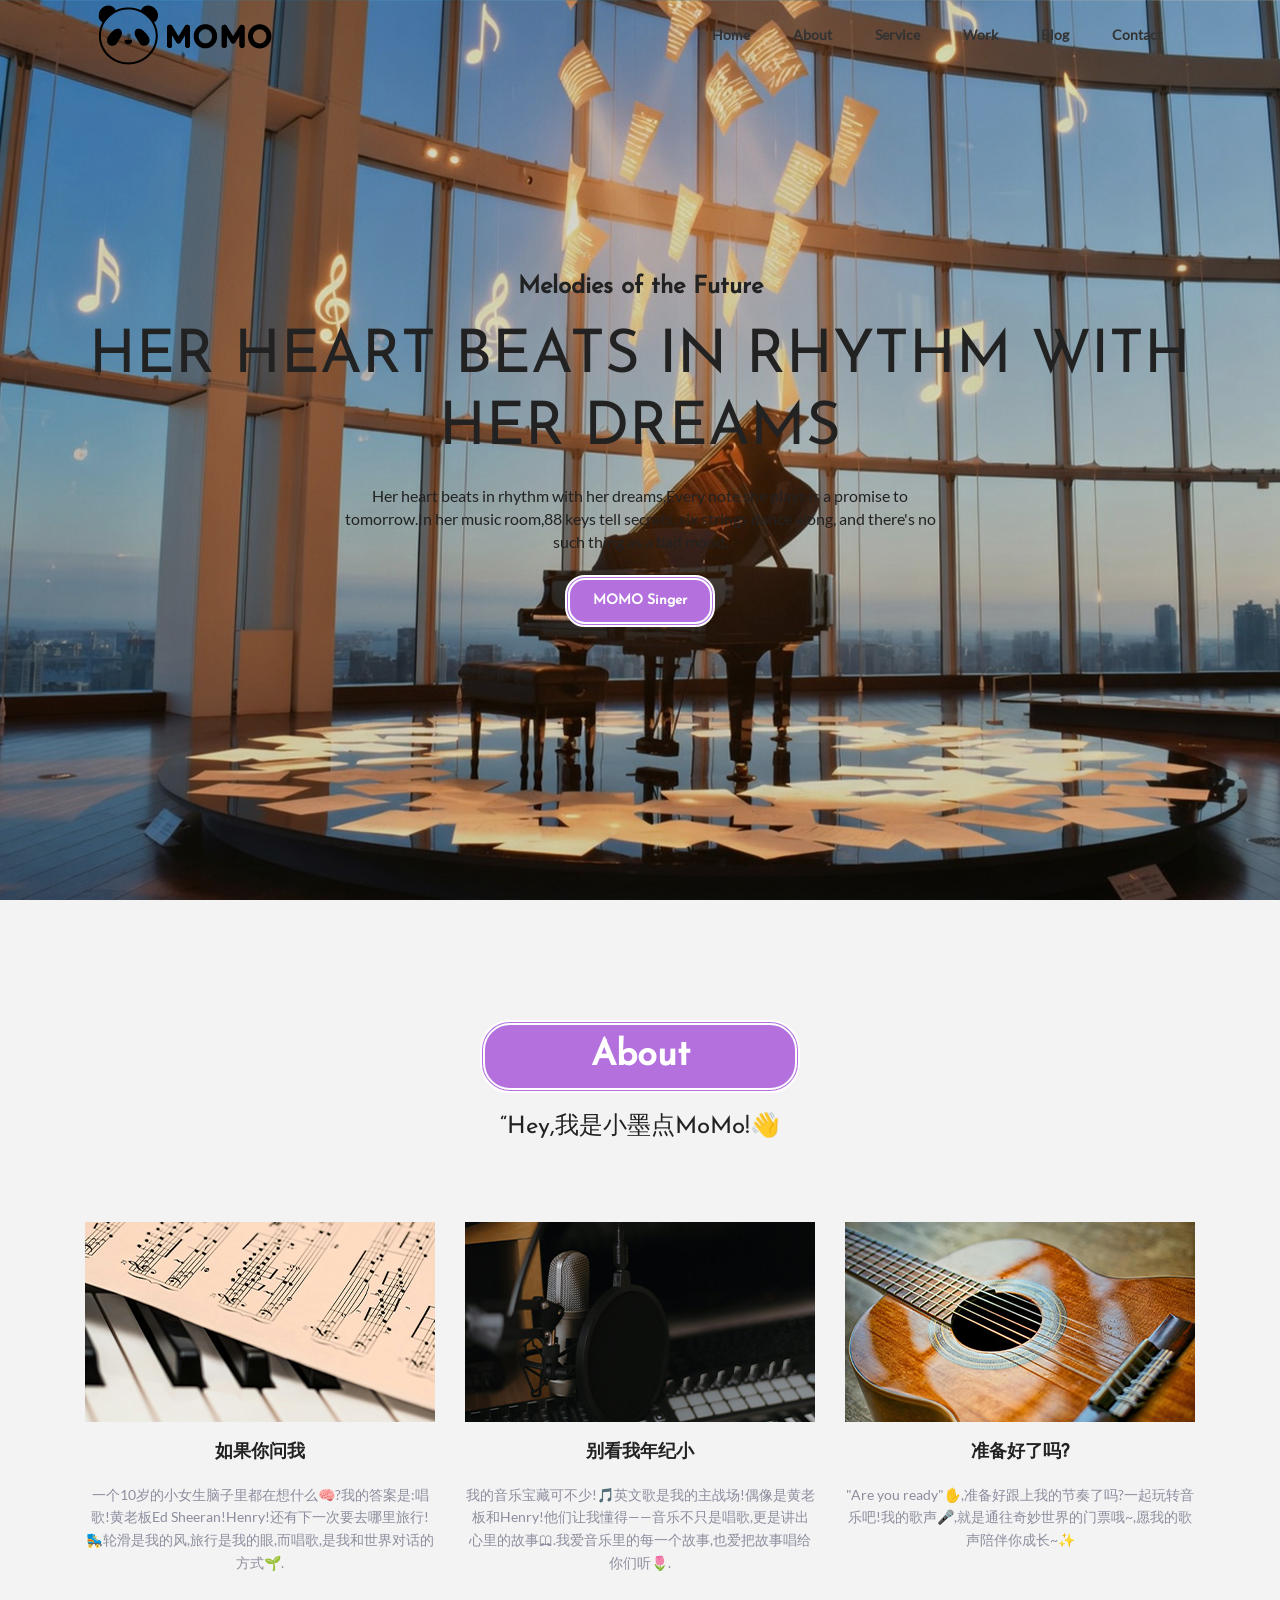
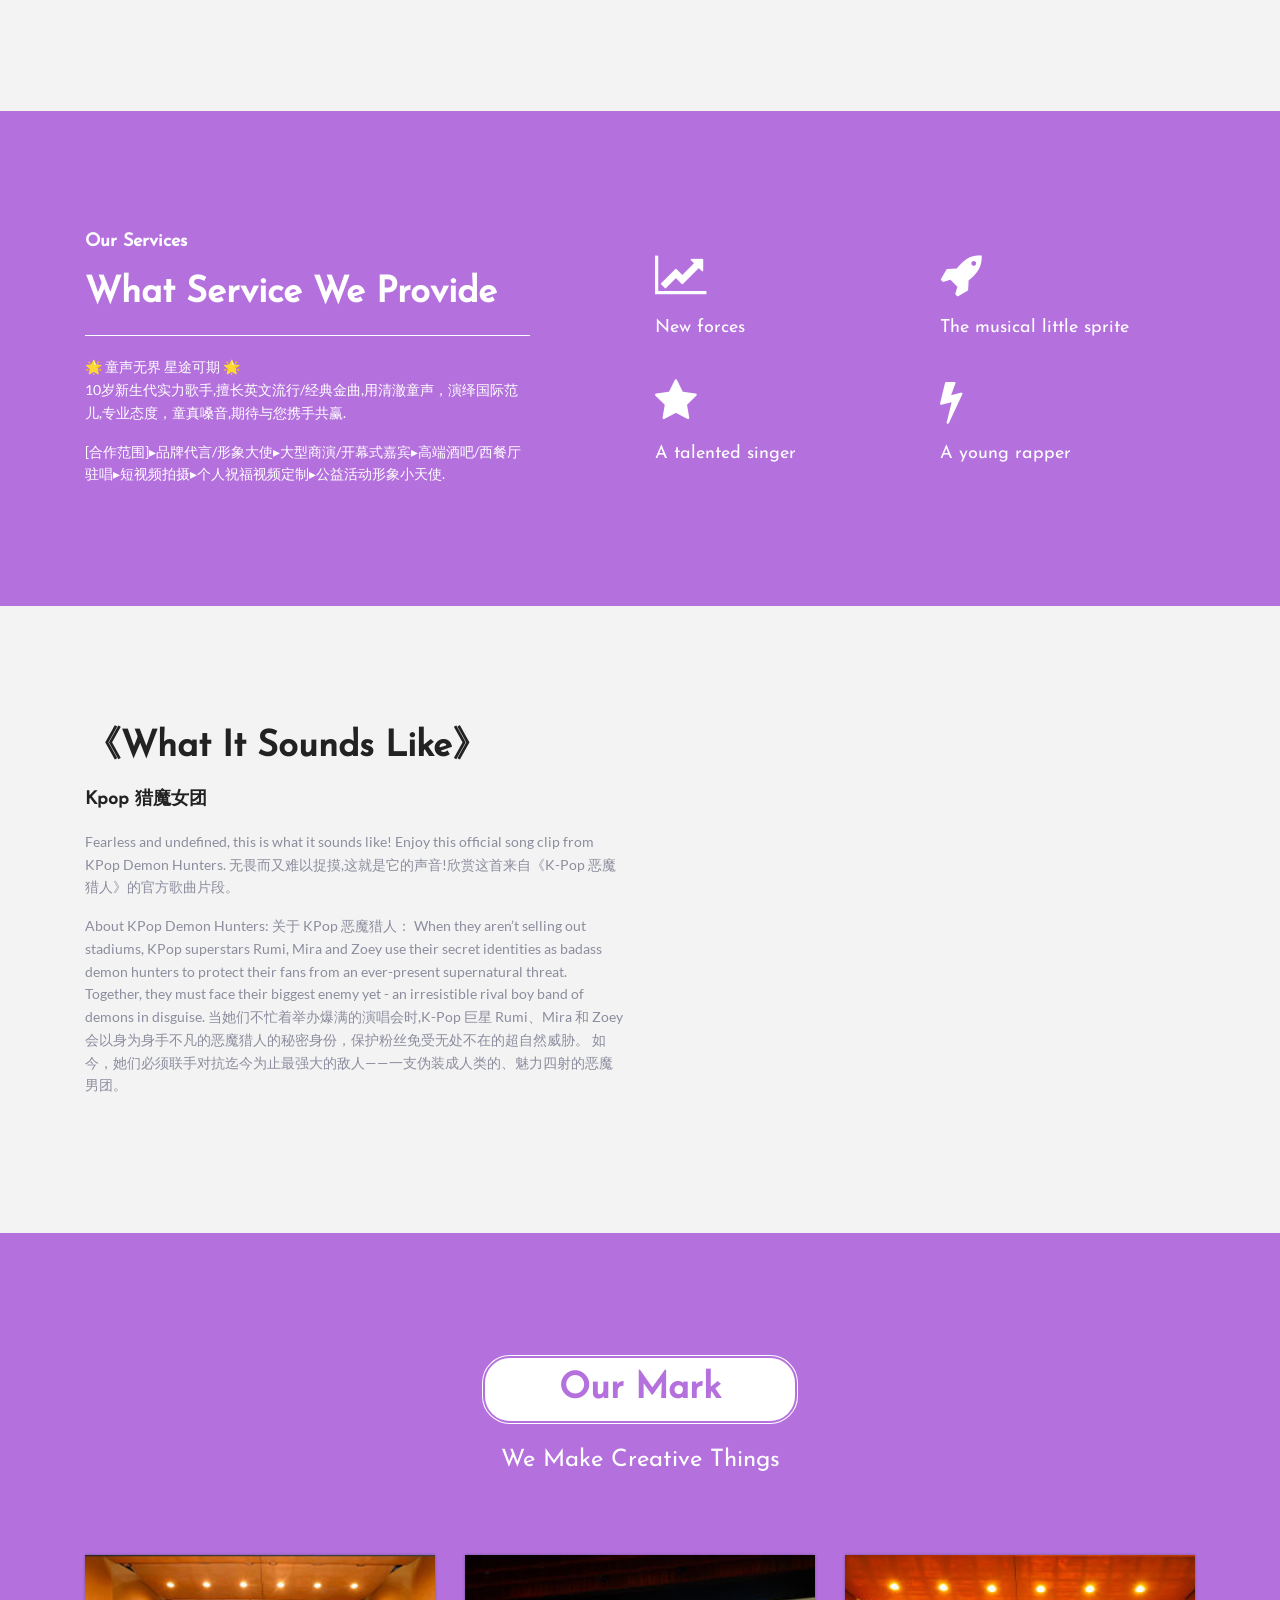
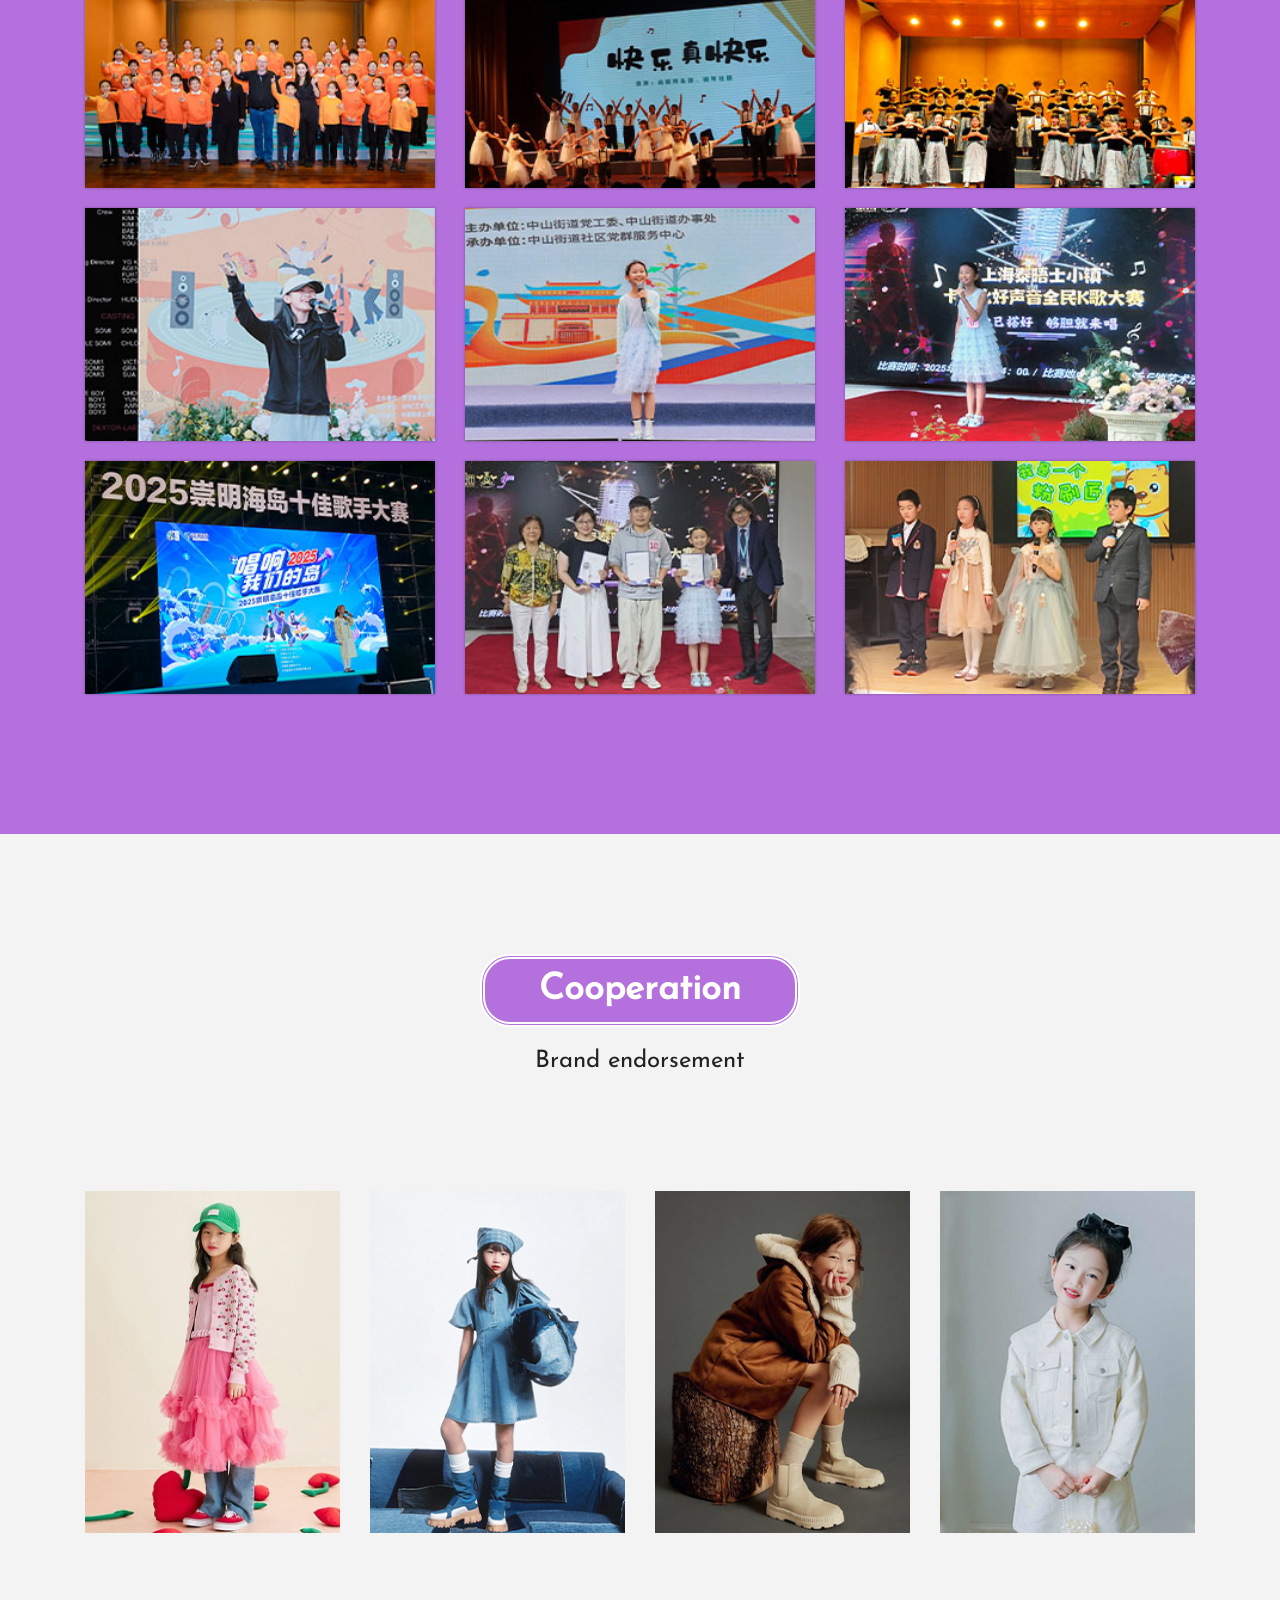
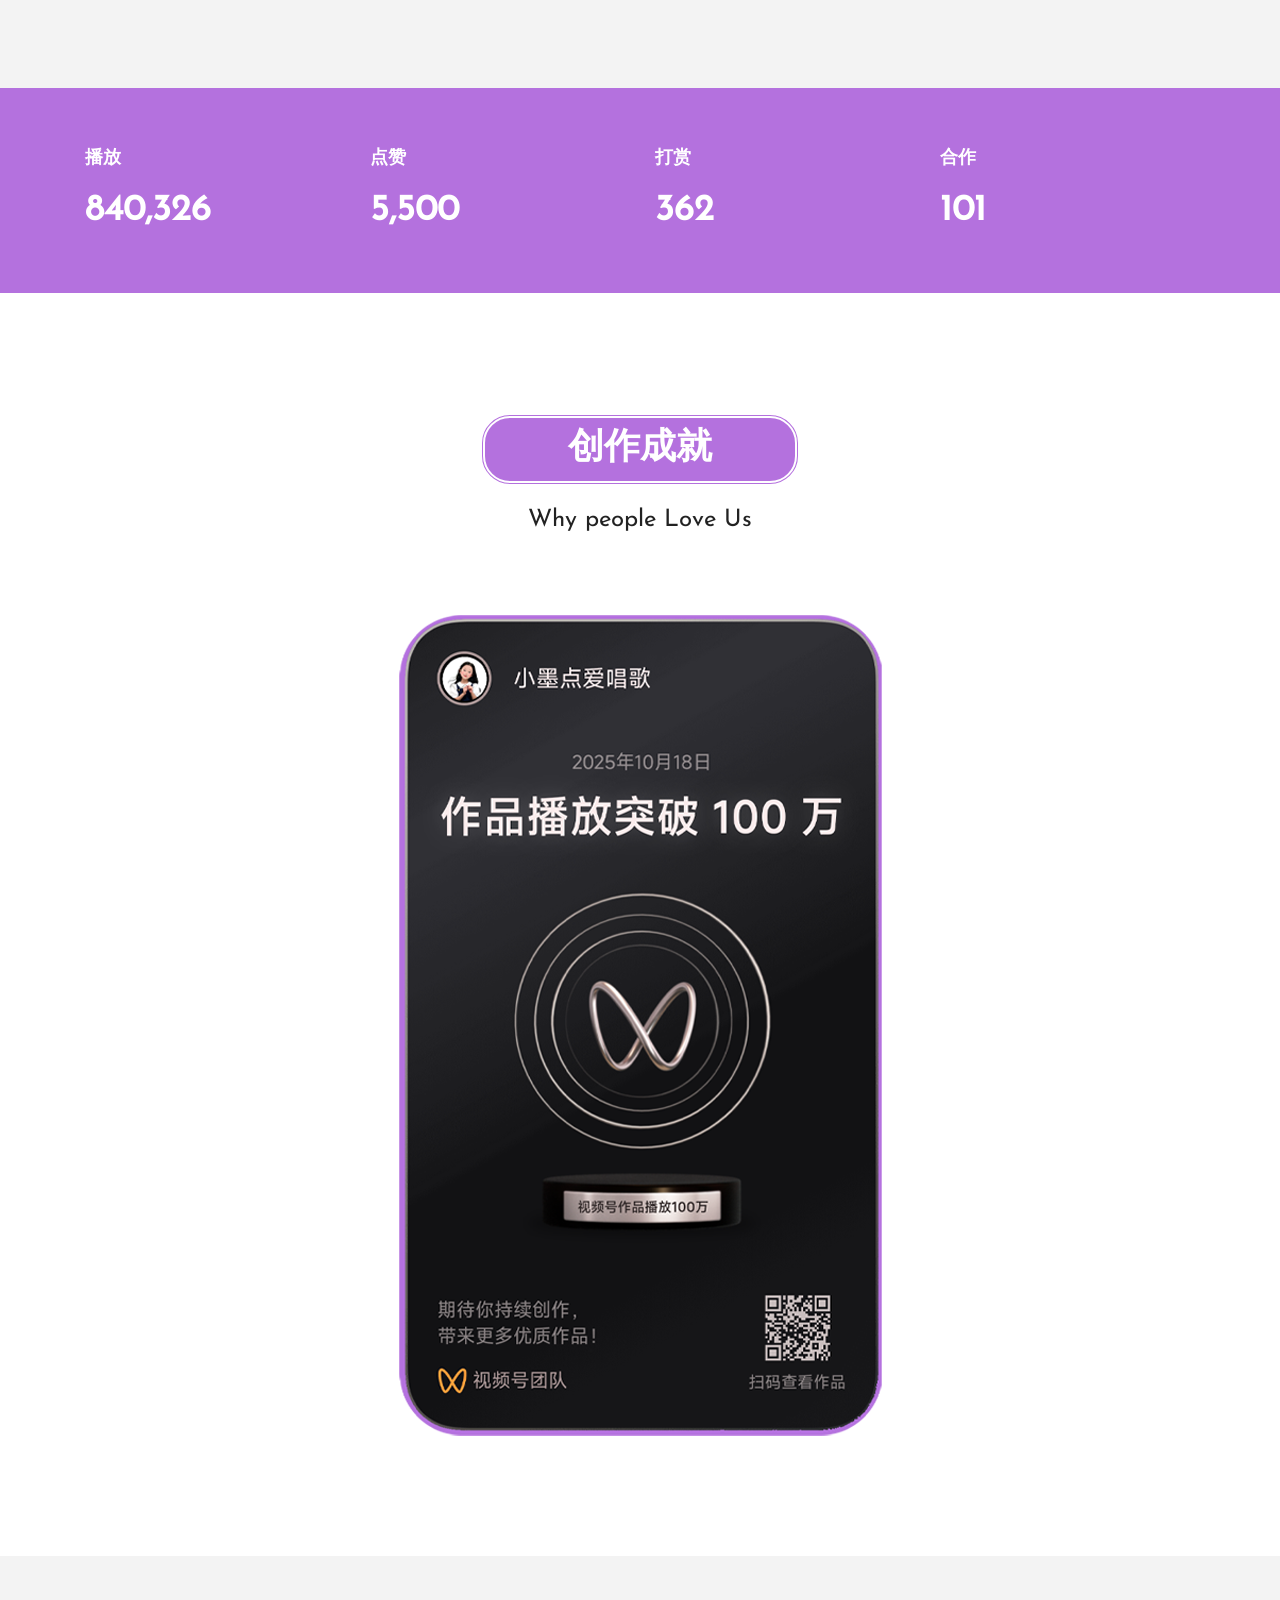
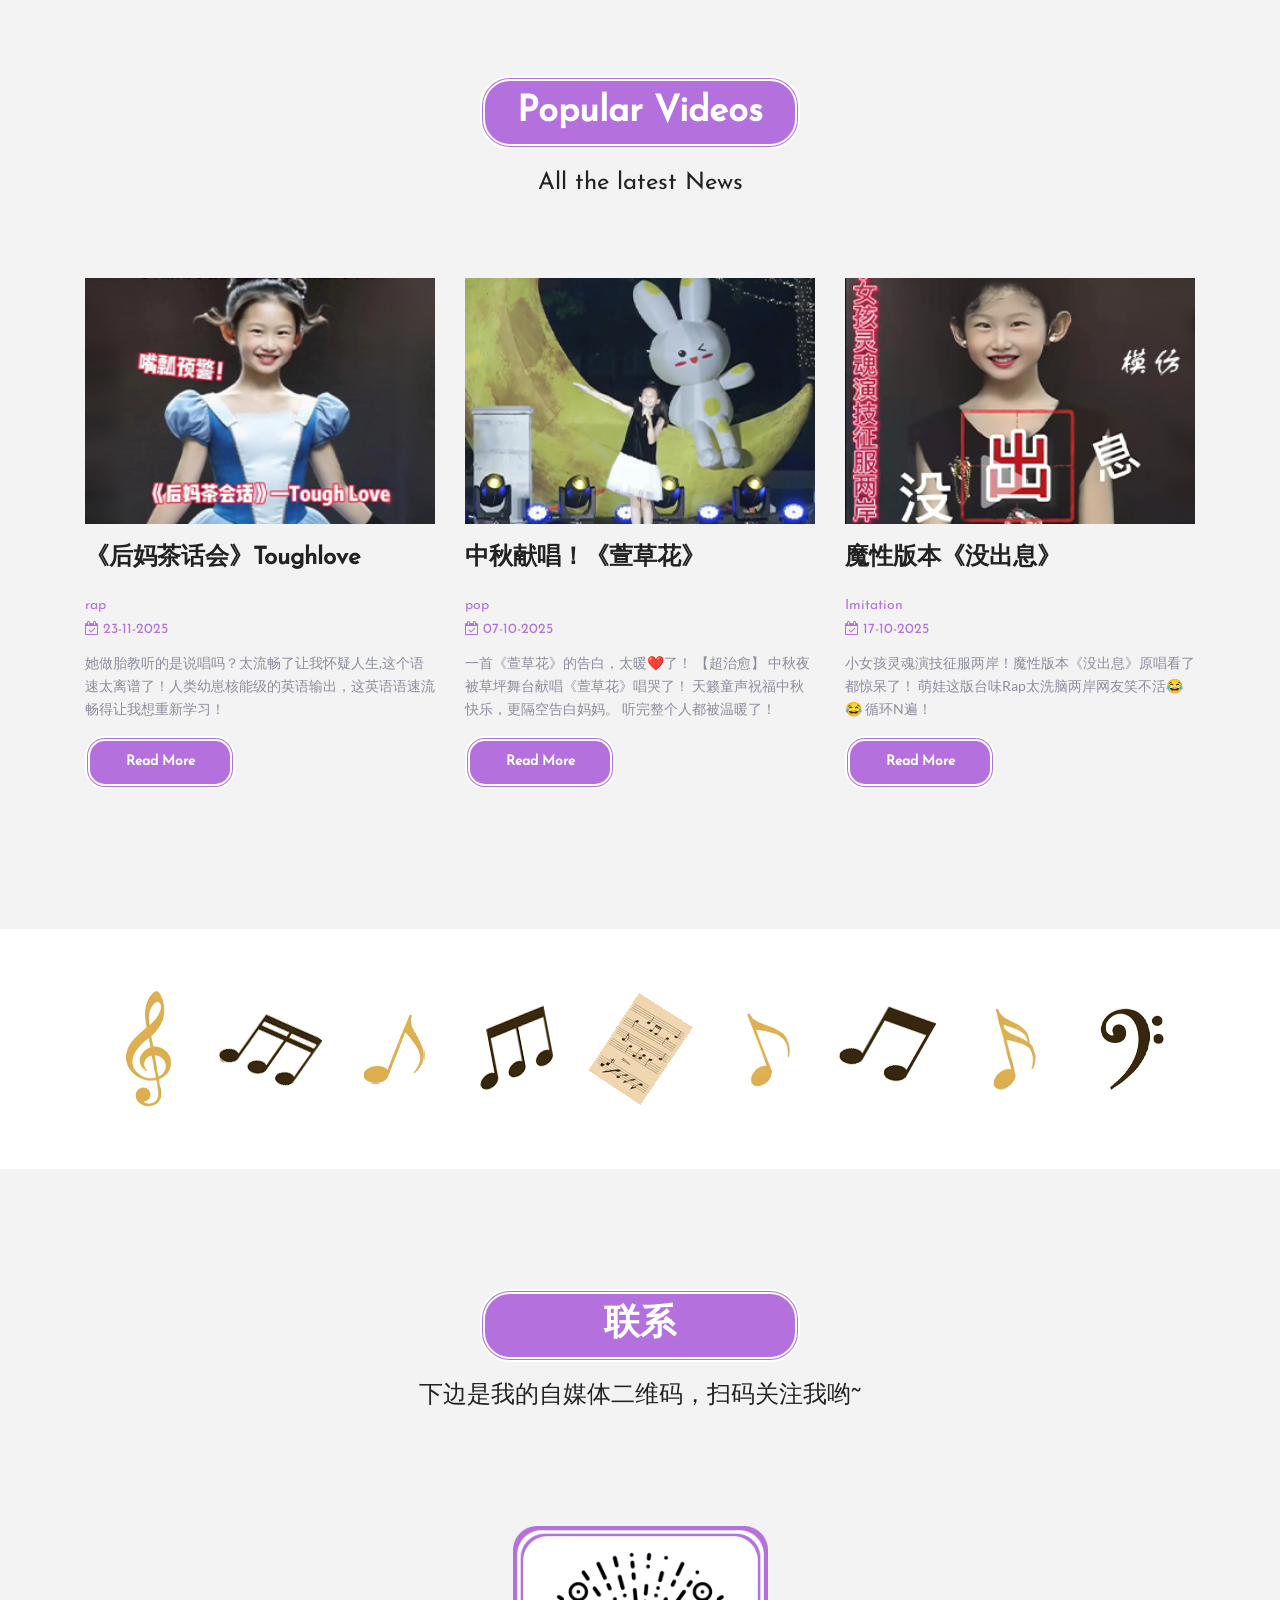
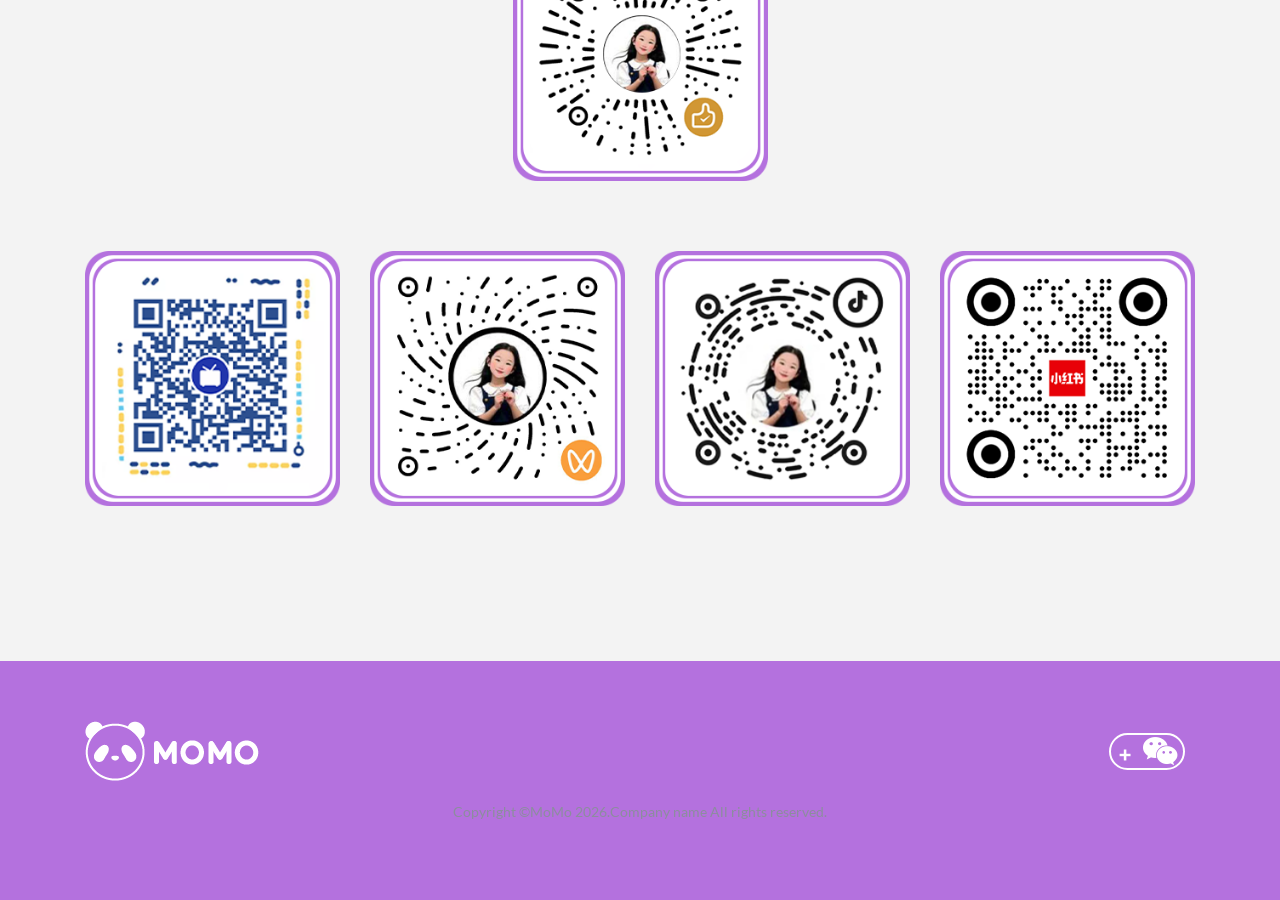
==== index.html @ e01a1446 "Update index.html" ====
<!DOCTYPE html>
<html lang="en" class="no-js">

<head>
    <!-- Mobile Specific Meta -->
    <meta name="viewport" content="width=device-width, initial-scale=1, shrink-to-fit=no">
    <!-- Favicon-->
    <link rel="shortcut icon" href="fav.png">
    <!-- Author Meta -->
    <meta name="author" content="">
    <!-- Meta Description -->
    <meta name="description" content="">
    <!-- Meta Keyword -->
    <meta name="keywords" content="">
    <!-- meta character set -->
    <meta charset="UTF-8">
    <!-- Site Title -->
    <title>MOMO - Melodies of the Future</title>

    <link rel='stylesheet' href='css/JosefinSans.css'>
    <link rel="stylesheet" href="css/Lato.css">
    <link rel="stylesheet" href="css/font-awesome.min.css">
    <link rel="stylesheet" href="css/themify-icons.css">
    <link rel="stylesheet" href="css/bootstrap.min.css">
    <link rel="stylesheet" href="css/animate.css">
    <link rel="stylesheet" href="css/owl.carousel.css">
    <link rel="stylesheet" href="css/owl.transitions.css">
    <link rel="stylesheet" href="css/style.css">
    <link rel="stylesheet" href="css/responsive.css">

</head>

<body>

    <!-- Start preloader -->
    <div id="preloader">
        <div class="pre-container">
            <div class="spinner">
                <div class="double-bounce1"></div>
                <div class="double-bounce2"></div>
            </div>
        </div>
    </div>
    <!-- End Preloader -->

    <!-- Start header section -->
    <header class="header-area" id="header-area">
        <div class="dope-nav-container breakpoint-off">
            <div class="container">
                <div class="row">
                    <!-- dope Menu -->
                    <nav class="dope-navbar justify-content-between" id="dopeNav">
                        <!-- Logo -->
                        <a class="nav-brand" href="index.html">
                            <img src="img/logo.png" alt="momo">
                        </a>
                        <!-- Navbar Toggler -->
                        <div class="dope-navbar-toggler">
                            <span class="navbarToggler">
                                <span></span>
                                <span></span>
                                <span></span>
                            </span>
                        </div>
                        <!-- Menu -->
                        <div class="dope-menu">
                            <!-- close btn -->
                            <div class="dopecloseIcon">
                                <div class="cross-wrap">
                                    <span class="top"></span>
                                    <span class="bottom"></span>
                                </div>
                            </div>
                            <!-- Nav Start -->
                            <div class="dopenav">
                                <ul id="nav">
                                    <li>
                                        <a href="index.html">Home</a>
                                    </li>
                                    <li>
                                        <a href="#about-section">About</a>
                                    </li>
                                    <li>
                                        <a href="#service-section">Service</a>
                                    </li>
                                    <li>
                                        <a href="#work-section">Work</a>
                                    </li>
                                    <li>
                                        <a href="#blog-section">Blog</a>
                                    </li>
                                    <li>
                                        <a href="#contact-section">Contact</a>
                                    </li>
                                </ul>

                            </div>
                            <!-- Nav End -->
                        </div>
                    </nav>
                </div>
            </div>
        </div>
    </header>
    <!-- Start header section -->

    <!-- Start banner section -->
    <section class="banner-section relative" id="header_section">
        <div class="container ">
            <div class="overlay overlay-bg"></div>
            <div class="row justify-content-center align-items-center fullscreen text-center">
                <div class="col-lg-12">
                    <h3>Melodies of the Future</h3>
                    <h1 class="text-uppercase">Her heart beats in rhythm with her dreams</h1>
                    <p>
                        Her heart beats in rhythm with her dreams,Every note she plays is a promise to tomorrow.In her
                        music room,88 keys tell secrets, six strings dance along, and there's no such thing as a bad
                        mood.
                    </p>
                    <!-- <p>
                        她的心跳与梦想同频，她奏响的每一个音符，都是写给未来的承诺.
                        在她的音乐小天地里,88个琴键会讲悄悄话,六根琴弦会跟着跳舞,而且这里根本没有"坏心情"这回事.
                    </p> -->
                    <div class="action-buttons">
                        <a class="primary-btn black-btn" href="#">MOMO Singer</a>
                    </div>
                </div>
            </div>
        </div>
    </section>
    <!-- End banner section -->

    <!-- Start about section -->
    <section class="about-section section-gap offwhite-bg" id="about-section">
        <div class="container">
            <div class="row">
                <div class="section-title col-lg-12">
                    <h1>About</h1>
                    <h3>“Hey,我是小墨点MoMo!👋</h3>
                </div>
            </div>
            <div class="row justify-content-center">
                <div class="col-lg-4 col-md-6 single-about">
                    <img class="img-fluid" src="img/about1.jpg" alt="">
                    <div class="about-details">
                        <h4>如果你问我</h4>
                        <p>
                            一个10岁的小女生脑子里都在想什么🧠?我的答案是:唱歌!黄老板Ed
                            Sheeran!Henry!还有下一次要去哪里旅行!🛼轮滑是我的风,旅行是我的眼,而唱歌,是我和世界对话的方式🌱.
                        </p>
                    </div>
                </div>
                <div class="col-lg-4 col-md-6 single-about">
                    <img class="img-fluid" src="img/about2.jpg" alt="">
                    <div class="about-details">
                        <h4>别看我年纪小</h4>
                        <p>
                            我的音乐宝藏可不少!🎵英文歌是我的主战场!偶像是黄老板和Henry!他们让我懂得——音乐不只是唱歌,更是讲出心里的故事🕮.我爱音乐里的每一个故事,也爱把故事唱给你们听🌷.
                        </p>
                    </div>
                </div>
                <div class="col-lg-4 col-md-6 single-about">
                    <img class="img-fluid" src="img/about3.jpg" alt="">
                    <div class="about-details">
                        <h4>准备好了吗?</h4>
                        <p>
                            "Are you ready"✋️,准备好跟上我的节奏了吗?一起玩转音乐吧!我的歌声🎤,就是通往奇妙世界的门票哦~,愿我的歌声陪伴你成长~✨
                        </p>
                    </div>
                </div>
            </div>
        </div>
    </section>
    <!-- End about section -->

    <!-- Start service section -->
    <section class="service-section section-gap black-bg" id="service-section">
        <div class="container">
            <div class="row align-items-center justify-content-between">
                <div class="col-lg-5 col-md-6 service-left">
                    <h4>Our Services</h4>
                    <h1>What Service we Provide</h1>
                    <p>
                        🌟 童声无界 星途可期 🌟</br>10岁新生代实力歌手,擅长英文流行/经典金曲,用清澈童声，演绎国际范儿,专业态度，童真嗓音,期待与您携手共赢.

                    </p>
                    <p>
                        [合作范围]▸品牌代言/形象大使▸大型商演/开幕式嘉宾▸高端酒吧/西餐厅驻唱▸短视频拍摄▸个人祝福视频定制▸公益活动形象小天使.
                    </p>
                </div>
                <div class="col-lg-6 col-md-6 service-right">
                    <div class="row">
                        <div class="col-lg-6 col-md-6 col-sm-6">
                            <div class="single-service pb-40">
                                <i class="fa fa-line-chart" aria-hidden="true"></i>
                                <h4>New forces</h4>
                            </div>
                        </div>
                        <div class="col-lg-6 col-md-6 col-sm-6">
                            <div class="single-service pb-40">
                                <i class="fa fa fa-rocket" aria-hidden="true"></i>
                                <h4>The musical little sprite</h4>
                            </div>
                        </div>
                        <div class="col-lg-6 col-md-6 col-sm-6 ">
                            <div class="single-service">
                                <i class="fa fa-star" aria-hidden="true"></i>
                                <h4>A talented singer</h4>
                            </div>
                        </div>
                        <div class="col-lg-6 col-md-6 col-sm-6 ">
                            <div class="single-service">
                                <i class="fa fa-bolt" aria-hidden="true"></i>
                                <h4>A young rapper</h4>
                            </div>
                        </div>
                    </div>
                </div>
            </div>
        </div>
    </section>
    <!-- End service section -->

    <!-- Start work section -->
    <!-- <section class="work-section section-gap offwhite-bg">
        <div class="container">
            <div class="row align-items-center">
                <div class="col-lg-6 work-right">
                    <img class="img-fluid" src="img/aboutus.jpg" alt="">
                </div>
                <div class="col-lg-6 work-left">
                    <h4>Work Experience</h4>
                    <h1>What Can We Do</h1>
                    <p>
                        Greatly cottage thought fortune no mention he. Of mr certainty arranging am smallness by conveying. Him plate you allow built
                        grave
                    </p>
                    <div class='bar_group'>
                        <div class='bar_group__bar thin' label='1' show_values='true' tooltip='true' value='86'></div>
                        <div class='bar_group__bar thin' label='2' show_values='true' tooltip='true' value='65'></div>
                        <div class='bar_group__bar thin' label='3' show_values='true' tooltip='true' value='94'></div>
                        <div class='bar_group__bar thin' label='4' show_values='true' tooltip='true' value='90'></div>
                    </div>
                </div>
            </div>
        </div>
    </section> -->
    <!-- End work section -->

    <!-- Start description section -->
    <section class="work-section section-gap offwhite-bg">
        <div class="container">
            <div class="row align-items-center">
                <div class="col-lg-6 description-left">
                    <h1 class="pb-20">《What It Sounds Like》</h1>
                    <h4 class="pb-20">Kpop 猎魔女团</h4>
                    <p>
                        Fearless and undefined, this is what it sounds like! Enjoy this official song clip from KPop
                        Demon Hunters.
                        无畏而又难以捉摸,这就是它的声音!欣赏这首来自《K-Pop 恶魔猎人》的官方歌曲片段。
                    </p>
                    <p>
                        About KPop Demon Hunters:
                        关于 KPop 恶魔猎人：
                        When they aren’t selling out stadiums, KPop superstars Rumi, Mira and Zoey use their secret
                        identities as badass demon hunters to protect their fans from an ever-present supernatural
                        threat.
                        Together, they must face their biggest enemy yet - an irresistible rival boy band of demons in
                        disguise.
                        当她们不忙着举办爆满的演唱会时,K-Pop 巨星 Rumi、Mira 和 Zoey 会以身为身手不凡的恶魔猎人的秘密身份，保护粉丝免受无处不在的超自然威胁。
                        如今，她们必须联手对抗迄今为止最强大的敌人——一支伪装成人类的、魅力四射的恶魔男团。
                    </p>
                </div>
                <div class="col-lg-6 description-right">
                    <iframe width="100%" height="315px"
                        src="https://player.bilibili.com/player.html?bvid=BV1SY4tzmESw&poster=1&danmaku=0&autoplay=0"
                        scrolling="no" frameborder="no" frameborder="0" allowfullscreen="true"></iframe>
                </div>
            </div>
        </div>
    </section>
    <!-- End description section -->

    <!-- Start portfolio section -->
    <section class="portfolio-section section-gap black-bg" id="work-section">
        <div class="container">
            <div class="row">
                <div class="section-title col-lg-12 black-section-title">
                    <h1>Our mark</h1>
                    <h3>We Make Creative Things
                    </h3>
                </div>
            </div>
            <div class="row">
                <div class="col-lg-4 col-md-6 col-sm-6">
                    <div class="single-portfolio">
                        <img class="img-fluid" src="img/item1.jpg" alt="">
                        <div class="portfolio-content">
                            <h4 class="title">合唱团</h4>
                            <div class="icon post">
                                <h7 class="title">Choir</h7>
                            </div>
                        </div>
                    </div>
                </div>
                <div class="col-lg-4 col-md-6 col-sm-6">
                    <div class="single-portfolio">
                        <img src="img/item2.jpg" alt="">
                        <div class="portfolio-content">
                            <h4 class="title">合唱团</h4>
                            <div class="icon post">
                                <h7 class="title">Choir</h7>
                            </div>
                        </div>
                    </div>
                </div>
                <div class="col-lg-4 col-md-6 col-sm-6">
                    <div class="single-portfolio">
                        <img src="img/item3.jpg" alt="">
                        <div class="portfolio-content">
                            <h4 class="title">合唱团</h4>
                            <div class="icon post">
                                <h7 class="title">Choir</h7>
                            </div>
                        </div>
                    </div>
                </div>
                <div class="col-lg-4 col-md-6 col-sm-6">
                    <div class="single-portfolio">
                        <img src="img/item4.jpg" alt="">
                        <div class="portfolio-content">
                            <h4 class="title">K歌大赛</h4>
                            <div class="icon post">
                                <h7 class="title">Singing competition</h7>
                            </div>
                        </div>
                    </div>
                </div>
                <div class="col-lg-4 col-md-6 col-sm-6">
                    <div class="single-portfolio">
                        <img src="img/item5.jpg" alt="">
                        <div class="portfolio-content">
                            <h4 class="title">K歌大赛</h4>
                            <div class="icon post">
                                <h7 class="title">Singing competition</h7>
                            </div>
                        </div>
                    </div>
                </div>
                <div class="col-lg-4 col-md-6 col-sm-6">
                    <div class="single-portfolio">
                        <img src="img/item6.jpg" alt="">
                        <div class="portfolio-content">
                            <h4 class="title">K歌大赛</h4>
                            <div class="icon post">
                                <h7 class="title">Singing competition</h7>
                            </div>
                        </div>
                    </div>
                </div>
                <div class="col-lg-4 col-md-6 col-sm-6">
                    <div class="single-portfolio">
                        <img src="img/item7.jpg" alt="">
                        <div class="portfolio-content">
                            <h4 class="title">K歌大赛</h4>
                            <div class="icon post">
                                <h7 class="title">Singing competition</h7>
                            </div>
                        </div>
                    </div>
                </div>
                <div class="col-lg-4 col-md-6 col-sm-6">
                    <div class="single-portfolio">
                        <img src="img/item8.jpg" alt="">
                        <div class="portfolio-content">
                            <h4 class="title">K歌大赛</h4>
                            <div class="icon post">
                                <h7 class="title">Singing competition</h7>
                            </div>
                        </div>
                    </div>
                </div>
                <div class="col-lg-4 col-md-6 col-sm-6">
                    <div class="single-portfolio">
                        <img src="img/item9.jpg" alt="">
                        <div class="portfolio-content">
                            <h4 class="title">K歌大赛</h4>
                            <div class="icon post">
                                <h7 class="title">Singing competition</h7>
                            </div>
                        </div>
                    </div>
                </div>
            </div>
        </div>
    </section>
    <!-- End portfolio section -->

    <!-- Start team section -->
    <section class="team-section section-gap offwhite-bg" id="team-section">
        <div class="container">
            <div class="row">
                <div class="section-title col-lg-12">
                    <h1>Cooperation</h1>
                    <h3>Brand endorsement</h3>
                </div>
            </div>
            <div class="row justify-content-center">
                <div class="col-lg-3 col-md-6">
                    <div class="our-team">
                        <img src="img/team1.jpg" alt="">
                        <div class="team-content">
                            <h3 class="team-title"><span>LXERIDIUM</span>
                                <small>时尚服装品牌</small>
                            </h3>
                        </div>
                    </div>
                </div>
                <div class="col-lg-3 col-md-6">
                    <div class="our-team">
                        <img src="img/team2.jpg" alt="">
                        <div class="team-content">
                            <h3 class="team-title"><span>LXERIDIUM</span>
                                <small>时尚服装品牌</small>
                            </h3>
                        </div>
                    </div>
                </div>
                <div class="col-lg-3 col-md-6">
                    <div class="our-team">
                        <img src="img/team3.jpg" alt="">
                        <div class="team-content">
                            <h3 class="team-title"><span>LXERIDIUM</span>
                                <small>时尚服装品牌</small>
                            </h3>
                        </div>
                    </div>
                </div>
                <div class="col-lg-3 col-md-6">
                    <div class="our-team">
                        <img src="img/team4.jpg" alt="">
                        <div class="team-content">
                            <h3 class="team-title"><span>LXERIDIUM</span>
                                <small>时尚服装品牌</small>
                            </h3>
                        </div>
                    </div>
                </div>
            </div>
        </div>
    </section>
    <!-- End team section -->
    <!-- Start stat section -->
    <section class="stat-section section-half black-bg">
        <div class="container">
            <div class="row">
                <div class="col-lg-3 col-md-6 col-sm-6 single-stat">
                    <h4 class="text-white">播放</h4>
                    <h1 class="counter text-white pt-20">1909,834</h1>
                </div>
                <div class="col-lg-3 col-md-6 col-sm-6 single-stat">
                    <h4 class="text-white">点赞</h4>
                    <h1 class="counter text-white pt-20">12,501</h1>
                </div>
                <div class="col-lg-3 col-md-6 col-sm-6 single-stat">
                    <h4 class="text-white">打赏</h4>
                    <h1 class="counter text-white pt-20">834</h1>
                </div>
                <div class="col-lg-3 col-md-6 col-sm-6 single-stat">
                    <h4 class="text-white">合作</h4>
                    <h1 class="counter text-white pt-20">234</h1>
                </div>
            </div>
        </div>
    </section>
    <!-- End stat section -->

    <!-- Start testimonial section -->
    <section class="testimonial-section section-gap">
        <div class="container">
            <div class="row">
                <div class="section-title col-lg-12">
                    <h1>创作成就</h1>
                    <h3>Why people Love Us</h3>
                </div>
            </div>
            <div class="row justify-content-center">
                <div class="col-lg-9">
                    <div class="owl-carousel testimonial-carousel text-center">
                        <img class="img-fluid" src="img/chengjiu.png" alt=""></img>
                    </div>
                </div>
            </div>
        </div>
    </section>
    <!-- End testimonial section -->

    <!-- Start latest-blog section -->
    <section class="latest-blog-section section-gap offwhite-bg" id="blog-section">
        <div class="container">
            <div class="row">
                <div class="section-title col-lg-12">
                    <h1>Popular Videos</h1>
                    <h3>All the latest News</h3>
                </div>
            </div>
            <div class="row">
                <div class="col-lg-4">
                    <div class="single-latest-blog">
                        <img class="img-fluid" src="img/blog/blog1.jpg" alt="">
                        <a href="#">
                            <h4>《后妈茶话会》Toughlove</h4>
                        </a>
                        <ul class="category-list">
                            <li>
                                <a href="#">rap</a>
                            </li>
                        </ul>
                        <ul class="list-inline">
                            <li>
                                <a href="#">
                                    <i class="fa fa-calendar-check-o" aria-hidden="true"></i> 23-11-2025</a>
                            </li>
                        </ul>
                        <p>
                            她做胎教听的是说唱吗？太流畅了让我怀疑人生,这个语速太离谱了！人类幼崽核能级的英语输出，这英语语速流畅得让我想重新学习！
                        </p>
                        <a href="http://xhslink.com/o/8w0tCgegBVN" target="_blank" rel="noopener"
                            class="primary-btn black-btn">Read More</a>
                    </div>
                </div>

                <div class="col-lg-4">
                    <div class="single-latest-blog">
                        <img class="img-fluid" src="img/blog/blog2.jpg" alt="">
                        <a href="#">
                            <h4>中秋献唱！《萱草花》</h4>
                        </a>
                        <ul class="category-list">
                            <li>
                                <a href="#">pop</a>
                            </li>
                        </ul>
                        <ul class="list-inline">
                            <li>
                                <a href="#">
                                    <i class="fa fa-calendar-check-o" aria-hidden="true"></i> 07-10-2025</a>
                            </li>
                        </ul>
                        <p>
                            一首《萱草花》的告白，太暖❤️了！ 【超治愈】
                            中秋夜被草坪舞台献唱《萱草花》唱哭了！
                            天籁童声祝福中秋快乐，更隔空告白妈妈。
                            听完整个人都被温暖了！
                        </p>
                        <a href="https://v.douyin.com/QhkFd7sTa4A/" target="_blank" rel="noopener"
                            class="primary-btn black-btn">Read More</a>
                    </div>
                </div>

                <div class="col-lg-4">
                    <div class="single-latest-blog">
                        <img class="img-fluid" src="img/blog/blog3.jpg" alt="">
                        <a href="#">
                            <h4>魔性版本《没出息》 </h4>
                        </a>
                        <ul class="category-list">
                            <li>
                                <a href="#">Imitation</a>
                            </li>
                        </ul>
                        <ul class="list-inline">
                            <li>
                                <a href="#">
                                    <i class="fa fa-calendar-check-o" aria-hidden="true"></i> 17-10-2025</a>
                            </li>
                        </ul>
                        <p>
                            小女孩灵魂演技征服两岸！魔性版本《没出息》原唱看了都惊呆了！ 萌娃这版台味Rap太洗脑两岸网友笑不活😂😂 循环N遍！
                        </p>
                        <a href="https://v.douyin.com/f3E78wU09rE/" target="_blank" rel="noopener"
                            class="primary-btn black-btn">Read More</a>
                    </div>
                </div>
            </div>
        </div>
    </section>
    <!-- End latest-blog section -->


    <!-- Start brands section -->
    <section class="brands-section section-half">
        <div class="container">
            <div class="row justify-content-center">
                <div class="single-brand">
                    <img class="img-fluid" src="img/yflogo1.png" alt="">
                    <img class="img-fluid" src="img/yflogo2.png" alt="">
                    <img class="img-fluid" src="img/yflogo3.png" alt="">
                    <img class="img-fluid" src="img/yflogo4.png" alt="">
                    <img class="img-fluid" src="img/yflogo5.png" alt="">
                    <img class="img-fluid" src="img/yflogo6.png" alt="">
                    <img class="img-fluid" src="img/yflogo7.png" alt="">
                    <img class="img-fluid" src="img/yflogo8.png" alt="">
                    <img class="img-fluid" src="img/yflogo9.png" alt="">
                </div>
            </div>
        </div>
    </section>
    <!-- End brands section -->

    <!-- Start contact section -->
    <section class="contact-section offwhite-bg section-gap" id="contact-section">
        <div class="container">
            <div class="row">
                <div class="section-title col-lg-12">
                    <h1>联系</h1>
                    <h3>下边是我的自媒体二维码，扫码关注我哟~</h3>
                </div>
            </div>

            <div class="row justify-content-center">
                <div class="col-md-3 col-sm-6">
                    <div class="contact-form text-center">
                        <div class="our-team">
                            <img src="img/m-dashang.png" alt="">
                            <div class="team-content">
                                <h3 class="team-title">赞赏
                                    <small>微信赞赏码</small>
                                </h3>
                            </div>
                        </div>
                    </div>
                </div>
            </div>

            <div class="row justify-content-center">
                <div class="col-md-3 col-sm-6">
                    <div class="contact-form text-center">
                        <div class="our-team">
                            <img src="img/m-bli.png" alt="">
                            <div class="team-content">
                                <h3 class="team-title">BiliBili
                                    <small>小墨点</small>
                                </h3>
                            </div>
                        </div>
                    </div>
                </div>
                <div class="col-md-3 col-sm-6">
                    <div class="contact-form text-center">
                        <div class="our-team">
                            <img src="img/m-sph.png" alt="">
                            <div class="team-content">
                                <h3 class="team-title">视频号
                                    <small>小墨点</small>
                                </h3>
                            </div>
                        </div>
                    </div>
                </div>
                <div class="col-md-3 col-sm-6">
                    <div class="contact-form text-center">
                        <div class="our-team">
                            <img src="img/m-dy.png" alt="">
                            <div class="team-content">
                                <h3 class="team-title">抖音
                                    <small>小墨点</small>
                                </h3>
                            </div>
                        </div>
                    </div>
                </div>
                <div class="col-md-3 col-sm-6">
                    <div class="contact-form text-center">
                        <div class="our-team">
                            <img src="img/m-xhs.png" alt="">
                            <div class="team-content">
                                <h3 class="team-title">小红书
                                    <small>小墨点</small>
                                </h3>
                            </div>
                        </div>
                    </div>
                </div>
            </div>
        </div>
    </section>
    <!-- End contact section -->

    <!-- Start footer section -->
    <footer class="footer-section black-bg section-half">
        <div class="container">
            <div class="row align-items-center">
                <div class="col-lg-6 col-sm-6 footer-left">
                    <img src="img/logo-w.png" alt="logo">
                </div>
                <div class="col-lg-6 col-sm-6 footer-right">
                    <ul class="social_links">
                        <li>
                            <a href="#">
                                <button class="copy_btn" data-clipboard-text="Lxeridium">+
                                    <i class="fa fa-weixin" aria-hidden="true"></i>
                                </button>
                            </a>
                        </li>
                    </ul>
                </div>
            </div>
        </div>
        <div class="col-lg-12 text-center copyright-wrap">
            <p>
                Copyright &copy;MoMo 2026.Company
                name All rights reserved.
            </p>
        </div>
    </footer>
    <!-- End footer section -->

    <script src="js/vendor/jquery-2.2.4.min.js"></script>
    <script src="js/vendor/popper.min.js"></script>
    <script src="js/vendor/bootstrap.min.js"></script>
    <script src="js/easing.min.js"></script>
    <script src="js/bar.js"></script>
    <script src="js/parallax.min.js"></script>
    <script src="js/jquery.counterup.min.js"></script>
    <script src="js/waypoints.min.js"></script>
    <script src="js/owl.carousel.min.js"></script>
    <script src="js/dopeNav.js"></script>
    <script src="js/main.js"></script>
    <script src="js/add_Weixin.js"></script>
    <script src="js/clipboard-1.5.12.min.js"></script>
</body>

</html>
---- css/JosefinSans.css ----
/* vietnamese */
@font-face {
  font-family: 'Josefin Sans';
  font-style: normal;
  font-weight: 400;
  src: url(../fonts/JosefinSans/Qw3PZQNVED7rKGKxtqIqX5E-AVSJrOCfjY46_DjQbMlhLzTs.woff2) format('woff2');
  unicode-range: U+0102-0103, U+0110-0111, U+0128-0129, U+0168-0169, U+01A0-01A1, U+01AF-01B0, U+0300-0301, U+0303-0304, U+0308-0309, U+0323, U+0329, U+1EA0-1EF9, U+20AB;
}
/* latin-ext */
@font-face {
  font-family: 'Josefin Sans';
  font-style: normal;
  font-weight: 400;
  src: url(../fonts/JosefinSans/Qw3PZQNVED7rKGKxtqIqX5E-AVSJrOCfjY46_DjQbMhhLzTs.woff2) format('woff2');
  unicode-range: U+0100-02BA, U+02BD-02C5, U+02C7-02CC, U+02CE-02D7, U+02DD-02FF, U+0304, U+0308, U+0329, U+1D00-1DBF, U+1E00-1E9F, U+1EF2-1EFF, U+2020, U+20A0-20AB, U+20AD-20C0, U+2113, U+2C60-2C7F, U+A720-A7FF;
}
/* latin */
@font-face {
  font-family: 'Josefin Sans';
  font-style: normal;
  font-weight: 400;
  src: url(../fonts/JosefinSans/Qw3PZQNVED7rKGKxtqIqX5E-AVSJrOCfjY46_DjQbMZhLw.woff2) format('woff2');
  unicode-range: U+0000-00FF, U+0131, U+0152-0153, U+02BB-02BC, U+02C6, U+02DA, U+02DC, U+0304, U+0308, U+0329, U+2000-206F, U+20AC, U+2122, U+2191, U+2193, U+2212, U+2215, U+FEFF, U+FFFD;
}
---- css/Lato.css ----
/* latin-ext */
@font-face {
  font-family: 'Lato';
  font-style: normal;
  font-weight: 400;
  src: url(../fonts/Lato/S6uyw4BMUTPHjxAwXjeu.woff2) format('woff2');
  unicode-range: U+0100-02BA, U+02BD-02C5, U+02C7-02CC, U+02CE-02D7, U+02DD-02FF, U+0304, U+0308, U+0329, U+1D00-1DBF, U+1E00-1E9F, U+1EF2-1EFF, U+2020, U+20A0-20AB, U+20AD-20C0, U+2113, U+2C60-2C7F, U+A720-A7FF;
}
/* latin */
@font-face {
  font-family: 'Lato';
  font-style: normal;
  font-weight: 400;
  src: url(../fonts/Lato/S6uyw4BMUTPHjx4wXg.woff2) format('woff2');
  unicode-range: U+0000-00FF, U+0131, U+0152-0153, U+02BB-02BC, U+02C6, U+02DA, U+02DC, U+0304, U+0308, U+0329, U+2000-206F, U+20AC, U+2122, U+2191, U+2193, U+2212, U+2215, U+FEFF, U+FFFD;
}
---- css/style.css ----
/*------------------------------------------------------------------
Common Stylesheet

Project :  F4theme | Minimal Multipurpose Bootstrap4 Template
Build:     Bootstrap 4+
Author:    F4H3M

-------------------------------------------------------------------*/
/*------------------------------------------------------------------
[Table of contents]

1.  Common Styles
	1.1	Variables
	1.2	Mixins
	1.3	Reset
2.  Menu
3.  Preloader 
4.  Buttons
5.  Section Title
6.  Cta
7.  Banner
8.  About
9.  Service
10. Feature
11. Facts
12. Work
13. Plan
14. Portfolio
15. Team
16. Testimonial
17. Brand
18. Countdown
19. Blog
20. Contact
20. Footer

-------------------------------------------------------------------*/
/* =================================== */
/*  Font Family and Colors Styles
/* =================================== */
/* =================================== */
/*  Basic Style 
/* =================================== */
::-moz-selection {
  /* Code for Firefox */
  background-color: #2cc6e6;
  color: #fff; }

::selection {
  background-color: #2cc6e6;
  color: #fff; }

::-webkit-input-placeholder {
  /* WebKit, Blink, Edge */
  color: #8e07b0;
  font-weight: 300; }

:-moz-placeholder {
  /* Mozilla Firefox 4 to 18 */
  color: #777777;
  opacity: 1;
  font-weight: 300; }

::-moz-placeholder {
  /* Mozilla Firefox 19+ */
  color: #777777;
  opacity: 1;
  font-weight: 300; }

:-ms-input-placeholder {
  /* Internet Explorer 10-11 */
  color: #777777;
  font-weight: 300; }

::-ms-input-placeholder {
  /* Microsoft Edge */
  color: #777777;
  font-weight: 300; }

body {
  color: #8c8d9e;
  font-family: "Lato", sans-serif;
  font-size: 14px;
  font-weight: 300;
  line-height: 1.625em;
  position: relative; }

ol, ul {
  margin: 0;
  padding: 0;
  list-style: none; }

select {
  display: block; }

figure {
  margin: 0; }

a {
  -webkit-transition: all 0.3s ease 0s;
  -moz-transition: all 0.3s ease 0s;
  -o-transition: all 0.3s ease 0s;
  transition: all 0.3s ease 0s; }

iframe {
  border: 0; }

a, a:focus, a:hover {
  text-decoration: none;
  outline: 0; }

.btn.active.focus,
.btn.active:focus,
.btn.focus,
.btn.focus:active,
.btn:active:focus,
.btn:focus {
  text-decoration: none;
  outline: 0; }

.card-panel {
  margin: 0;
  padding: 60px; }

/**
 *  Typography
 *
 **/
.btn i, .btn-large i, .btn-floating i, .btn-large i, .btn-flat i {
  font-size: 1em;
  line-height: inherit; }

.gray-bg {
  background: #f9f9ff; }

h1, h2, h3,
h4, h5, h6 {
  font-family: "Josefin Sans", sans-serif;
  color: #222222;
  line-height: 1.2em !important;
  margin-bottom: 0;
  margin-top: 0;
  font-weight: 600; }

.h1, .h2, .h3,
.h4, .h5, .h6 {
  margin-bottom: 0;
  margin-top: 0;
  font-family: "Josefin Sans", sans-serif;
  font-weight: 600;
  color: #222222; }

h1, .h1 {
  font-size: 36px; }

h2, .h2 {
  font-size: 30px; }

h3, .h3 {
  font-size: 24px; }

h4, .h4 {
  font-size: 18px; }

h5, .h5 {
  font-size: 16px; }

h6, .h6 {
  font-size: 14px; }

td, th {
  border-radius: 0px; }

/**
 * For modern browsers
 * 1. The space content is one way to avoid an Opera bug when the
 *    contenteditable attribute is included anywhere else in the document.
 *    Otherwise it causes space to appear at the top and bottom of elements
 *    that are clearfixed.
 * 2. The use of `table` rather than `block` is only necessary if using
 *    `:before` to contain the top-margins of child elements.
 */
.clear::before, .clear::after {
  content: " ";
  display: table; }

.clear::after {
  clear: both; }

.float-left {
  float: left; }

.float-right {
  float: right; }

.text-italic {
  font-style: italic; }

.text-white {
  color: #fff; }

.text-black {
  color: #000; }

.transition {
  -webkit-transition: all 0.3s ease 0s;
  -moz-transition: all 0.3s ease 0s;
  -o-transition: all 0.3s ease 0s;
  transition: all 0.3s ease 0s; }

.section-gap {
  padding: 120px 0px; }

.section-full {
  padding: 100px 0; }

.section-half {
  padding: 60px 0; }

.text-center {
  text-align: center; }

.text-left {
  text-align: left; }

.text-right {
  text-align: right; }

.display-table {
  display: table; }

.light {
  color: #fff; }

.dark {
  color: #222; }

.relative {
  position: relative; }

.overflow-hidden {
  overflow: hidden; }

.pb-40 {
  padding-bottom: 40px; }

.pb-20 {
  padding-bottom: 20px; }

.pt-20 {
  padding-top: 20px; }

.overlay {
  position: absolute;
  left: 0;
  right: 0;
  top: 0;
  bottom: 0; }

.container.fullwidth {
  width: 100%; }

.container.no-padding {
  padding-left: 0;
  padding-right: 0; }

.no-padding {
  padding: 0; }

.row.no-margin {
  margin-left: 0;
  margin-right: 0; }

/* =================================== */
/*  Common Styles 
/* =================================== */
.offwhite-bg {
  background: #f3f3f3; }

.black-bg {
  background: #b471de; }

.go-top {
  display: block;
  z-index: 9999;
  width: 40px;
  height: 40px;
  line-height: 35px;
  text-align: center;
  font-size: 30px;
  position: fixed;
  bottom: -40px;
  right: 20px;
  -webkit-transition: all 1s ease;
  -moz-transition: all 1s ease;
  -o-transition: all 1s ease;
  transition: all 1s ease;
  background-color: #404040;
  color: #FFFFFF;
  text-decoration: none; }

.go-top.show {
  bottom: 20px; }

.go-top:hover {
  background-color: #b471de;
  color: #FFFFFF; }

.testimonial-section .owl-dots,
.work-carusel-section .owl-dots {
  text-align: center;
  bottom: 5px;
  margin-top: 20px;
  width: 100%;
  -webkit-backface-visibility: hidden;
  -moz-backface-visibility: hidden;
  -ms-backface-visibility: hidden;
  backface-visibility: hidden; }

.testimonial-section .owl-dot,
.work-carusel-section .owl-dot {
  height: 10px;
  width: 10px;
  display: inline-block;
  background: #b471de;
  margin-left: 5px;
  margin-right: 5px;
  -webkit-transition: all 0.3s ease 0s;
  -moz-transition: all 0.3s ease 0s;
  -o-transition: all 0.3s ease 0s;
  transition: all 0.3s ease 0s; }

.testimonial-section .owl-dot.active,
.work-carusel-section .owl-dot.active {
  -webkit-transition: all 0.3s ease 0s;
  -moz-transition: all 0.3s ease 0s;
  -o-transition: all 0.3s ease 0s;
  transition: all 0.3s ease 0s;
  background: #b9b9b9; }

.notfound-content-section h1 {
  color: #f1f1f1;
  font-size: 21vw;
  position: absolute;
  top: 50px;
  z-index: -1; }

.notfound-content-section h2 {
  padding-top: 120px;
  font-size: 45px; }

.notfound-content-section p {
  padding-bottom: 120px; }

.pagination {
  margin-top: 50px; }
  .pagination .page-item:first-child .page-link,
  .pagination .page-item:last-child .page-link {
    border-radius: 0px; }
  .pagination .page-link {
    color: #b471de;
    font-family: "Josefin Sans", sans-serif;
    border-color: #eee !important; }
  .pagination .active .page-link {
    background: #b471de; }

/* =================================== */
/*  Banner Styles 
/* =================================== */
.header-area {
  position: fixed;
  z-index: 1000;
  top: 0;
  left: 0;
  width: 100%; }

.dope-nav-container {
  background-color: transparent; }

.dope-nav-container.dope-sticky {
  background-color: #192a56; }

.dope-navbar {
  padding: 0.5em 5em; }

.nav-brand {
  max-width: 120px; }

.dope-btn {
  background-color: #4a7aec; }

.dopenav ul li.megamenu-item > a::after,
.dopenav ul li.has-down > a::after {
  color: #fff; }

.header-area {
  position: fixed;
  z-index: 2;
  top: 0;
  left: 0;
  width: 100%; }

.dark.dope-nav-container {
  background-color: rgba(25, 42, 86, 0.3);
  -webkit-transition-duration: 500ms;
  -o-transition-duration: 500ms;
  transition-duration: 500ms; }

.dope-nav-container.dope-sticky {
  background-color: #f8f9fa;
  -webkit-transition: all 0.5s;
  -o-transition: all 0.5s;
  transition: all 0.5s;
  -webkit-box-shadow: 0px 9px 40px -13px rgba(0, 0, 0, 0.75);
  -moz-box-shadow: 0px 9px 40px -13px rgba(0, 0, 0, 0.75);
  box-shadow: 0px 9px 40px -13px rgba(0, 0, 0, 0.75); }

.dope-navbar {
  padding: 0.5em 5em; }

.nav-brand {
  max-width: 120px; }

.dope-btn {
  background-color: #4a7aec; }

.dopenav ul li.megamenu-item > a::after,
.dopenav ul li.has-down > a::after {
  color: #fff; }

.bg-img {
  background-position: center center;
  background-size: cover;
  background-repeat: no-repeat; }

.bg-transparent {
  background-color: transparent !important; }

.dope-nav-container {
  position: relative;
  z-index: 100;
  /* sticky */ }

.dope-nav-container * {
  -webkit-box-sizing: border-box;
  box-sizing: border-box; }

.dope-nav-container a {
  -webkit-transition-duration: 500ms;
  -o-transition-duration: 500ms;
  transition-duration: 500ms;
  text-decoration: none;
  outline: none;
  font-size: 14px;
  font-weight: 600;
  color: #232323;
  display: inline-block; }

.dope-nav-container a:hover,
.dope-nav-container a:focus {
  -webkit-transition-duration: 500ms;
  -o-transition-duration: 500ms;
  transition-duration: 500ms;
  text-decoration: none;
  outline: none;
  font-size: 14px;
  color: #b471de; }

.dope-nav-container.dope-sticky {
  position: fixed;
  z-index: 1010;
  width: 100%;
  top: 0;
  right: 0;
  left: 0; }

.dope-nav-container.box-skins .dopenav > ul > li {
  background-color: #1abc9c; }

.dope-nav-container.box-skins .dopenav > ul > li > a {
  color: #fff; }

.justify-content-between {
  -webkit-box-pack: justify;
  -ms-flex-pack: justify;
  justify-content: space-between; }

.justify-content-center {
  -webkit-box-pack: center;
  -ms-flex-pack: center;
  justify-content: center; }

.dope-navbar {
  width: 100%;
  height: 70px;
  padding: 0.5em 2em;
  display: -webkit-box;
  display: -ms-flexbox;
  display: flex;
  -webkit-box-align: center;
  -ms-flex-align: center;
  -ms-grid-row-align: center;
  align-items: center; }

.dope-navbar .nav-brand {
  font-size: 26px;
  font-weight: 500;
  color: #565656;
  display: inline-block;
  margin-right: 30px; }

.dope-navbar .nav-brand:focus,
.dope-navbar .nav-brand:hover {
  font-size: 26px;
  font-weight: 500; }

.dopenav ul li {
  display: inline-block;
  clear: both;
  position: inherit;
  z-index: 10; }

.dopenav ul li.cn-dropdown-item {
  position: relative;
  z-index: 10; }

.dopenav ul li.cn-dropdown-item ul li {
  position: relative;
  z-index: 10; }

.dopenav ul li ul li {
  display: block; }

.dopenav ul li ul li a {
  padding: 0 20px; }

/*
.dopenav ul li a {
  padding: 0 12px;
  display: block;
  height: 35px;
  font-size: 14px;
  line-height: 34px; }
  */

.dopenav ul li a {
  /* 原始样式 */
  padding: 0 12px;
  /* display: block; */ /* <--- 移除或改为 inline-flex */
  height: 35px;
  font-size: 14px;
  line-height: 34px; /* 仍然可以保留，但垂直居中现在由flexbox处理 */
  color: #333; /* 假设的文字颜色 */
  text-decoration: none; /* 移除下划线，如果需要 */
  
  /* 新增或修改：为了更好地定位圆环 */
  display: inline-flex; /* 将其变为行内flex容器，宽度将收缩到内容宽度 */
  align-items: center;   /* 垂直居中文字 */
  justify-content: center; /* 水平居中文字（如果a的宽度大于文字） */
  position: relative;    /* 必须设置为相对定位，以便伪元素可以绝对定位在其内部 */
  overflow: hidden;      /* 确保圆环的任何溢出部分被裁剪 */
  z-index: 1;            /* 确保文字在圆环之上 */
  
  /* 增加一些左右内边距，给圆环留出空间，否则文字可能会和圆环重叠 */
  padding: 0 20px; /* 例如，增加到20px，以便文字左右有足够空间 */

  /* 可选：鼠标悬停效果 */
  transition: all 0.3s ease;
}

.dopenav ul li a::before {
  content: ''; /* 伪元素必须有 content 属性 */
  position: absolute; /* 绝对定位在父元素 .dopenav ul li a 内部 */
  
  width: 28px; /* 圆环的宽度和高度 */
  height: 28px;
  
  border: 1px solid #b471de; /* 圆环的边框样式和颜色 */
  border-radius: 50%; /* 使其成为圆形 */
  
  top: 50%; /* 垂直居中 */
  left: 50%; /* 水平居中 */
  transform: translate(-50%, -50%); /* 调整自身位置，使其中心与父元素中心对齐 */
  
  z-index: -1; /* 将圆环放在文字的下方 */
  
  /* 初始状态：可以设置为不可见或缩小 */
  opacity: 0;
  transform: translate(-50%, -50%) scale(0.5); /* 初始缩小 */
  transition: opacity 0.3s ease, transform 0.3s ease; /* 过渡效果 */
}

/* 鼠标悬停时显示圆环 */
.dopenav ul li a:hover::before {
  opacity: 1; /* 显示圆环 */
  transform: translate(-50%, -50%) scale(1); /* 恢复正常大小 */
}

/* 可选：鼠标悬停时文字颜色变化 */
.dopenav ul li a:hover {
  color: #b471de; /* 悬停时文字变为圆环颜色 */
}

/* 如果你还想让 li 元素居中导航项，可以在 ul 或 li 的父级设置 text-align */
/* 例如，如果 .dopenav 是一个容器 */
/*
.dopenav ul {
  text-align: center; 
  list-style: none;
  padding: 0;
  margin: 0;
}
.dopenav ul li {
  display: inline-block; // 让 li 元素并排显示
  margin: 0 5px; // li 之间的间距
}
*/










.dopenav ul li .megamenu li a {
  padding: 0 12px; }

.dopenav ul li div.single-mega a {
  height: auto;
  line-height: 1; }

/* Down Arrow Icon for Megamenu */
.icon-dope-nav-down-arrow {
  font-family: 'FontAwesome';
  font-style: normal;
  font-weight: normal;
  font-variant: normal;
  text-transform: none;
  line-height: 1;
  -webkit-font-smoothing: antialiased;
  -moz-osx-font-smoothing: grayscale; }

.icon-dope-nav-down-arrow:before {
  content: "\f107"; }

.dopenav ul li.megamenu-item > a:after,
.dopenav ul li.has-down > a:after {
  font-family: 'FontAwesome';
  content: "\f107";
  font-size: 12px;
  color: #000000;
  padding-left: 5px;
  -webkit-transition-duration: 500ms;
  -o-transition-duration: 500ms;
  transition-duration: 500ms; }

.breakpoint-on .dopenav ul li.megamenu-item > a:after,
.breakpoint-on .dopenav ul li.has-down > a:after {
  color: #fff; }

.dopenav ul li ul li.has-down > a::after {
  -webkit-transform: rotate(-90deg);
  -ms-transform: rotate(-90deg);
  transform: rotate(-90deg);
  position: absolute;
  top: 0;
  right: 10px;
  z-index: 3; }

/* button css */
.dope-btn {
  position: relative;
  z-index: 1;
  min-width: 120px;
  padding: 0 25px;
  line-height: 42px;
  height: 42px;
  background-color: #1abc9c;
  border-radius: 50px;
  color: #fff !important;
  margin-left: 30px;
  text-align: center; }

.dope-btn:hover,
.dope-btn:focus {
  -webkit-box-shadow: 0 0 10px rgba(0, 0, 0, 0.2);
  box-shadow: 0 0 10px rgba(0, 0, 0, 0.2); }

/* Dropdown Toggle */
.dd-trigger {
  position: absolute;
  width: 100%;
  height: 100%;
  top: 0;
  left: 0;
  background-color: transparent;
  cursor: pointer;
  z-index: 500;
  border-radius: 0;
  display: none; }

/* Close Icon */
.dopecloseIcon {
  position: absolute;
  top: 20px;
  right: 20px;
  z-index: 12;
  display: none; }

.dopecloseIcon .cross-wrap {
  width: 26px;
  height: 26px;
  cursor: pointer;
  position: relative; }

.dopecloseIcon .cross-wrap span {
  position: absolute;
  display: block;
  width: 100%;
  height: 2px;
  border-radius: 6px;
  background: #fff; }

.dopecloseIcon .cross-wrap span.top {
  top: 12px;
  left: 0;
  -webkit-transform: rotate(45deg);
  -ms-transform: rotate(45deg);
  transform: rotate(45deg); }

.dopecloseIcon .cross-wrap span.bottom {
  bottom: 12px;
  left: 0;
  -webkit-transform: rotate(-45deg);
  -ms-transform: rotate(-45deg);
  transform: rotate(-45deg); }

/* navbarToggler */
.dope-navbar-toggler {
  border: none;
  background-color: transparent;
  cursor: pointer;
  display: none; }

.dope-navbar-toggler .navbarToggler {
  display: inline-block;
  cursor: pointer; }

.dope-navbar-toggler .navbarToggler span {
  position: relative;
  background-color: #222;
  border-radius: 3px;
  display: block;
  height: 2px;
  margin-top: 5px;
  padding: 0;
  -webkit-transition-duration: 300ms;
  -o-transition-duration: 300ms;
  transition-duration: 300ms;
  width: 30px;
  cursor: pointer; }

.dope-navbar-toggler .navbarToggler span:nth-of-type(1) {
  width: 20px !important; }

.dope-navbar-toggler .navbarToggler span:nth-of-type(3) {
  width: 15px !important; }

.dope-navbar-toggler .navbarToggler.active span:nth-of-type(1) {
  -webkit-transform: rotate3d(0, 0, 1, 45deg);
  transform: rotate3d(0, 0, 1, 45deg);
  top: 8px;
  width: 30px !important; }

.dope-navbar-toggler .navbarToggler.active span:nth-of-type(2) {
  opacity: 0; }

.dope-navbar-toggler .navbarToggler.active span:nth-of-type(3) {
  -webkit-transform: rotate3d(0, 0, 1, -45deg);
  transform: rotate3d(0, 0, 1, -45deg);
  top: -8px;
  width: 30px !important; }

.dopenav ul li .megamenu {
  position: absolute;
  width: 100%;
  left: 0;
  right: 0;
  top: 100%;
  background-color: #ffffff;
  z-index: 200;
  -webkit-box-shadow: 0 1px 4px rgba(0, 0, 0, 0.15);
  box-shadow: 0 1px 4px rgba(0, 0, 0, 0.15); }

.dopenav ul li .megamenu .single-mega.cn-col-5 {
  width: 20%;
  float: left;
  padding: 15px;
  border-right: 1px solid #f2f4f8; }

.dopenav ul li .megamenu .single-mega.cn-col-5:last-of-type {
  border-right: none; }

.dopenav ul li .megamenu .single-mega.cn-col-4 {
  width: 25%;
  float: left;
  padding: 15px;
  border-right: 1px solid #f2f4f8; }

.dopenav ul li .megamenu .single-mega.cn-col-4:last-of-type {
  border-right: none; }

.dopenav ul li .megamenu .single-mega.cn-col-3 {
  width: 33.3333334%;
  float: left;
  padding: 15px;
  border-right: 1px solid #f2f4f8; }

.dopenav ul li .megamenu .single-mega.cn-col-3:last-of-type {
  border-right: none; }

.dopenav ul li .megamenu .single-mega .title {
  font-size: 14px;
  border-bottom: 1px solid #f2f4f8;
  padding: 8px 12px; }

.dopenav ul li .dropdown li a {
  border-bottom: 1px solid rgba(242, 244, 248, 0.7); }

.dopenav ul li .dropdown li:last-child a {
  border-bottom: none; }

.dopenav ul li .dropdown li .dropdown li a {
  border-bottom: 1px solid rgba(242, 244, 248, 0.7); }

.dopenav ul li .dropdown li .dropdown li:last-child a {
  border-bottom: none; }

.dopenav ul li .dropdown li .dropdown li .dropdown li a {
  border-bottom: 1px solid rgba(242, 244, 248, 0.7); }

.dopenav ul li .dropdown li .dropdown li .dropdown li:last-child a {
  border-bottom: none; }

.dopenav ul li .dropdown li .dropdown li .dropdown li .dropdown li a {
  border-bottom: 1px solid rgba(242, 244, 248, 0.7); }

.dopenav ul li .dropdown li .dropdown li .dropdown li .dropdown li:last-child a {
  border-bottom: none; }

.dopenav ul li .dropdown li .dropdown li .dropdown li .dropdown li .dropdown li a {
  border-bottom: 1px solid rgba(242, 244, 248, 0.7); }

.dopenav ul li .dropdown li .dropdown li .dropdown li .dropdown li .dropdown li:last-child a {
  border-bottom: none; }

.dopenav ul li .dropdown li .dropdown li .dropdown li .dropdown li .dropdown li .dropdown li a {
  border-bottom: 1px solid rgba(242, 244, 248, 0.7); }

.dopenav ul li .dropdown li .dropdown li .dropdown li .dropdown li .dropdown li .dropdown li:last-child a {
  border-bottom: none; }

.dopenav ul li .dropdown li .dropdown li .dropdown li .dropdown li .dropdown li .dropdown li .dropdown li a {
  border-bottom: 1px solid rgba(242, 244, 248, 0.7); }

.dopenav ul li .dropdown li .dropdown li .dropdown li .dropdown li .dropdown li .dropdown li .dropdown li:last-child a {
  border-bottom: none; }

.dopenav ul li .dropdown li .dropdown li .dropdown li .dropdown li .dropdown li .dropdown li .dropdown li .dropdown li a {
  border-bottom: 1px solid rgba(242, 244, 248, 0.7); }

.dopenav ul li .dropdown li .dropdown li .dropdown li .dropdown li .dropdown li .dropdown li .dropdown li .dropdown li:last-child a {
  border-bottom: none; }

/* Desktop Area CSS */
.breakpoint-off .dopenav {
  display: -webkit-box;
  display: -ms-flexbox;
  display: flex;
  -webkit-box-align: center;
  -ms-flex-align: center;
  -ms-grid-row-align: center;
  align-items: center; }

.breakpoint-off .dopenav ul li .dropdown {
  width: 180px;
  position: absolute;
  background-color: #ffffff;
  top: 120%;
  left: 0;
  z-index: 100;
  height: auto;
  -webkit-box-shadow: 0 1px 5px rgba(0, 0, 0, 0.1);
  box-shadow: 0 1px 5px rgba(0, 0, 0, 0.1);
  -webkit-transition-duration: 300ms;
  -o-transition-duration: 300ms;
  transition-duration: 300ms;
  opacity: 0;
  visibility: hidden;
  padding: 10px 0; }

.breakpoint-off .dopenav ul li .dropdown li .dropdown {
  top: 10px;
  left: 180px;
  z-index: 200;
  opacity: 0;
  visibility: hidden; }

.breakpoint-off .dopenav ul li .dropdown li .dropdown li .dropdown,
.breakpoint-off .dopenav ul li .dropdown li .dropdown li .dropdown li .dropdown,
.breakpoint-off .dopenav ul li .dropdown li .dropdown li .dropdown li .dropdown li .dropdown,
.breakpoint-off .dopenav ul li .dropdown li .dropdown li .dropdown li .dropdown li .dropdown li .dropdown,
.breakpoint-off .dopenav ul li .dropdown li .dropdown li .dropdown li .dropdown li .dropdown li .dropdown li .dropdown,
.breakpoint-off .dopenav ul li .dropdown li .dropdown li .dropdown li .dropdown li .dropdown li .dropdown li .dropdown li .dropdown,
.breakpoint-off .dopenav ul li .dropdown li .dropdown li .dropdown li .dropdown li .dropdown li .dropdown li .dropdown li .dropdown li .dropdown,
.breakpoint-off .dopenav ul li .dropdown li .dropdown li .dropdown li .dropdown li .dropdown li .dropdown li .dropdown li .dropdown li .dropdown li .dropdown {
  opacity: 0;
  visibility: hidden;
  top: 120%; }

.breakpoint-off .dopenav ul li:hover .dropdown {
  opacity: 1;
  visibility: visible;
  top: 100%; }

.breakpoint-off .dopenav ul li .dropdown li:hover .dropdown,
.breakpoint-off .dopenav ul li .dropdown li .dropdown li:hover .dropdown,
.breakpoint-off .dopenav ul li .dropdown li .dropdown li .dropdown li:hover .dropdown,
.breakpoint-off .dopenav ul li .dropdown li .dropdown li .dropdown li .dropdown li:hover .dropdown,
.breakpoint-off .dopenav ul li .dropdown li .dropdown li .dropdown li .dropdown li .dropdown li:hover .dropdown,
.breakpoint-off .dopenav ul li .dropdown li .dropdown li .dropdown li .dropdown li .dropdown li .dropdown li:hover .dropdown,
.breakpoint-off .dopenav ul li .dropdown li .dropdown li .dropdown li .dropdown li .dropdown li .dropdown li .dropdown li:hover .dropdown,
.breakpoint-off .dopenav ul li .dropdown li .dropdown li .dropdown li .dropdown li .dropdown li .dropdown li .dropdown li .dropdown li:hover .dropdown,
.breakpoint-off .dopenav ul li .dropdown li .dropdown li .dropdown li .dropdown li .dropdown li .dropdown li .dropdown li .dropdown li .dropdown li:hover .dropdown {
  opacity: 1;
  visibility: visible;
  top: -10px; }

.breakpoint-off .dopenav ul li .megamenu {
  opacity: 0;
  visibility: hidden;
  position: absolute;
  width: 100%;
  left: 0;
  top: 120%;
  background-color: #ffffff;
  z-index: 200;
  -webkit-box-shadow: 0 1px 4px rgba(0, 0, 0, 0.15);
  box-shadow: 0 1px 4px rgba(0, 0, 0, 0.15);
  -webkit-transition-duration: 300ms;
  -o-transition-duration: 300ms;
  transition-duration: 300ms; }

.breakpoint-off .dopenav ul li.megamenu-item:hover .megamenu,
.breakpoint-off .dopenav ul li.megamenu-item:focus .megamenu {
  top: 100%;
  visibility: visible;
  opacity: 1; }

/* Mobile/Tablet Nav CSS */
.breakpoint-on .dopecloseIcon {
  display: block; }

.breakpoint-on .dope-navbar-toggler {
  display: block; }

.breakpoint-on .dope-navbar .dope-menu {
  background-color: #b471de;
  position: fixed;
  top: 0;
  left: -310px;
  z-index: 1000;
  width: 300px;
  height: 100%;
  -webkit-transition-duration: 500ms;
  -o-transition-duration: 500ms;
  transition-duration: 500ms;
  padding: 0;
  -webkit-box-shadow: 0 5px 20px rgba(0, 0, 0, 0.1);
  box-shadow: 0 5px 20px rgba(0, 0, 0, 0.1);
  display: block;
  overflow-x: hidden;
  overflow-y: scroll; }

.breakpoint-on .dope-navbar .dope-menu.menu-on {
  left: 0; }

.breakpoint-on .dopenav ul li {
  display: block;
  position: relative;
  clear: both;
  z-index: 10; }


/*
.breakpoint-on .dopenav ul li a {
  padding: 0 10px;
  height: 38px;
  line-height: 38px;
  color: #fff; }
*/

.breakpoint-on .dopenav ul li a {
  /* 原始样式 */
  padding: 0 10px;
  /* display: block; */ /* <--- 移除或改为 inline-flex */
  height: 38px;
  /* font-size: 14px; */
  line-height: 38px; /* 仍然可以保留，但垂直居中现在由flexbox处理 */
  color: #fff; /* 假设的文字颜色 */
  text-decoration: none; /* 移除下划线，如果需要 */
  /* 新增或修改：为了更好地定位圆环 */
  display: inline-flex; /* 将其变为行内flex容器，宽度将收缩到内容宽度 */
  align-items: center;   /* 垂直居中文字 */
  justify-content: center; /* 水平居中文字（如果a的宽度大于文字） */
  position: relative;    /* 必须设置为相对定位，以便伪元素可以绝对定位在其内部 */
  overflow: hidden;      /* 确保圆环的任何溢出部分被裁剪 */
  z-index: 1;            /* 确保文字在圆环之上 */
  /* 增加一些左右内边距，给圆环留出空间，否则文字可能会和圆环重叠 */
  padding: 0 20px; /* 例如，增加到20px，以便文字左右有足够空间 */
  /* 可选：鼠标悬停效果 */
  transition: all 0.3s ease;
}

.breakpoint-on .dopenav ul li a::before {
  content: ''; /* 伪元素必须有 content 属性 */
  position: absolute; /* 绝对定位在父元素 .breakpoint-on .dopenav ul li a 内部 */
  width: 28px; /* 圆环的宽度和高度 */
  height: 28px;
  border: 1px solid #fff; /* 圆环的边框样式和颜色 */
  border-radius: 50%; /* 使其成为圆形 */
  top: 50%; /* 垂直居中 */
  left: 50%; /* 水平居中 */
  transform: translate(-50%, -50%); /* 调整自身位置，使其中心与父元素中心对齐 */
  z-index: -1; /* 将圆环放在文字的下方 */
  /* 初始状态：可以设置为不可见或缩小 */
  opacity: 0;
  transform: translate(-50%, -50%) scale(0.5); /* 初始缩小 */
  transition: opacity 0.3s ease, transform 0.3s ease; /* 过渡效果 */
}
/* 鼠标悬停时显示圆环 */
.breakpoint-on .dopenav ul li a:hover::before {
  opacity: 1; /* 显示圆环 */
  transform: translate(-50%, -50%) scale(1); /* 恢复正常大小 */
}
/* 可选：鼠标悬停时文字颜色变化 */
.breakpoint-on .dopenav ul li a:hover {
  color: #fff; /* 悬停时文字变为圆环颜色 */
}

.breakpoint-on .dopenav ul li .dropdown {
  width: 100%;
  position: relative;
  top: 0;
  left: 0;
  -webkit-box-shadow: none;
  box-shadow: none; }

.breakpoint-on .dopenav ul li .dropdown li .dropdown {
  width: 100%;
  position: relative;
  top: 0;
  left: 0; }

.breakpoint-on .dopenav ul li.megamenu-item {
  position: relative;
  z-index: 10; }

.breakpoint-on .dd-trigger {
  height: 38px;
  top: 0;
  left: 0;
  right: 0;
  bottom: 0;
  display: block; }

.breakpoint-on .dopenav ul li .dropdown,
.breakpoint-on .dopenav ul li .megamenu {
  display: none; }

.breakpoint-on .dopenav {
  padding-top: 70px;
  padding-left: 20px;
  padding-right: 20px; }

.breakpoint-on .dopenav ul li .megamenu {
  position: relative;
  width: 100%;
  left: 0;
  top: 0;
  z-index: 200;
  -webkit-box-shadow: none;
  box-shadow: none; }

.breakpoint-on .dopenav ul li .megamenu .single-mega.cn-col-5,
.breakpoint-on .dopenav ul li .megamenu .single-mega.cn-col-4,
.breakpoint-on .dopenav ul li .megamenu .single-mega.cn-col-3 {
  width: 100%;
  border-right: none;
  border-bottom: 1px solid #f2f4f8; }

.breakpoint-on .dopenav > ul > li > a {
  color: #fff;
  /* border-bottom: 1px solid rgba(255, 255, 255, 0.5);  */
}

.breakpoint-on .dopenav ul li ul.dropdown li ul li {
  margin-left: 15px; }

.breakpoint-on .dope-btn {
  width: calc(100% - 30px);
  margin: 30px 15px; }

.breakpoint-on .dopenav ul li.megamenu-item > a::after,
.breakpoint-on .dopenav ul li.has-down > a::after {
  position: absolute;
  top: 0;
  right: 20px;
  z-index: 5; }

.breakpoint-on .dopenav ul li.has-down.active > a:after,
.breakpoint-on .dopenav ul li.megamenu-item.active > a:after {
  color: #fff; }

/* Right Side Menu Open CSS */
.right.breakpoint-on .dope-navbar .dope-menu {
  left: auto;
  right: -310px; }

.right.breakpoint-on .dope-navbar .dope-menu.menu-on {
  left: auto;
  right: 0; }

/* Dropdown RTL CSS */
.dropdown-rtl.breakpoint-off .dopenav ul li .dropdown {
  left: auto;
  right: 0; }

.dropdown-rtl .dopenav ul li a,
.dropdown-rtl .dopenav ul li .megamenu .single-mega .title {
  text-align: right; }

.dropdown-rtl.breakpoint-off .dopenav ul li .dropdown li .dropdown,
.dropdown-rtl.breakpoint-off .dopenav ul li .dropdown li .dropdown li .dropdown,
.dropdown-rtl.breakpoint-off .dopenav ul li .dropdown li .dropdown li .dropdown li .dropdown,
.dropdown-rtl.breakpoint-off .dopenav ul li .dropdown li .dropdown li .dropdown li .dropdown li .dropdown,
.dropdown-rtl.breakpoint-off .dopenav ul li .dropdown li .dropdown li .dropdown li .dropdown li .dropdown li .dropdown,
.dropdown-rtl.breakpoint-off .dopenav ul li .dropdown li .dropdown li .dropdown li .dropdown li .dropdown li .dropdown li .dropdown,
.dropdown-rtl.breakpoint-off .dopenav ul li .dropdown li .dropdown li .dropdown li .dropdown li .dropdown li .dropdown li .dropdown li .dropdown,
.dropdown-rtl.breakpoint-off .dopenav ul li .dropdown li .dropdown li .dropdown li .dropdown li .dropdown li .dropdown li .dropdown li .dropdown li .dropdown,
.dropdown-rtl.breakpoint-off .dopenav ul li .dropdown li .dropdown li .dropdown li .dropdown li .dropdown li .dropdown li .dropdown li .dropdown li .dropdown li .dropdown {
  right: 180px;
  left: auto;
  opacity: 0;
  visibility: hidden;
  top: 10px; }

.dropdown-rtl.breakpoint-off .dopenav ul li:hover .dropdown {
  opacity: 1;
  visibility: visible;
  top: 90%; }

.dropdown-rtl.breakpoint-off .dopenav ul li .dropdown li:hover .dropdown,
.dropdown-rtl.breakpoint-off .dopenav ul li .dropdown li .dropdown li:hover .dropdown,
.dropdown-rtl.breakpoint-off .dopenav ul li .dropdown li .dropdown li .dropdown li:hover .dropdown,
.dropdown-rtl.breakpoint-off .dopenav ul li .dropdown li .dropdown li .dropdown li .dropdown li:hover .dropdown,
.dropdown-rtl.breakpoint-off .dopenav ul li .dropdown li .dropdown li .dropdown li .dropdown li .dropdown li:hover .dropdown,
.dropdown-rtl.breakpoint-off .dopenav ul li .dropdown li .dropdown li .dropdown li .dropdown li .dropdown li .dropdown li:hover .dropdown,
.dropdown-rtl.breakpoint-off .dopenav ul li .dropdown li .dropdown li .dropdown li .dropdown li .dropdown li .dropdown li .dropdown li:hover .dropdown,
.dropdown-rtl.breakpoint-off .dopenav ul li .dropdown li .dropdown li .dropdown li .dropdown li .dropdown li .dropdown li .dropdown li .dropdown li:hover .dropdown,
.dropdown-rtl.breakpoint-off .dopenav ul li .dropdown li .dropdown li .dropdown li .dropdown li .dropdown li .dropdown li .dropdown li .dropdown li .dropdown li:hover .dropdown {
  opacity: 1;
  visibility: visible;
  top: 0; }

.dropdown-rtl.breakpoint-on .dopenav ul li ul.dropdown li ul li {
  margin-left: 0;
  margin-right: 15px; }

.event-header .dopenav #nav li a {
  color: #fff; }

.event-header .dopenav ul li.megamenu-item > a:after,
.event-header .dopenav ul li.has-down > a:after {
  color: #fff; }

.event-header .dropdown li > a:after {
  color: #222 !important; }

.event-header .dropdown li a,
.event-header .single-mega li a {
  color: #222 !important; }

.event-header .dope-sticky .dopenav #nav li a,
.event-header .dope-sticky .dopenav ul li.megamenu-item > a:after,
.event-header .dope-sticky .dopenav ul li.has-down > a:after {
  color: #222; }

.event-header .dope-navbar-toggler .navbarToggler span {
  background-color: #fff !important; }

.event-header .dope-sticky .dope-navbar-toggler .navbarToggler span {
  background-color: #222 !important; }

/* =================================== */
/*  Preloader Styles 
/* =================================== */
#preloader {
  position: fixed;
  top: 0;
  left: 0;
  right: 0;
  bottom: 0;
  background-color: #f5f5f5;
  /* change if the mask should be a color other than white */
  z-index: 1000;
  /* makes sure it stays on top */ }

.pre-container {
  z-index: 9999 !important;
  position: absolute;
  left: 50%;
  top: 50%;
  bottom: auto;
  right: auto;
  -webkit-transform: translateX(-50%) translateY(-50%);
  -ms-transform: translateX(-50%) translateY(-50%);
  transform: translateX(-50%) translateY(-50%);
  text-align: center; }

.spinner {
  width: 40px;
  height: 40px;
  position: relative;
  margin: 100px auto; }

.double-bounce1,
.double-bounce2 {
  width: 100%;
  height: 100%;
  border-radius: 50%;
  background-color: #b471de;
  opacity: 0.6;
  position: absolute;
  top: 0;
  left: 0;
  -webkit-animation: bounce 2.0s infinite ease-in-out;
  animation: bounce 2.0s infinite ease-in-out; }

.double-bounce2 {
  -webkit-animation-delay: -1.0s;
  animation-delay: -1.0s; }

@-webkit-keyframes bounce {
  0%,
  100% {
    -webkit-transform: scale(0); }
  50% {
    -webkit-transform: scale(1); } }

@keyframes bounce {
  0%,
  100% {
    transform: scale(0);
    -webkit-transform: scale(0); }
  50% {
    transform: scale(1);
    -webkit-transform: scale(1); } }

/* =================================== */
/*  Buttons Styles 
/* =================================== */
.primary-btn {
  background-color: #fff;
  font-family: "Josefin Sans", sans-serif;
  min-width: 150px;
  display: inline-block;
  text-align: center;
  font-size: 14px;
  font-weight: 600;
  padding: 10px 0px;
  color: #222222;
  cursor: pointer;
  position: relative;
  border-radius: 20px;
  border: 5px double #fff;
  z-index: 1;
  -webkit-transition: all 0.3s ease 0s;
  -moz-transition: all 0.3s ease 0s;
  -o-transition: all 0.3s ease 0s;
  transition: all 0.3s ease 0s; }
  .primary-btn:hover {
    color: #fff;
    background: #b471de; }

.black-btn {
  background: #b471de;
  color: #fff; }

.outline-btn {
  border: 1px solid transparent;
  -webkit-transition: all 0.3s ease 0s;
  -moz-transition: all 0.3s ease 0s;
  -o-transition: all 0.3s ease 0s;
  transition: all 0.3s ease 0s; }
  .outline-btn:hover {
    border-color: #fff; }

/* =================================== */
/*  Section Title Styles 
/* =================================== */
.section-title {
  padding-bottom: 80px; }
  .section-title h1 {
    background: #b471de;
    color: #fff;
    padding: 10px;
    max-width: 320px;
    text-transform: capitalize;
    text-align: center;
    margin: 0 auto;
    border: 5px double #fff; 
    border-radius: 30px;}
  .section-title h3 {
    font-weight: 300;
    text-align: center;
    margin-top: 20px; }

.black-section-title h1 {
  background: #fff;
  color: #b471de;
  border-color: #b471de; }

.black-section-title h3 {
  color: #fff; }

/* =================================== */
/*  Call to Action Styles 
/* =================================== */
.cta-section {
  background: #b471de; }
  .cta-section h1 {
    font-weight: 400; }

/* =================================== */
/*  Banner Styles 
/* =================================== */
.banner-section {
  background: url(../img/head.jpg);
  background-position: center center;
  background-size: cover;
  background-attachment: fixed; }
  .banner-section .overlay-bg {
    background: rgba(0, 0, 0, 0.1); }
  .banner-section h1 {
    padding: 20px 0;
    font-size: 60px;
    font-weight: 300; }
  .banner-section p {
    color: #222222;
    font-size: 16px;
    max-width: 600px;
    margin: 0 auto;
    display: inline-block; }
  .banner-section .action-buttons {
    padding-top: 20px; }
    .banner-section .action-buttons .primary-btn {
      margin: 0px 10px; }

.banner-two-section {
  background-position: bottom;
  background-size: cover; }

.banner-two-section .overlay-bg {
  background: rgba(255, 255, 255, 0.3); }

.banner-two-section h1 {
  padding: 20px 0px; }

.banner-two-section p {
  color: #b471de;
  max-width: 550px;
  margin-bottom: 20px; }

.banner-two-section .apps-button img {
  margin-right: 10px; }

.banner-three-section {
  background: url(../img/banner3-bg.jpg);
  background-position: center center;
  background-size: cover;
  background-attachment: fixed; }
  .banner-three-section .overlay-bg {
    background: rgba(0, 0, 0, 0.3); }
  .banner-three-section h4,
  .banner-three-section h1,
  .banner-three-section p {
    color: #fff; }
  .banner-three-section h1 {
    padding: 20px 0px; }
  .banner-three-section .apps-button .primary-btn {
    margin-right: 10px; }

/* =================================== */
/*  About Us Styles 
/* =================================== */
.about-section {
  text-align: center; }
  .about-section img {
    -webkit-transition: all 0.3s ease 0s;
    -moz-transition: all 0.3s ease 0s;
    -o-transition: all 0.3s ease 0s;
    transition: all 0.3s ease 0s; }
    .about-section img:hover {
      opacity: .6; }
  .about-section .about-details {
    text-align: center; }
    .about-section .about-details h4 {
      padding: 20px 0px; }

.app-about-section .about-left {
  text-align: center; }

.app-about-section .about-right p {
  color: #b471de;
  font-size: 16px;
  padding: 20px 0;
  margin-bottom: 0px; }

.app-about-section .about-right ul li {
  list-style-type: square;
  color: #b471de;
  font-size: 16px;
  margin-left: 20px;
  margin-bottom: 8px; }

.description-section {
  padding-bottom: 120px; }

.service-section h4, .service-section h1, .service-section p, .service-section i {
  color: #fff; }

.service-section .service-left h1 {
  padding: 20px 0px;
  margin-bottom: 20px;
  border-bottom: 1px solid #fff;
  text-transform: capitalize; }

.service-section .service-left p:last-child {
  margin-bottom: 0px; }

.service-section .service-right .single-service i {
  font-size: 45px;
  margin-bottom: 20px; }

.service-section .service-right .single-service h4 {
  font-weight: 400; }

/* =================================== */
/*  Call to Action Styles 
/* =================================== */
.single-feature h3 {
  margin-bottom: 20px;
  font-weight: 400; }

.single-feature .details p {
  padding-left: 15px;
  color: #b471de; }

.single-feature .details:hover .icon span {
  -webkit-transition: all 0.3s ease 0s;
  -moz-transition: all 0.3s ease 0s;
  -o-transition: all 0.3s ease 0s;
  transition: all 0.3s ease 0s;
  background: transparent;
  border-color: #b471de;
  color: #b471de; }

.single-feature .icon span {
  padding: 20px;
  display: inline-block;
  background: #b471de;
  color: #fff;
  text-align: center;
  font-size: 35px;
  border: 1px solid transparent; }

/* Styling Pagination*/
.owl-theme .owl-controls .owl-page {
  display: inline-block;
  zoom: 1;
  *display: inline;
  /*IE7 life-saver */ }

.owl-pagination {
  text-align: center;
  padding-top: 10px; }

.owl-theme .owl-controls .owl-page span {
  display: block;
  width: 12px;
  height: 12px;
  margin: 5px 7px;
  filter: Alpha(Opacity=50);
  opacity: 0.5;
  background: #b471de; }

.owl-theme .owl-controls .owl-page.active span,
.owl-theme .owl-controls.clickable .owl-page:hover span {
  filter: Alpha(Opacity=100);
  /*IE7 fix*/
  opacity: 1; }

/* If PaginationNumbers is true */
.owl-theme .owl-controls .owl-page span.owl-numbers {
  height: auto;
  width: auto;
  color: #FFF;
  padding: 2px 10px;
  font-size: 12px;
  -webkit-border-radius: 30px;
  -moz-border-radius: 30px;
  border-radius: 30px; }

/* =================================== */
/*  Facts Styles 
/* =================================== */
.facts-section h1 {
  padding-bottom: 70px; }

.single-fact {
  text-align: center; }
  .single-fact span {
    font-size: 35px;
    color: #fff; }
  .single-fact .counter {
    font-size: 18px;
    color: #fff;
    padding: 10px 0px; }
  .single-fact p {
    color: #fff; }

/* =================================== */
/*  Work Experience Styles 
/* =================================== */
.work-section .work-left h1 {
  padding-top: 20px; }

.work-section .work-left .bar_group__bar.thin::before,
.work-section .work-left .bar_group__bar.thick::before {
  display: block;
  content: '';
  position: absolute;
  z-index: -1; }

.work-section .work-left .bar_group__bar.thin::before {
  width: 100%;
  height: 4px;
  background: #E4E4E4; }

.work-section .work-left .bar_group__bar.thin {
  width: 0%;
  height: 4px;
  background: #b471de;
  margin-bottom: 10px;
  -webkit-transition: width 1s;
  -o-transition: width 1s;
  transition: width 1s; }

.work-section .work-left .bar_group__bar.thick::before {
  width: 100%;
  height: 12px;
  border-radius: 6px;
  background: #E4E4E4; }

.work-section .work-left .bar_group__bar.thick {
  width: 0%;
  height: 12px;
  border-radius: 6px;
  background: red;
  margin-bottom: 10px;
  -webkit-transition: width 1s;
  -o-transition: width 1s;
  transition: width 1s; }

.work-section .work-left .b_tooltip {
  -webkit-transition: all 1s;
  -o-transition: all 1s;
  transition: all 1s;
  position: relative;
  float: left;
  left: 100%;
  padding: 4px 10px 7px 10px;
  background-color: rgba(67, 66, 76, 0.81);
  -webkit-transform: translateX(-50%) translateY(-30px);
  -ms-transform: translateX(-50%) translateY(-30px);
  transform: translateX(-50%) translateY(-30px);
  line-height: 11px; }

.work-section .work-left .b_tooltip span {
  color: white; }

.work-section .work-left .b_tooltip--tri {
  width: 0;
  height: 0;
  position: absolute;
  content: '';
  bottom: -5px;
  left: 0;
  right: 0;
  margin: auto;
  display: block;
  border-style: solid;
  border-width: 5px 5px 0 5px;
  border-color: rgba(67, 66, 76, 0.81) transparent transparent transparent; }

.work-section .work-left .bar_group {
  position: relative; }

.work-section .work-left .bar_group .elastic {
  background: #FF3357;
  -webkit-transition-timing-function: cubic-bezier(0.5, 0.25, 0.375, 1.335);
  -o-transition-timing-function: cubic-bezier(0.5, 0.25, 0.375, 1.335);
  transition-timing-function: cubic-bezier(0.5, 0.25, 0.375, 1.335);
  -webkit-transition-duration: 1s;
  -o-transition-duration: 1s;
  transition-duration: 1s; }

.work-section .work-left .bar_group .gradient:after {
  content: '';
  display: block;
  background: -webkit-gradient(linear, left top, right top, color-stop(0%, transparent), color-stop(100%, rgba(255, 255, 255, 0.39)));
  height: 100%;
  width: 100%;
  border-radius: 100px; }

.work-section .work-left .bar_group__bar .n_bg:before {
  display: none !important; }

.work-section .work-right {
  text-align: center; }
  .work-section .work-right img {
    -webkit-box-shadow: -11px 10px 35px -1px rgba(0, 0, 0, 0.38);
    -moz-box-shadow: -11px 10px 35px -1px rgba(0, 0, 0, 0.38);
    box-shadow: -11px 10px 35px -1px rgba(0, 0, 0, 0.38); }

/* =================================== */
/*  Plan Styles 
/* =================================== */
.single-plan {
  background: #b471de;
  color: #fff;
  padding: 30px; }
  .single-plan h3 {
    font-weight: 400; }
  .single-plan .price {
    padding: 15px 0px; }
  .single-plan h3, .single-plan h4 {
    color: #fff; }
  .single-plan.middle {
    padding: 50px; }
  .single-plan:hover {
    -webkit-transition: all 0.3s ease 0s;
    -moz-transition: all 0.3s ease 0s;
    -o-transition: all 0.3s ease 0s;
    transition: all 0.3s ease 0s;
    background: rgba(51, 51, 51, 0.7); }
    .single-plan:hover .bar {
      -webkit-transition: all 0.3s ease 0s;
      -moz-transition: all 0.3s ease 0s;
      -o-transition: all 0.3s ease 0s;
      transition: all 0.3s ease 0s;
      width: 100%; }
  .single-plan .bar {
    background: #fff;
    margin-top: 10px;
    width: 45%;
    height: 2px;
    display: block; }

/* =================================== */
/*  portfolio Styles 
/* =================================== */
.single-portfolio {
  background: #000;
  -webkit-box-shadow: 0 0 3px rgba(0, 0, 0, 0.3);
  box-shadow: 0 0 3px rgba(0, 0, 0, 0.3);
  overflow: hidden;
  position: relative;
  margin-bottom: 20px; }
  .single-portfolio:after {
    content: "";
    background: rgba(255, 255, 255, 0.7);
    position: absolute;
    top: 0;
    left: -30%;
    bottom: 0;
    right: 70%;
    -webkit-transform: skew(20deg) translateX(-75%);
    -ms-transform: skew(20deg) translateX(-75%);
    transform: skew(20deg) translateX(-75%);
    -webkit-transition: all 0.35s ease 0s;
    -o-transition: all 0.35s ease 0s;
    transition: all 0.35s ease 0s; }
  .single-portfolio:hover:after {
    -webkit-transform: skew(20deg) translateX(0);
    -ms-transform: skew(20deg) translateX(0);
    transform: skew(20deg) translateX(0); }
  .single-portfolio img {
    width: 100%;
    height: auto;
    -webkit-transition: all 0.35s ease 0s;
    -o-transition: all 0.35s ease 0s;
    transition: all 0.35s ease 0s; }
  .single-portfolio:hover img {
    opacity: 0.5; }
  .single-portfolio .portfolio-content {
    padding: 20px;
    text-transform: uppercase;
    text-align: right;
    position: absolute;
    bottom: 0;
    right: 0;
    z-index: 1; }
  .single-portfolio .title {
    color: #fff;
    margin: 0 0 10px 0;
    -webkit-transform: scale(0);
    -ms-transform: scale(0);
    transform: scale(0);
    -webkit-transition: all 0.35s ease 0s;
    -o-transition: all 0.35s ease 0s;
    transition: all 0.35s ease 0s; }
  .single-portfolio:hover .title {
    -webkit-transform: scale(1);
    -ms-transform: scale(1);
    transform: scale(1); }
  .single-portfolio .post {
    display: inline-block;
    font-size: 14px;
    color: #fff;
    margin-bottom: 5px;
    opacity: 0;
    -webkit-transform: translateX(40px);
    -ms-transform: translateX(40px);
    transform: translateX(40px);
    -webkit-transition: all 0.35s ease 0s;
    -o-transition: all 0.35s ease 0s;
    transition: all 0.35s ease 0s; }
  .single-portfolio .icon {
    padding: 0;
    margin: 0;
    bottom: 20px; }
  .single-portfolio:hover .post {
    opacity: 1;
    -webkit-transform: translateX(0);
    -ms-transform: translateX(0);
    transform: translateX(0); }
  .single-portfolio .primary-btn {
    font-size: 10px;
    min-width: 100px;
    padding: 4px 0px; }

.work-content-section {
  padding-bottom: 60px; }
  .work-content-section .project-title {
    padding-bottom: 30px; }

.work-carusel-section {
  padding-top: 120px;
  padding-bottom: 40px; }

.work-content-section .meta-content .table {
  margin-top: 65px; }

.work-content-section .meta-content h5 {
  margin-bottom: 10px;
  font-weight: 300; }
  .work-content-section .meta-content h5:last-child {
    margin-bottom: 0px; }
  .work-content-section .meta-content h5 b {
    font-weight: 600; }

.work-content-section .social_links li {
  display: inline-block;
  font-size: 25px; }
  .work-content-section .social_links li a {
    color: #b471de; }

.work-content-section .table td,
.work-content-section .table th {
  font-family: "Josefin Sans", sans-serif;
  border-top: none !important;
  border-bottom: 1px solid #dee2e6; }

/* =================================== */
/*  Team Details Styles 
/* =================================== */
.our-team {
  position: relative;
  margin: 35px 0; }

.our-team img {
  width: 100%;
  height: auto;
  z-index: 1;
  -webkit-transform: translateY(0px);
  -ms-transform: translateY(0px);
  transform: translateY(0px);
  -webkit-transition: all 0.50s ease;
  -o-transition: all 0.50s ease;
  transition: all 0.50s ease; }

.our-team:hover img {
  -webkit-transform: translateY(-60px);
  -ms-transform: translateY(-60px);
  transform: translateY(-60px); }

.our-team .team-content {
  position: absolute;
  bottom: 0;
  left: 0;
  width: 100%;
  opacity: 0;
  color: #fff;
  padding: 20px 0;
  text-align: center;
  background: #b471de;
  -webkit-transform: translateY(0px);
  -ms-transform: translateY(0px);
  transform: translateY(0px);
  -webkit-transition: all 0.50s ease-in-out 0s;
  -o-transition: all 0.50s ease-in-out 0s;
  transition: all 0.50s ease-in-out 0s; }

.our-team:hover .team-content {
  -webkit-transform: translateY(55px);
  -ms-transform: translateY(55px);
  transform: translateY(55px);
  opacity: 1; }

.our-team .team-title {
  font-size: 19px;
  color: #fff;
  margin: 0;
  letter-spacing: 1px; }

.our-team .team-title small {
  display: block;
  color: #fff;
  margin: 1% 0 3% 0;
  font-size: 12px;
  text-transform: capitalize; }

.our-team .social-link {
  padding: 0;
  margin: 0;
  list-style: none; }

.our-team .social-link li {
  display: inline-block;
  margin-right: 2%; }

.our-team .social-link li a {
  color: #fff;
  -webkit-transition: all 0.50s ease;
  -o-transition: all 0.50s ease;
  transition: all 0.50s ease; }

.our-team .social-link li a:hover {
  color: #fff; }

@media screen and (max-width: 767px) {
  .our-team {
    margin-bottom: 15%; } }

/* =================================== */
/*  Testimonial Styles 
/* =================================== */
.single-testimonial {
  background: #b471de;
  color: #fff;
  text-align: center;
  padding: 30px; }
  .single-testimonial .block cite {
    color: #8c8d9e; }
    .single-testimonial .block cite:before {
      content: '\2014 \00A0'; }

/* =================================== */
/*  Brands Styles 
/* =================================== */
.single-brand {
  text-align: center; }

/* =================================== */
/*  Countdown Styles 
/* =================================== */
.single-countdown {
  text-align: center;
  background: #b471de;
  padding: 30px;
  -webkit-box-shadow: 7px 9px 5px 1px rgba(0, 0, 0, 0.25);
  -moz-box-shadow: 7px 9px 5px 1px rgba(0, 0, 0, 0.25);
  box-shadow: 7px 9px 5px 1px rgba(0, 0, 0, 0.25); }
  .single-countdown h3, .single-countdown h4 {
    color: #fff; }
  .single-countdown h3 {
    font-size: 45px; }

/* =================================== */
/*  Blog Styles 
/* =================================== */
.latest-blog-section .single-latest-blog {
  padding-bottom: 20px; }
.latest-blog-section .single-latest-blog img {
  width: 100%; }

.latest-blog-section .single-latest-blog h4 {
  font-size: 24px;
  padding: 20px 0px; }

.latest-blog-section .single-latest-blog .category-list li {
  display: inline-block; }
  .latest-blog-section .single-latest-blog .category-list li a {
    font-size: 14px;
    font-family: "Josefin Sans", sans-serif; }

.latest-blog-section .single-latest-blog .category-list span,
.latest-blog-section .single-latest-blog .category-list a {
  color: #b471de; }

.latest-blog-section .single-latest-blog .list-inline {
  margin-bottom: 10px; }
  .latest-blog-section .single-latest-blog .list-inline li {
    font-family: "Josefin Sans", sans-serif;
    display: inline-block;
    margin-right: 10px; }
  .latest-blog-section .single-latest-blog .list-inline a {
    color: #b471de; }

.blog-head-section {
  background: url(../img/head.jpg);
  background-size: cover;
  background-attachment: fixed; }
  .blog-head-section .paginations {
    margin-top: 15px; }
    .blog-head-section .paginations a {
      font-weight: 600;
      margin: 6px;
      color: #b471de; }
    .blog-head-section .paginations span {
      font-weight: 800; }

.single-post {
  margin-bottom: 50px; }
  .single-post:last-child {
    margin-bottom: 0px; }

.meta-info {
  padding: 20px 0px;
  margin-bottom: 20px;
  border-bottom: 1px solid #eee; }
  .meta-info .category li {
    font-family: "Josefin Sans", sans-serif; }
    .meta-info .category li a {
      color: #b471de; }
  .meta-info .list-inline li {
    font-family: "Josefin Sans", sans-serif;
    display: inline-block;
    margin-right: 10px; }
    .meta-info .list-inline li a {
      color: #b471de; }

.single-widget {
  margin-bottom: 50px; }
  .single-widget h2 {
    padding-bottom: 20px; }

.search-widget .form-control:focus {
  -webkit-box-shadow: none;
  box-shadow: none; }

.search-widget .form-control,
.search-widget .btn {
  border-radius: 0px;
  font-family: "Josefin Sans", sans-serif; }

.search-widget .btn {
  z-index: 1;
  background: #b471de;
  color: #fff; }

.category-widget ul li a {
  color: #b471de;
  font-size: 18px;
  margin-bottom: 10px;
  padding-bottom: 10px;
  border-bottom: 1px solid #eee; }
  .category-widget ul li a:hover {
    border-color: #b471de;
    -webkit-transition: all 0.3s ease 0s;
    -moz-transition: all 0.3s ease 0s;
    -o-transition: all 0.3s ease 0s;
    transition: all 0.3s ease 0s; }

.category-widget ul li span {
  font-family: "Josefin Sans", sans-serif; }

.recent-widget .details {
  padding-left: 20px; }
  .recent-widget .details p {
    margin-bottom: 0px; }

.recent-widget .single-recent {
  margin-bottom: 15px; }
  .recent-widget .single-recent .f-img img {
    width: 100%; }

.tag-widget ul li {
  display: inline-block;
  font-family: "Josefin Sans", sans-serif; }
  .tag-widget ul li a {
    padding: 10px 8px;
    background: #b471de;
    color: #fff;
    display: block;
    margin-right: 5px;
    margin-bottom: 5px; }

.archive-widget ul li {
  border-bottom: 1px solid #eee;
  margin-bottom: 10px;
  padding-bottom: 10px; }
  .archive-widget ul li:hover {
    border-color: #b471de;
    -webkit-transition: all 0.3s ease 0s;
    -moz-transition: all 0.3s ease 0s;
    -o-transition: all 0.3s ease 0s;
    transition: all 0.3s ease 0s; }
  .archive-widget ul li a {
    font-family: "Josefin Sans", sans-serif;
    color: #b471de;
    font-size: 18px; }

.blog-details {
  padding-bottom: 50px; }
  .blog-details blockquote {
    background: #f7f7f7 none repeat scroll 0 0;
    border-left: 5px solid #b471de;
    font-family: "Josefin Sans", sans-serif;
    font-size: 17px;
    font-style: italic;
    margin: 0 22px 22px 22px;
    padding: 20px 20px;
    margin-top: 25px; }

.bottom-tags ul li {
  display: inline-block;
  font-family: "Josefin Sans", sans-serif;
  background: #b471de;
  margin-right: 8px; }
  .bottom-tags ul li a {
    display: block;
    padding: 10px 20px;
    color: #fff; }

.nxt-prev {
  padding-top: 40px;
  margin-top: 40px;
  border-top: 1px solid #eee; }

.author-info {
  margin-top: 40px;
  background: #b471de;
  padding: 20px;
  color: #fff; }
  .author-info h4 {
    color: #fff;
    margin-bottom: 10px; }
  .author-info .social_links li {
    display: inline-block; }
    .author-info .social_links li a {
      color: #fff;
      font-size: 25px;
      margin-right: 8px; }
  .author-info .author-details {
    padding: 0px 20px; }
  .author-info .author-img img {
    border-radius: 80px; }

.comment-wrap {
  padding-top: 50px; }
  .comment-wrap h3 {
    border-bottom: 1px solid #eee;
    margin-bottom: 15px;
    padding-bottom: 8px; }

.comment-wrap .media {
  border-bottom: 1px solid #eee;
  padding-bottom: 20px; }
  .comment-wrap .media img {
    width: 90px;
    border-radius: 50px; }

.comment-wrap .replay-comment {
  border-bottom: none;
  border-top: 1px solid #eee;
  padding: 20px;
  margin-bottom: 0px !important; }

.comment-wrap .comments {
  margin-bottom: 30px; }

.comment-wrap .black-btn {
  min-width: 80px !important; }

.comment-wrap .media-body h5 {
  margin-bottom: 10px; }

.comment-form h3 {
  margin-bottom: 30px; }

.comment-form .form-control {
  border-radius: 0px;
  margin-bottom: 20px; }
  .comment-form .form-control:focus {
    -webkit-box-shadow: none;
    box-shadow: none;
    border-color: #eee; }

/* =================================== */
/*  Contact Styles 
/* =================================== */
#contact_form {
  margin-top: 40px; }

.contact-section input[type="text"],
.contact-section input[type="email"],
.contact-section textarea {
  width: 100%;
  padding: 15px;
  margin-bottom: 20px;
  background: #fff;
  border: 1px solid #f7f7f7; }

.contact-section textarea {
  width: 100%;
  height: 121px; }

.contact-section .send_btn {
  width: 100%;
  border: none;
  float: right;
  padding: 16px 50px;
  font-size: 15px;
  font-family: "Josefin Sans", sans-serif;
  background-color: #b471de;
  color: #ffffff; }

.contact-section .send_btn:hover {
  text-decoration: none;
  color: #ffffff; }

.contact-section .success {
  background: #00A243;
  padding: 10px;
  margin-bottom: 10px;
  border: 1px solid #B9ECCE;
  border-radius: 5px;
  font-weight: normal;
  color: #fff; }

.contact-section .error {
  background: #F44C4C;
  padding: 10px;
  margin-bottom: 10px;
  border: 1px solid #FFCACA;
  border-radius: 5px;
  font-weight: normal;
  color: #fff; }

/* =================================== */
/*  Footer Styles 
/* =================================== */
.footer-section .social_links {
  text-align: right; }
  .footer-section .social_links li {
    display: inline-block; }
    .footer-section .social_links li a {
      color: #fff;
      font-size: 30px;
      margin-right: 10px; }
      .footer-section .social_links li a:hover {
        color: #f3f3f3;
        -webkit-transition: all 0.3s ease 0s;
        -moz-transition: all 0.3s ease 0s;
        -o-transition: all 0.3s ease 0s;
        transition: all 0.3s ease 0s; }

.footer-section .copyright-wrap {
  padding-top: 20px; }


.copy_btn {
  background:none;
  border:none;
  cursor:pointer;
  color:#fff;
  font-family: "Josefin Sans", sans-serif;
  font-size: 30px;
  position: relative;
  border-radius: 20px;
  border: 2px solid #fff;}
---- css/responsive.css ----
/* =================================== */
/*  Responsive Styles 
/* =================================== */
@media (max-width: 991px) {
  .cta-section .primary-btn {
    margin-top: 20px;
  }
  .about-section .single-about:last-child {
    margin-top: 30px;
  }
  .work-section .work-right {
    margin-top: 30px;
  }
  .stat-section .single-stat {
    margin-bottom: 20px;
  }
  .brands-section .single-brand {
    margin-bottom: 30px;
  }
  .app-about-section .about-left {
    margin-bottom: 30px;
  }
  .description-section .description-left {
    margin-bottom: 30px;
  }
  .single-plan {
    margin-bottom: 30px;
  }
  .single-portfolio {
    margin-bottom: 30px;
  }
  .sidebar {
    margin-top: 50px;
  }
  .latest-blog-section .single-latest-blog {
    margin-bottom: 30px;
  }
}

@media (max-width: 767px) {
  .about-section .single-about {
    margin-top: 30px !important;
  }
  .service-section .service-right {
    margin-top: 30px;
  }
  .feature-section .single-feature {
    padding-bottom: 40px;
  }
  .single-countdown {
    margin-bottom: 30px;
  }
}

@media (max-width: 736px) {
  .banner-section .fullscreen,
  .banner-two-section .fullscreen,
  .banner-three-section .fullscreen {
    height: 700px !important;
  }
}

@media (max-width: 576px) {
  .banner-section h1 {
    font-size: 35px;
  }
  .work-section .work-left .b_tooltip {
    left: 90%;
  }
  .service-section .service-right .single-service {
    padding-bottom: 40px;
  }
  .footer-section .footer-left {
    margin-bottom: 30px;
    text-align: center;
  }
  .footer-section .footer-right .social_links {
    text-align: center !important;
  }
  .screenshot-section .single-screen {
    margin: 0px 30px;
  }
  .bottom-tags ul li {
    margin-bottom: 10px;
  }
  .replay-comment {
    margin-left: -100px;
  }
}

@media (max-width: 480px) {
  .banner-section .action-buttons .primary-btn {
    margin-top: 20px;
  }
  .banner-three-section .apps-button .primary-btn {
    margin-bottom: 20px;
  }
  .nxt-prev .primary-btn {
    min-width: 110px;
    font-size: 12px;
  }
}
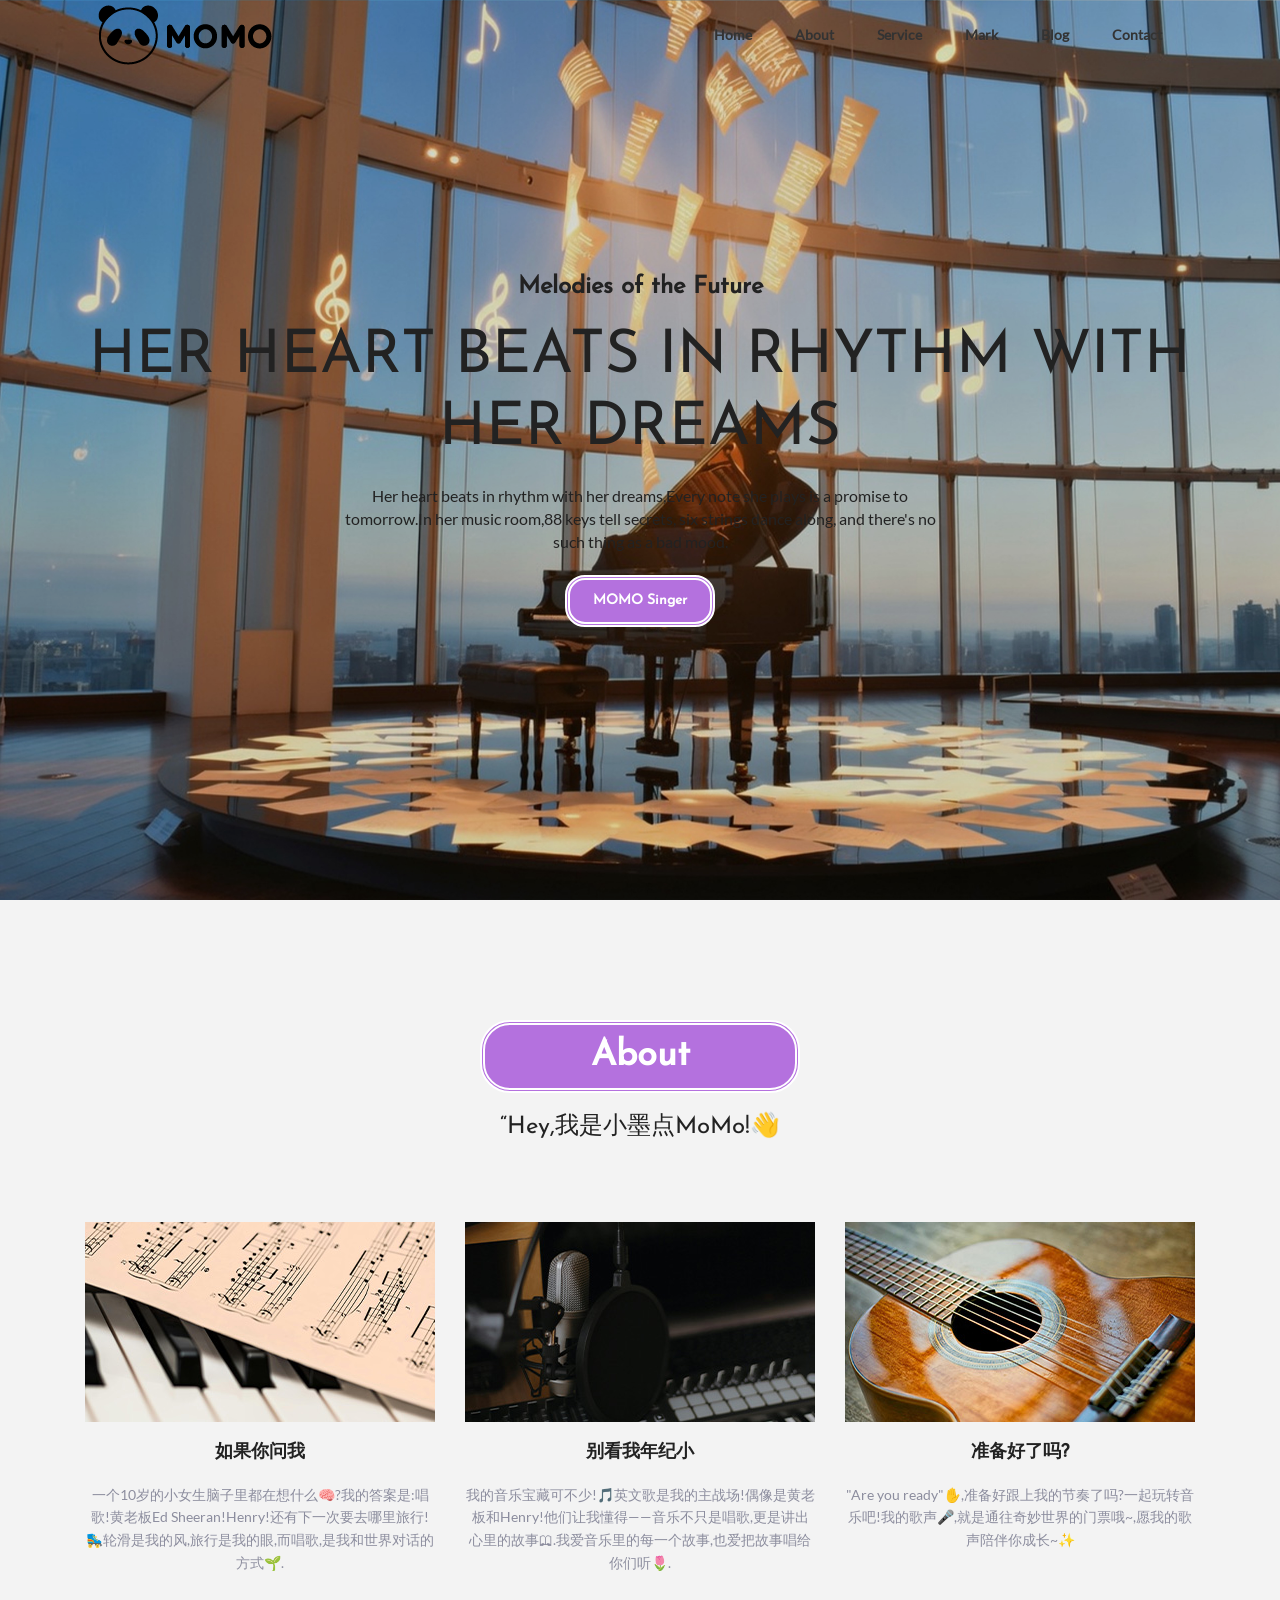
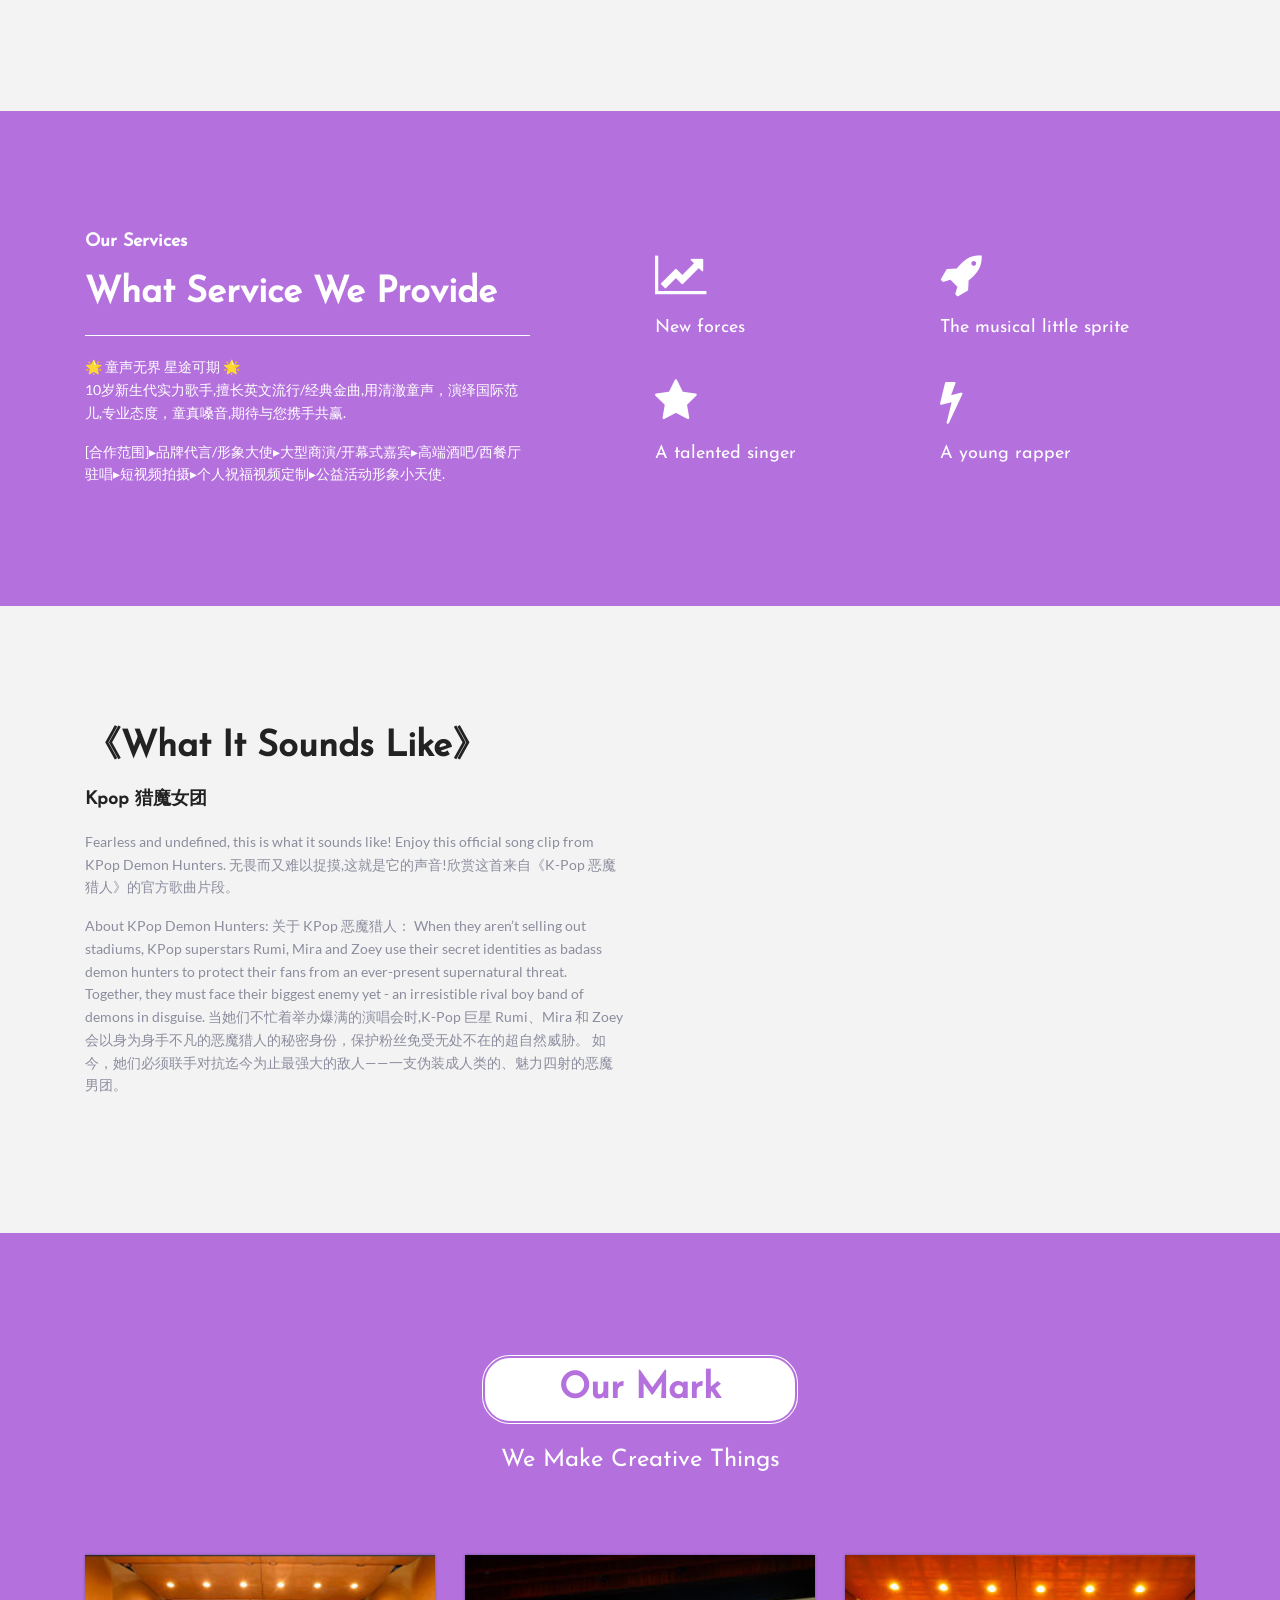
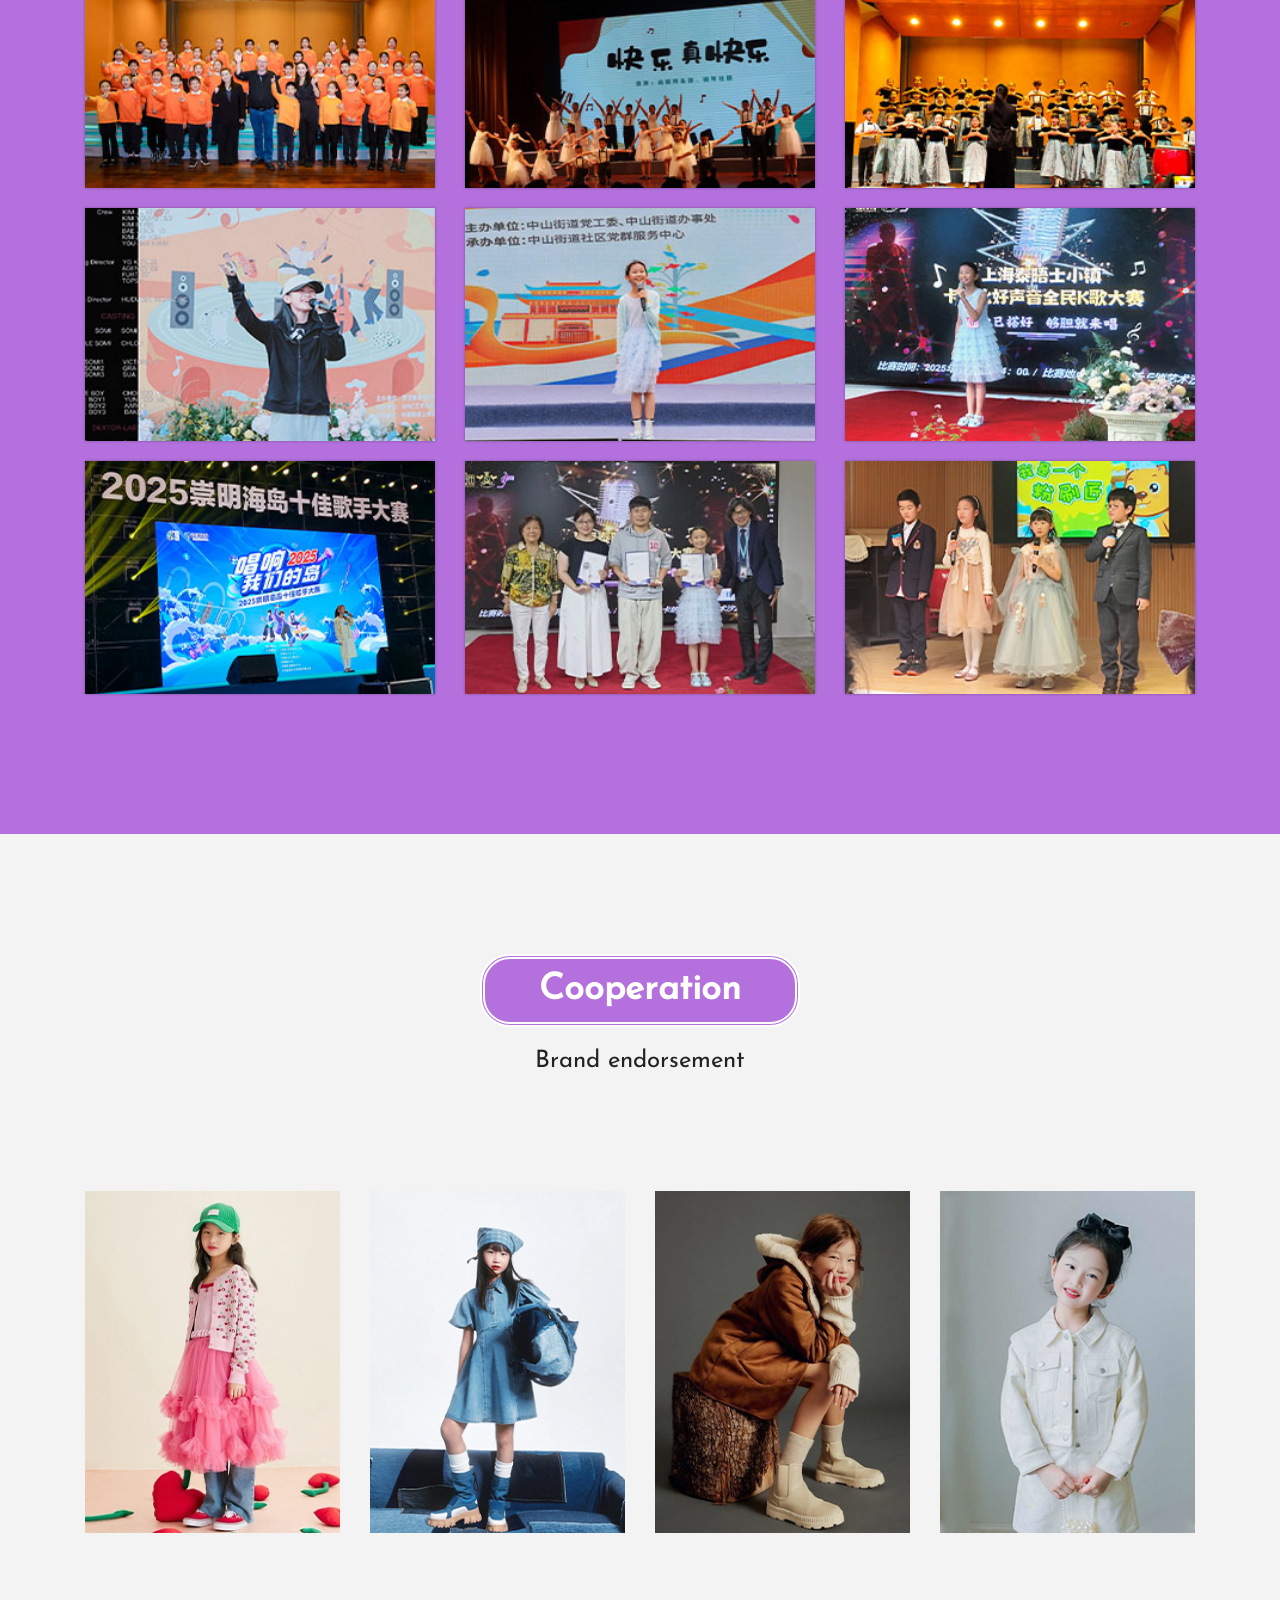
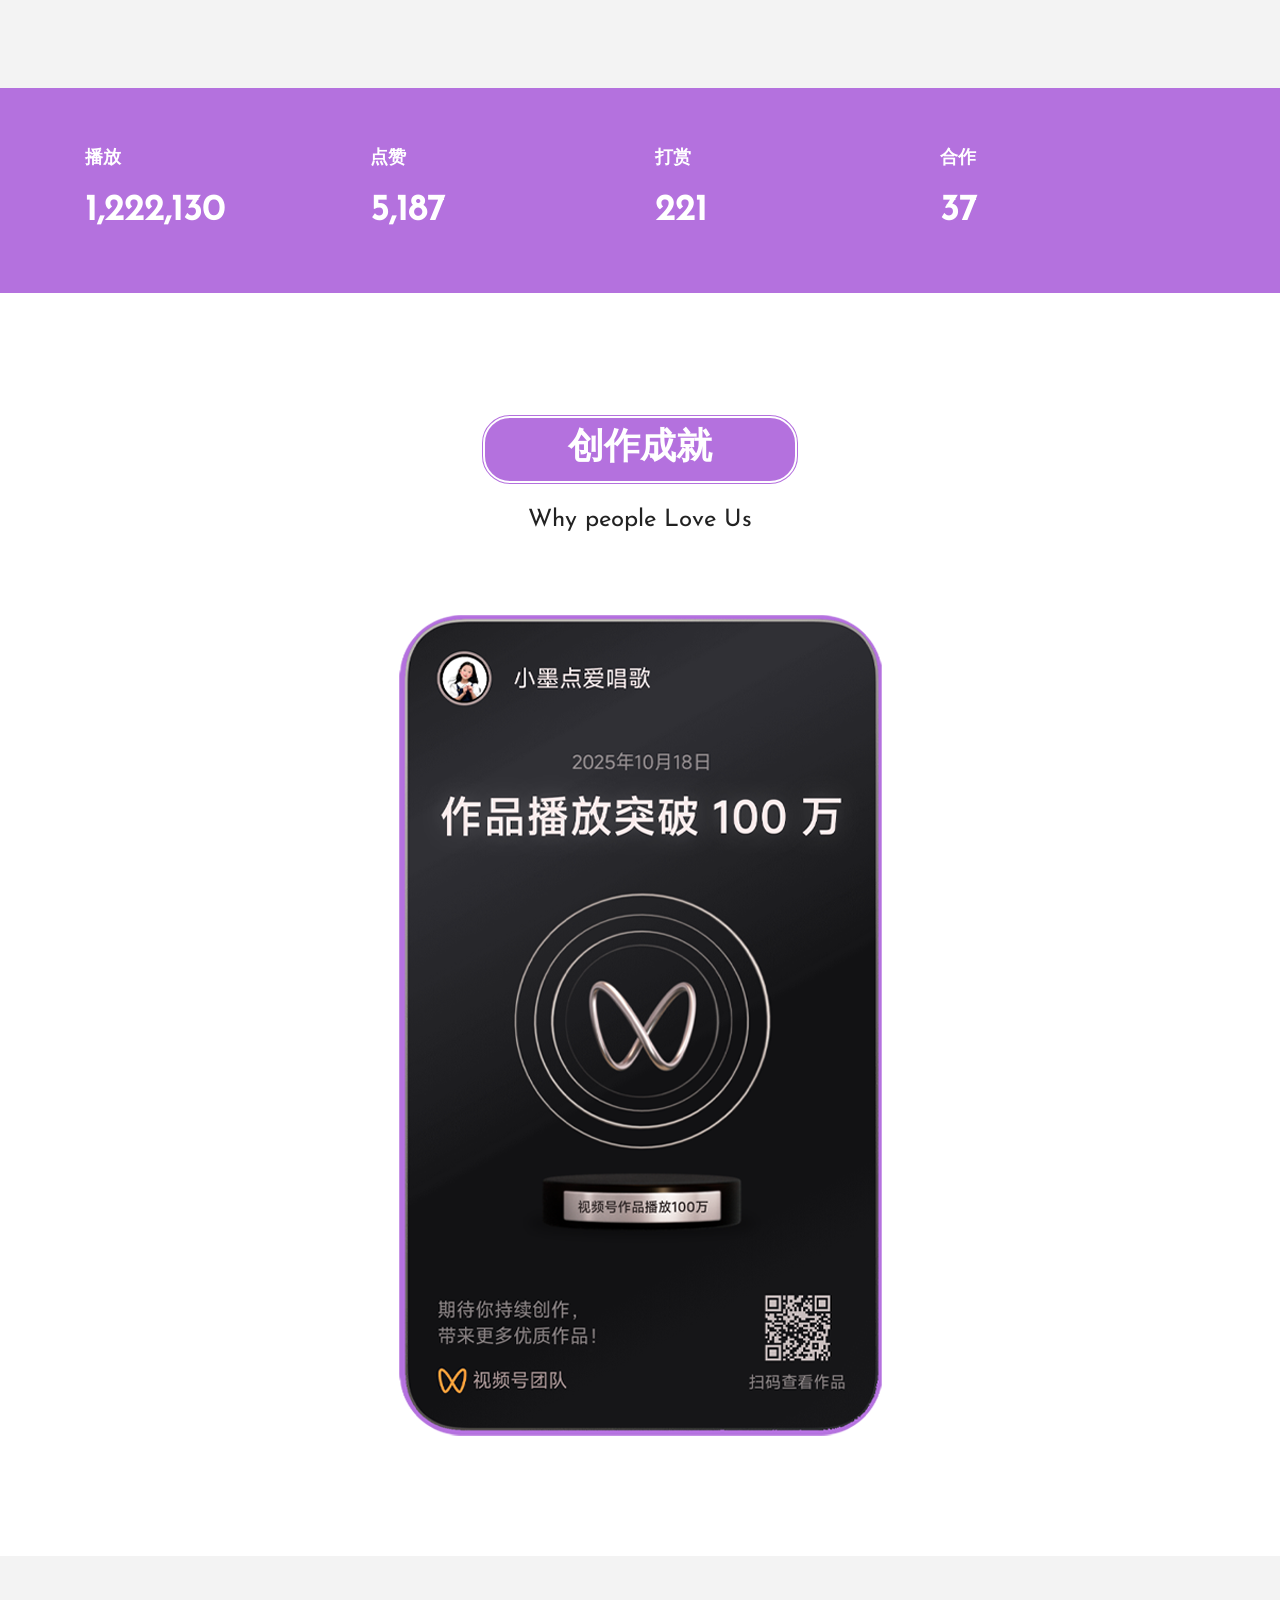
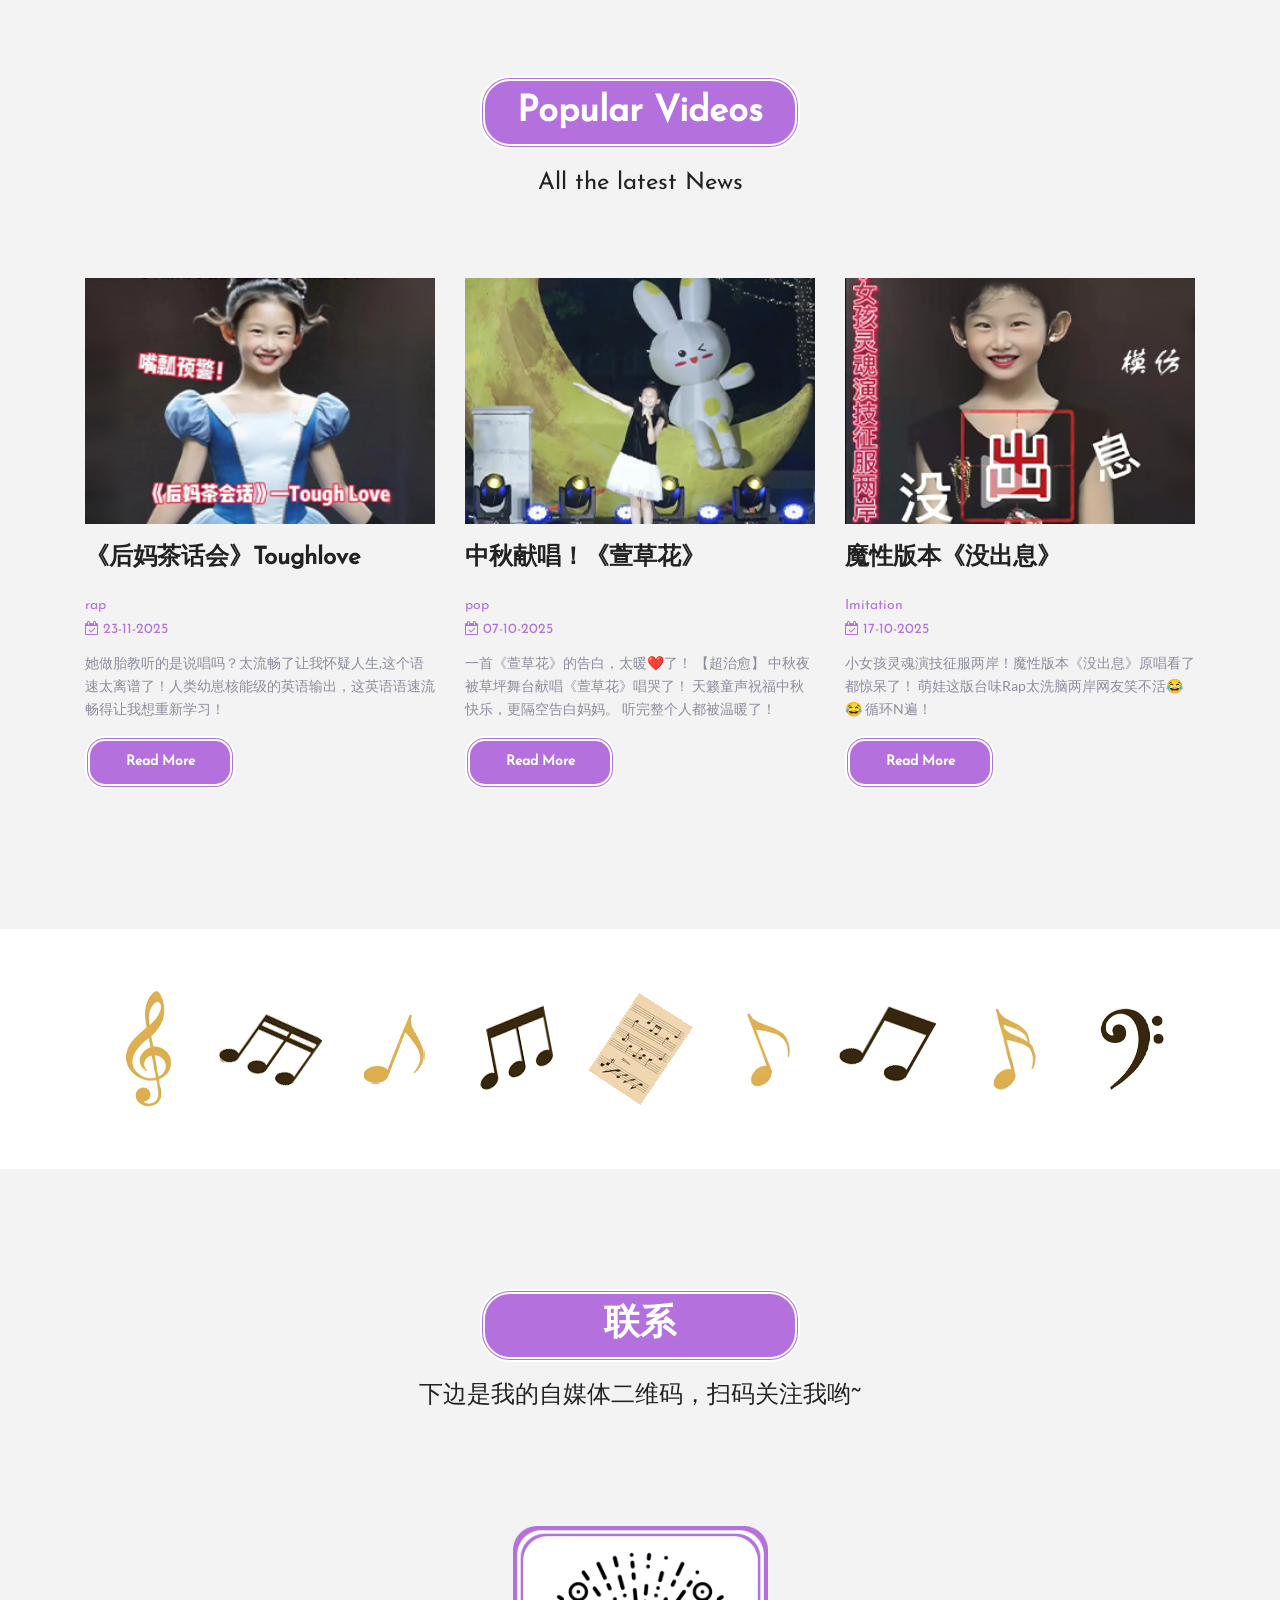
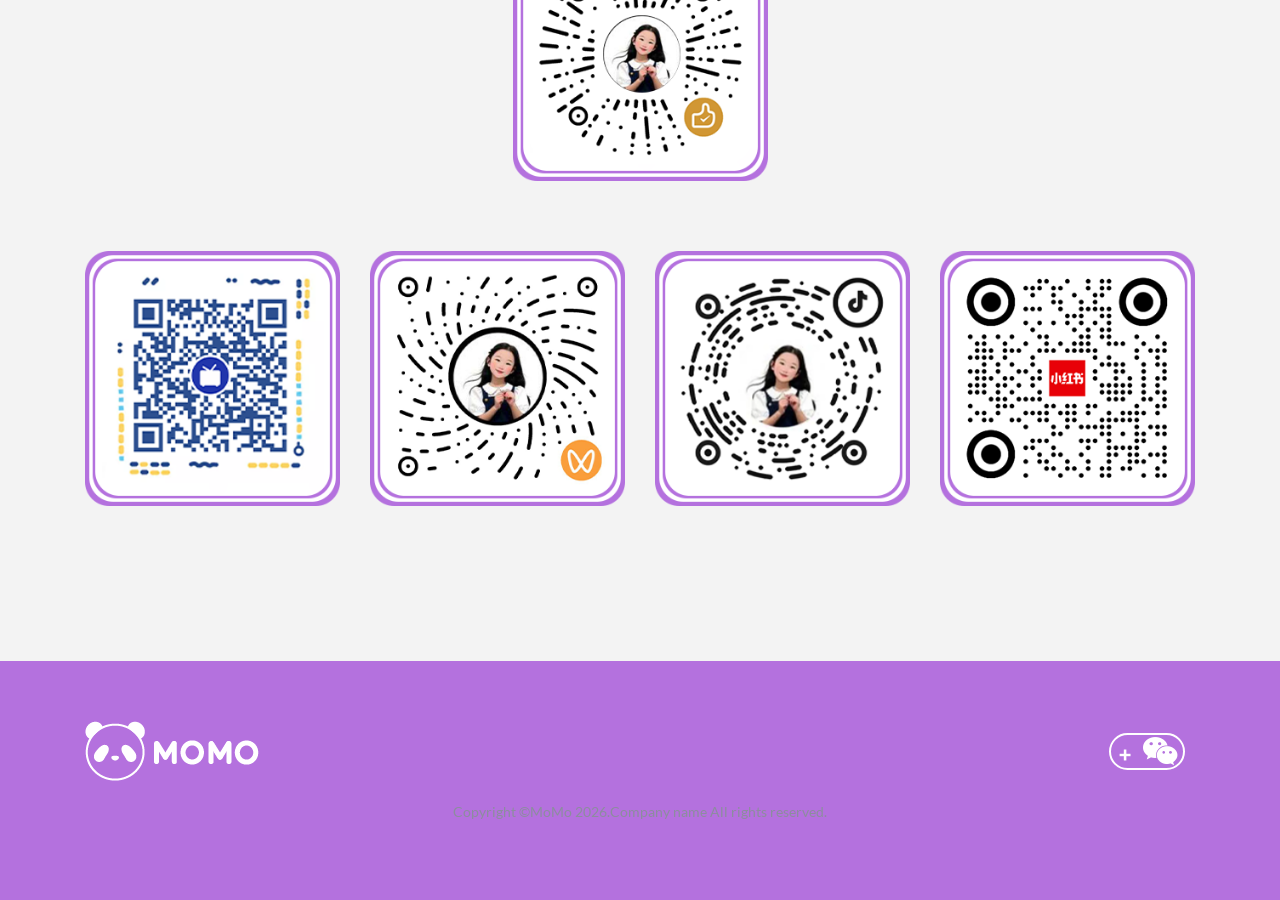
==== commit 38aadb3a: "Update index.html" ====
--- a/index.html
+++ b/index.html
@@ -84,7 +84,7 @@
                                         <a href="#service-section">Service</a>
                                     </li>
                                     <li>
-                                        <a href="#work-section">Work</a>
+                                        <a href="#work-section">Mark</a>
                                     </li>
                                     <li>
                                         <a href="#blog-section">Blog</a>
@@ -456,7 +456,7 @@
             <div class="row">
                 <div class="col-lg-3 col-md-6 col-sm-6 single-stat">
                     <h4 class="text-white">播放</h4>
-                    <h1 class="counter text-white pt-20">1909,834</h1>
+                    <h1 class="counter text-white pt-20">2909,834</h1>
                 </div>
                 <div class="col-lg-3 col-md-6 col-sm-6 single-stat">
                     <h4 class="text-white">点赞</h4>
@@ -464,11 +464,11 @@
                 </div>
                 <div class="col-lg-3 col-md-6 col-sm-6 single-stat">
                     <h4 class="text-white">打赏</h4>
-                    <h1 class="counter text-white pt-20">834</h1>
+                    <h1 class="counter text-white pt-20">534</h1>
                 </div>
                 <div class="col-lg-3 col-md-6 col-sm-6 single-stat">
                     <h4 class="text-white">合作</h4>
-                    <h1 class="counter text-white pt-20">234</h1>
+                    <h1 class="counter text-white pt-20">91</h1>
                 </div>
             </div>
         </div>
@@ -732,3 +732,4 @@
 </body>
 
 </html>
+
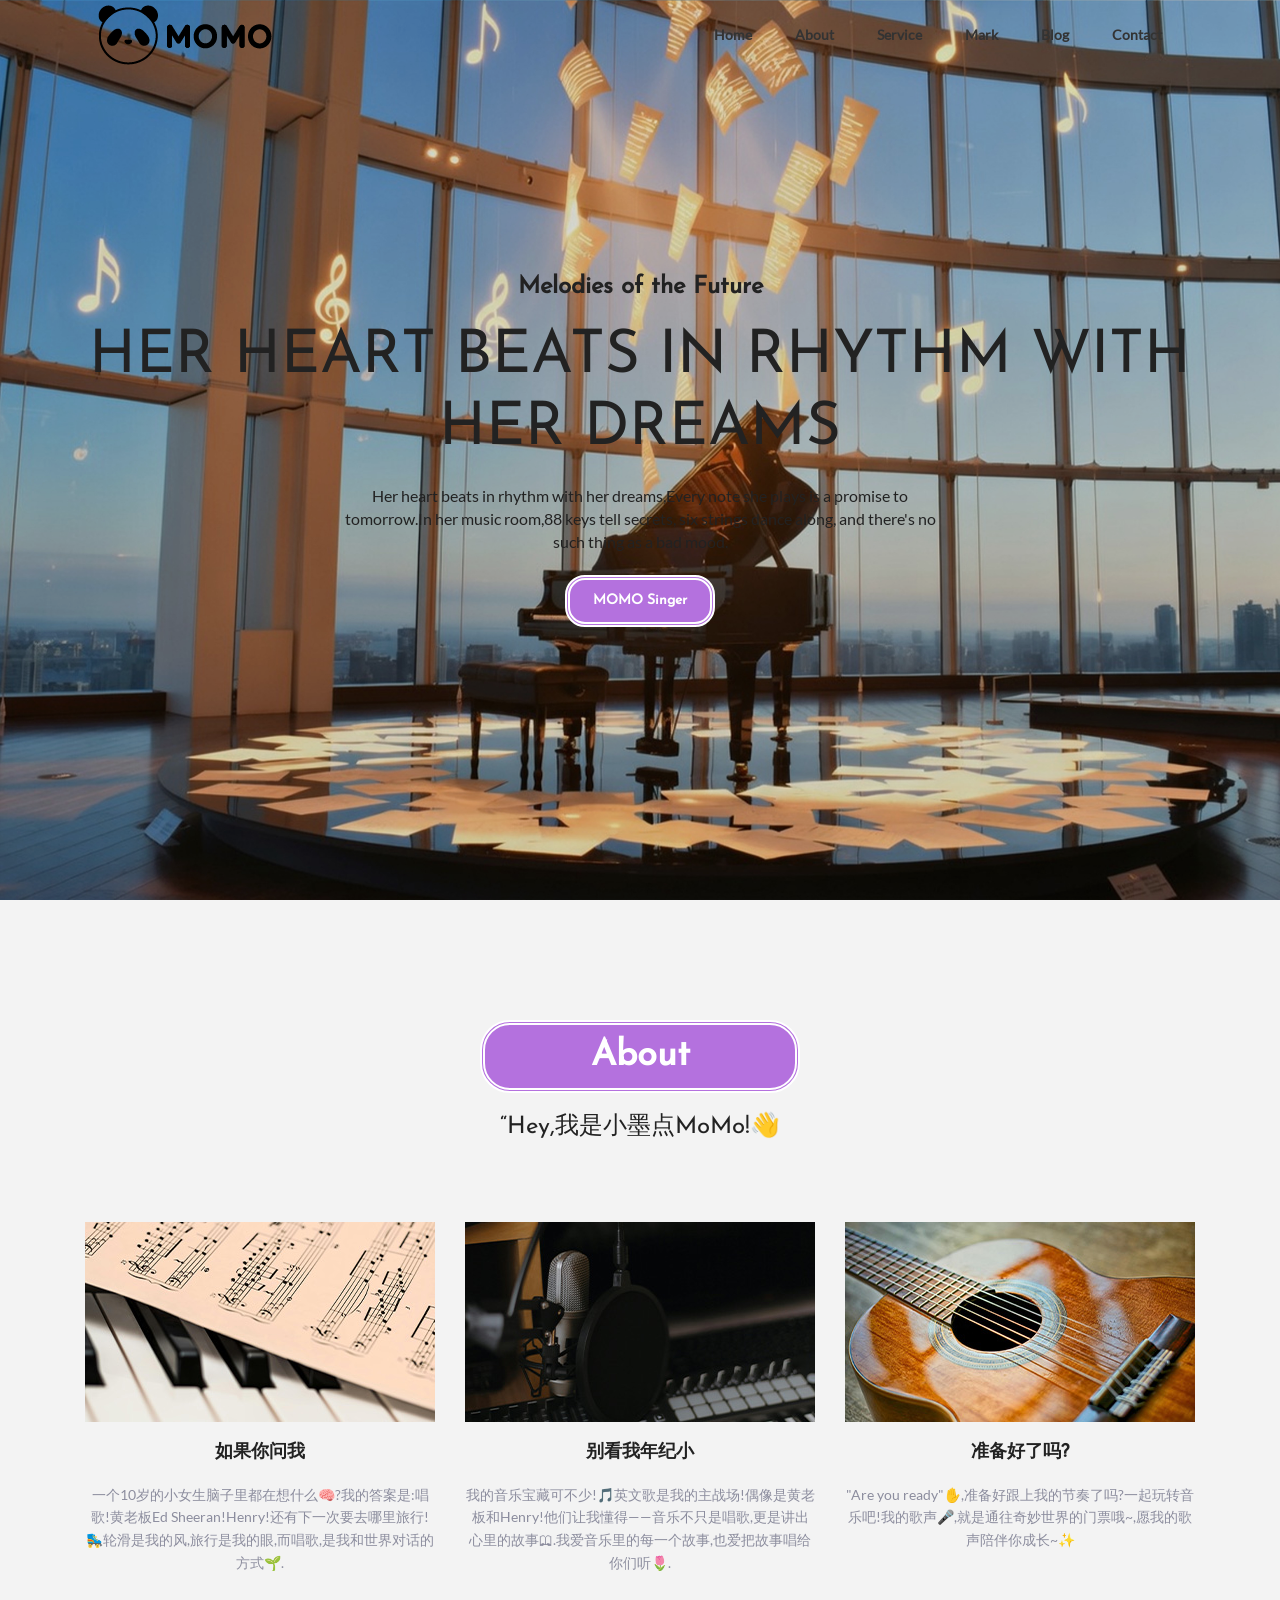
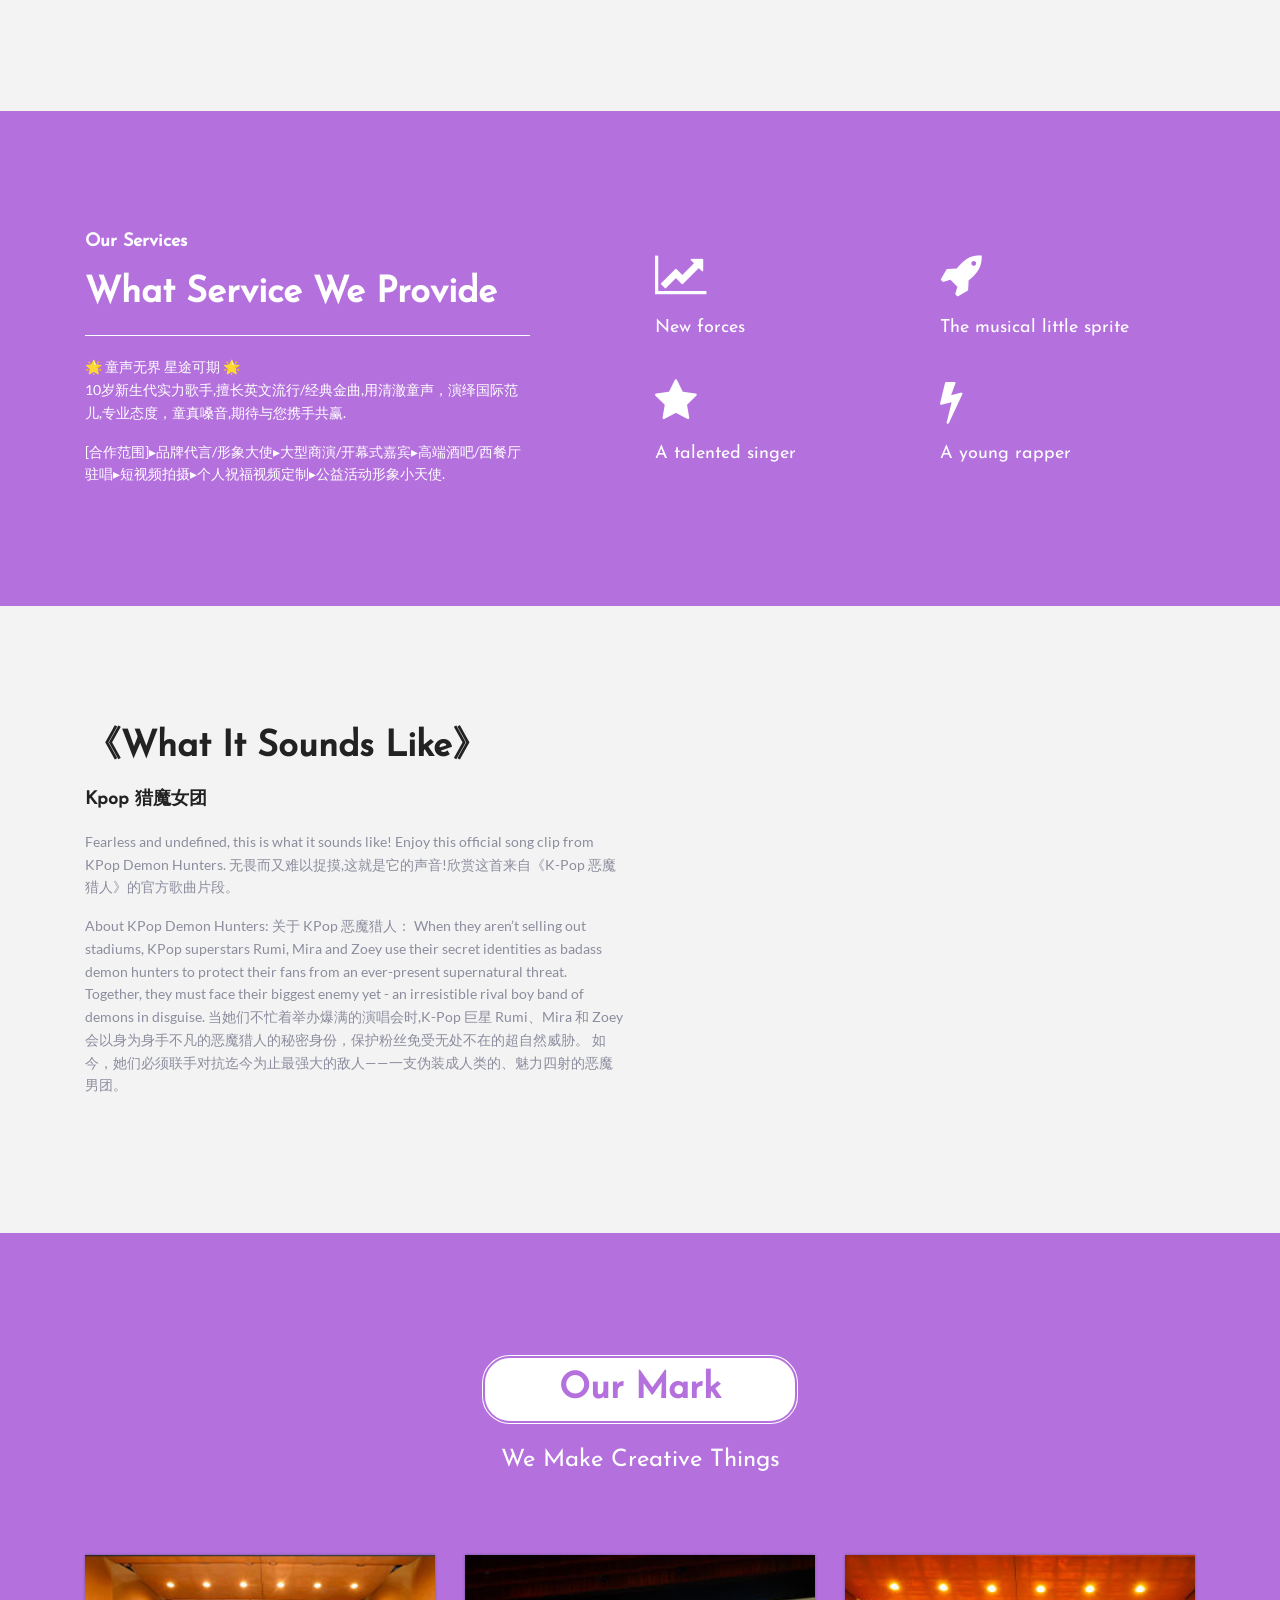
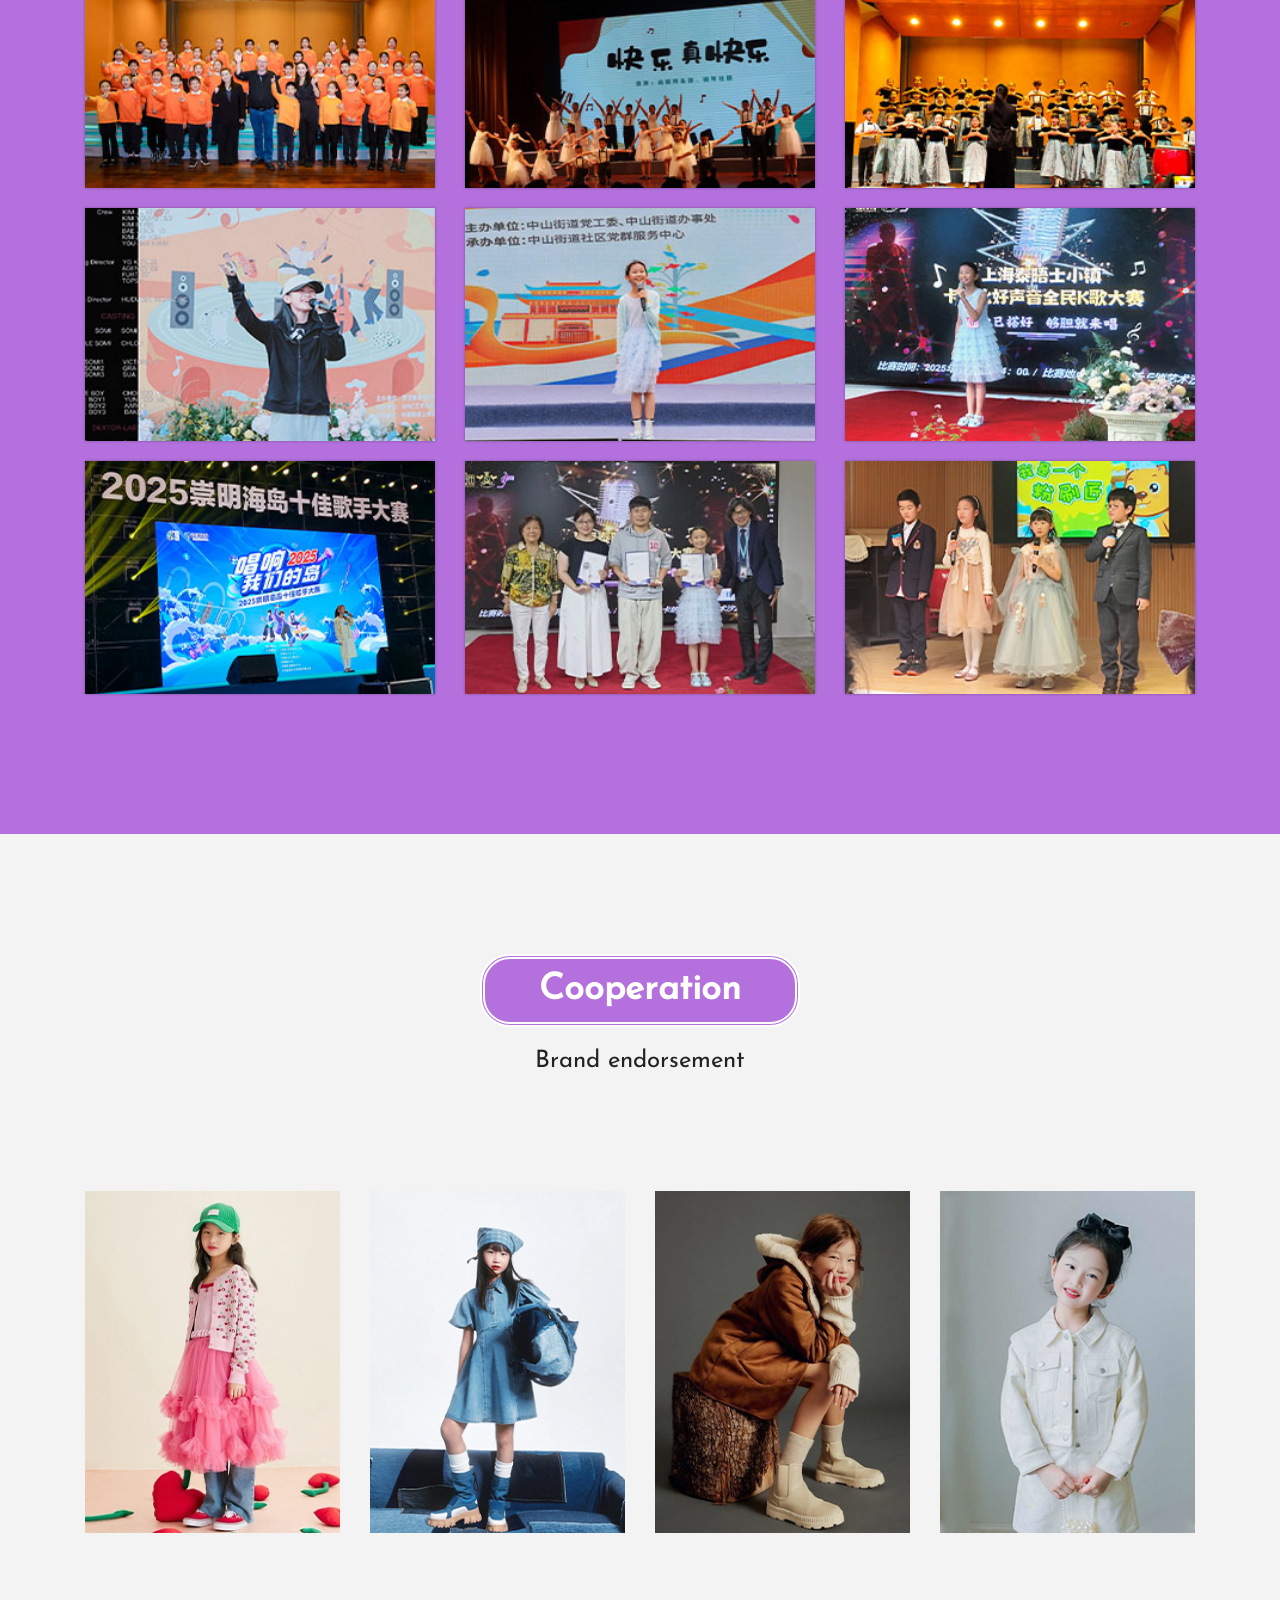
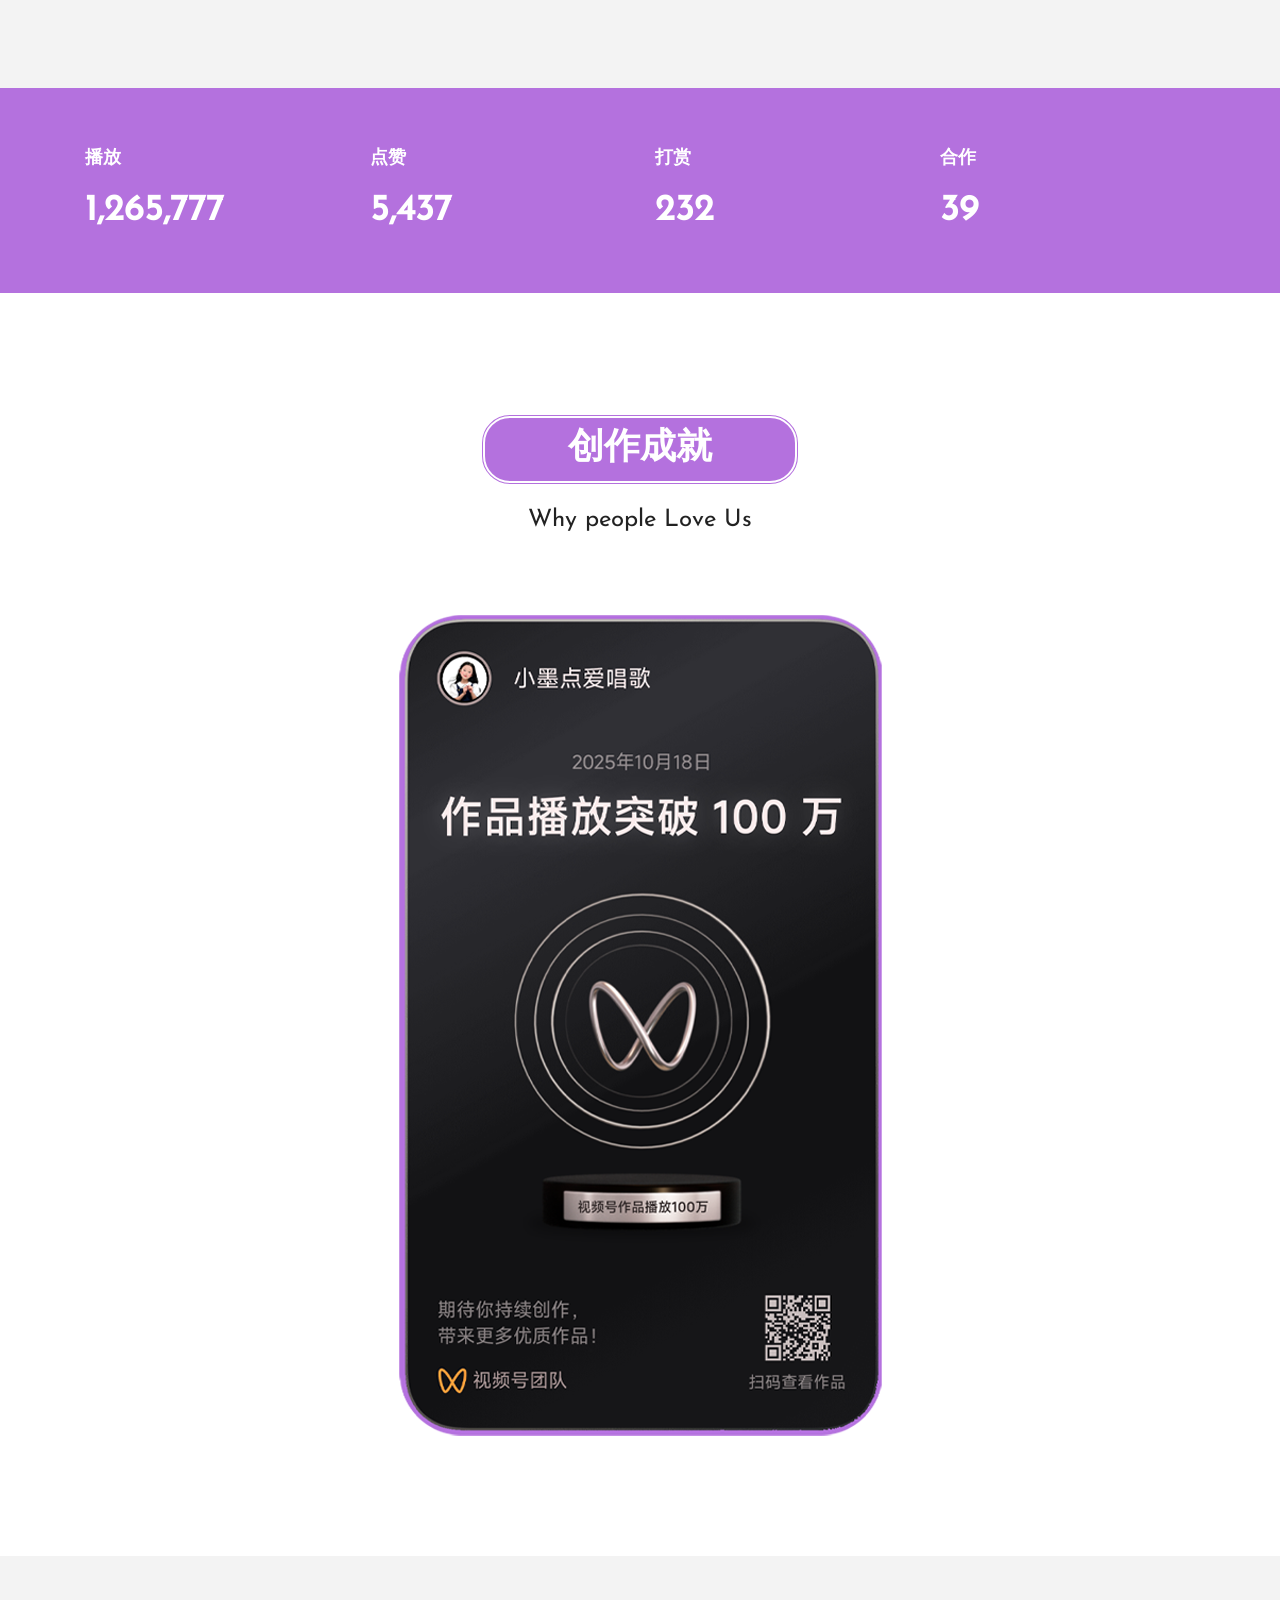
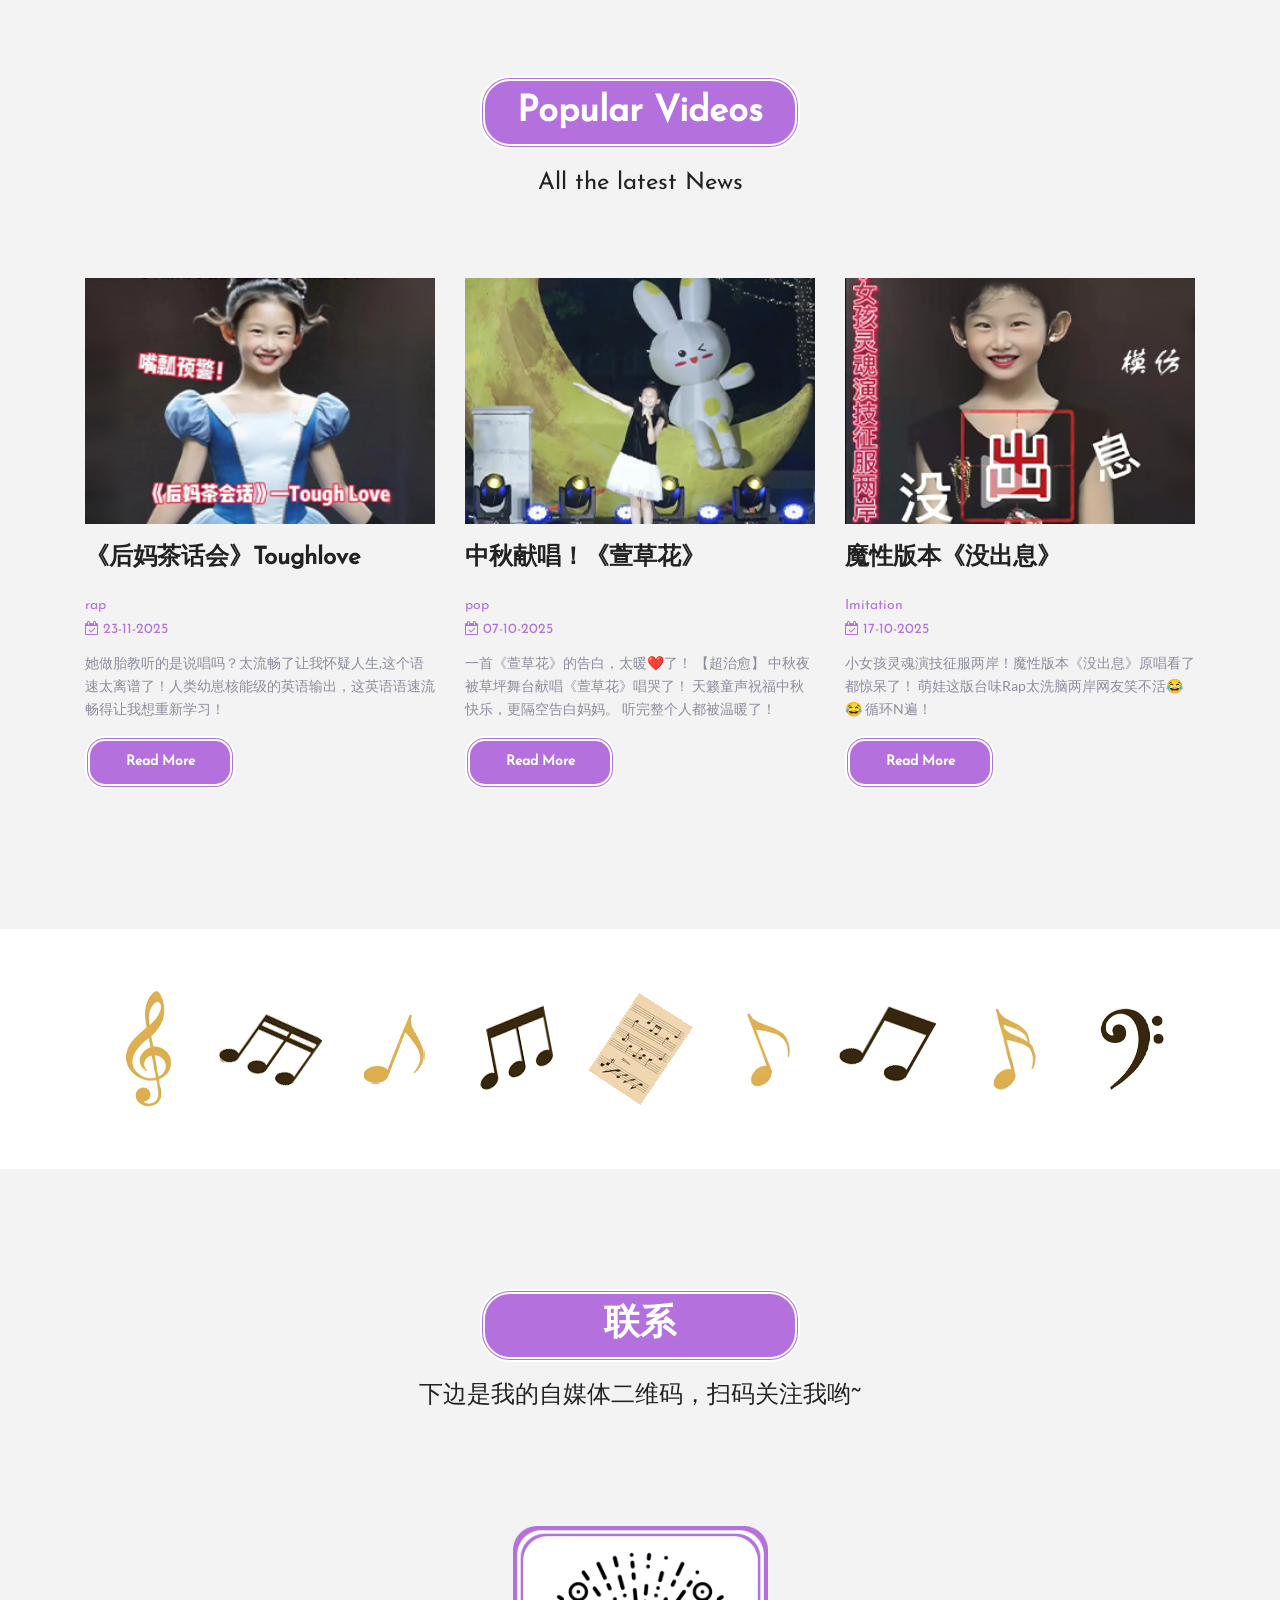
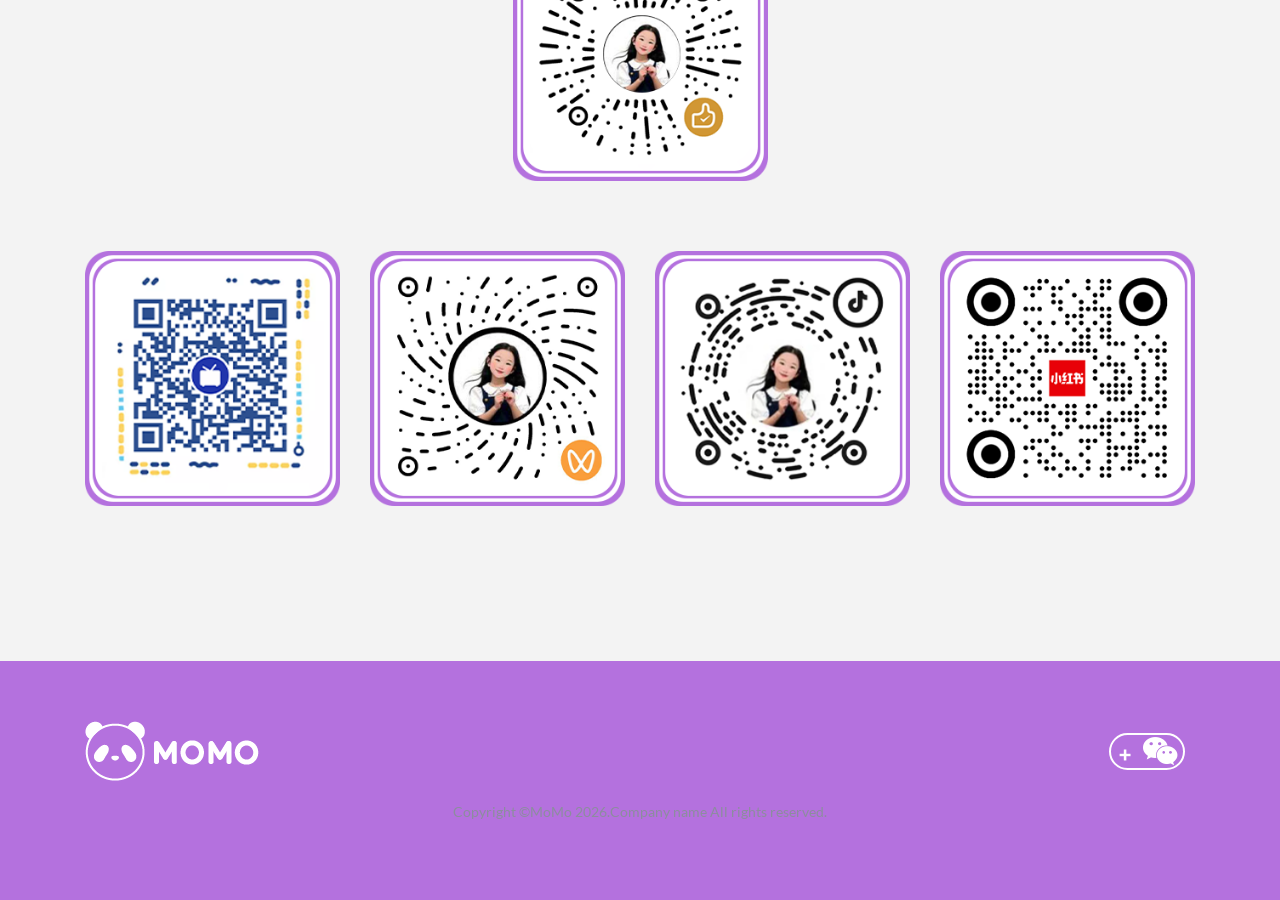
==== commit 7639a860: "Update index.html" ====
--- a/index.html
+++ b/index.html
@@ -698,7 +698,7 @@
                     <ul class="social_links">
                         <li>
                             <a href="#">
-                                <button class="copy_btn" data-clipboard-text="Lxeridium">+
+                                <button class="copy_btn" data-clipboard-text="cloudsmi">+
                                     <i class="fa fa-weixin" aria-hidden="true"></i>
                                 </button>
                             </a>
@@ -733,3 +733,4 @@
 
 </html>
 
+
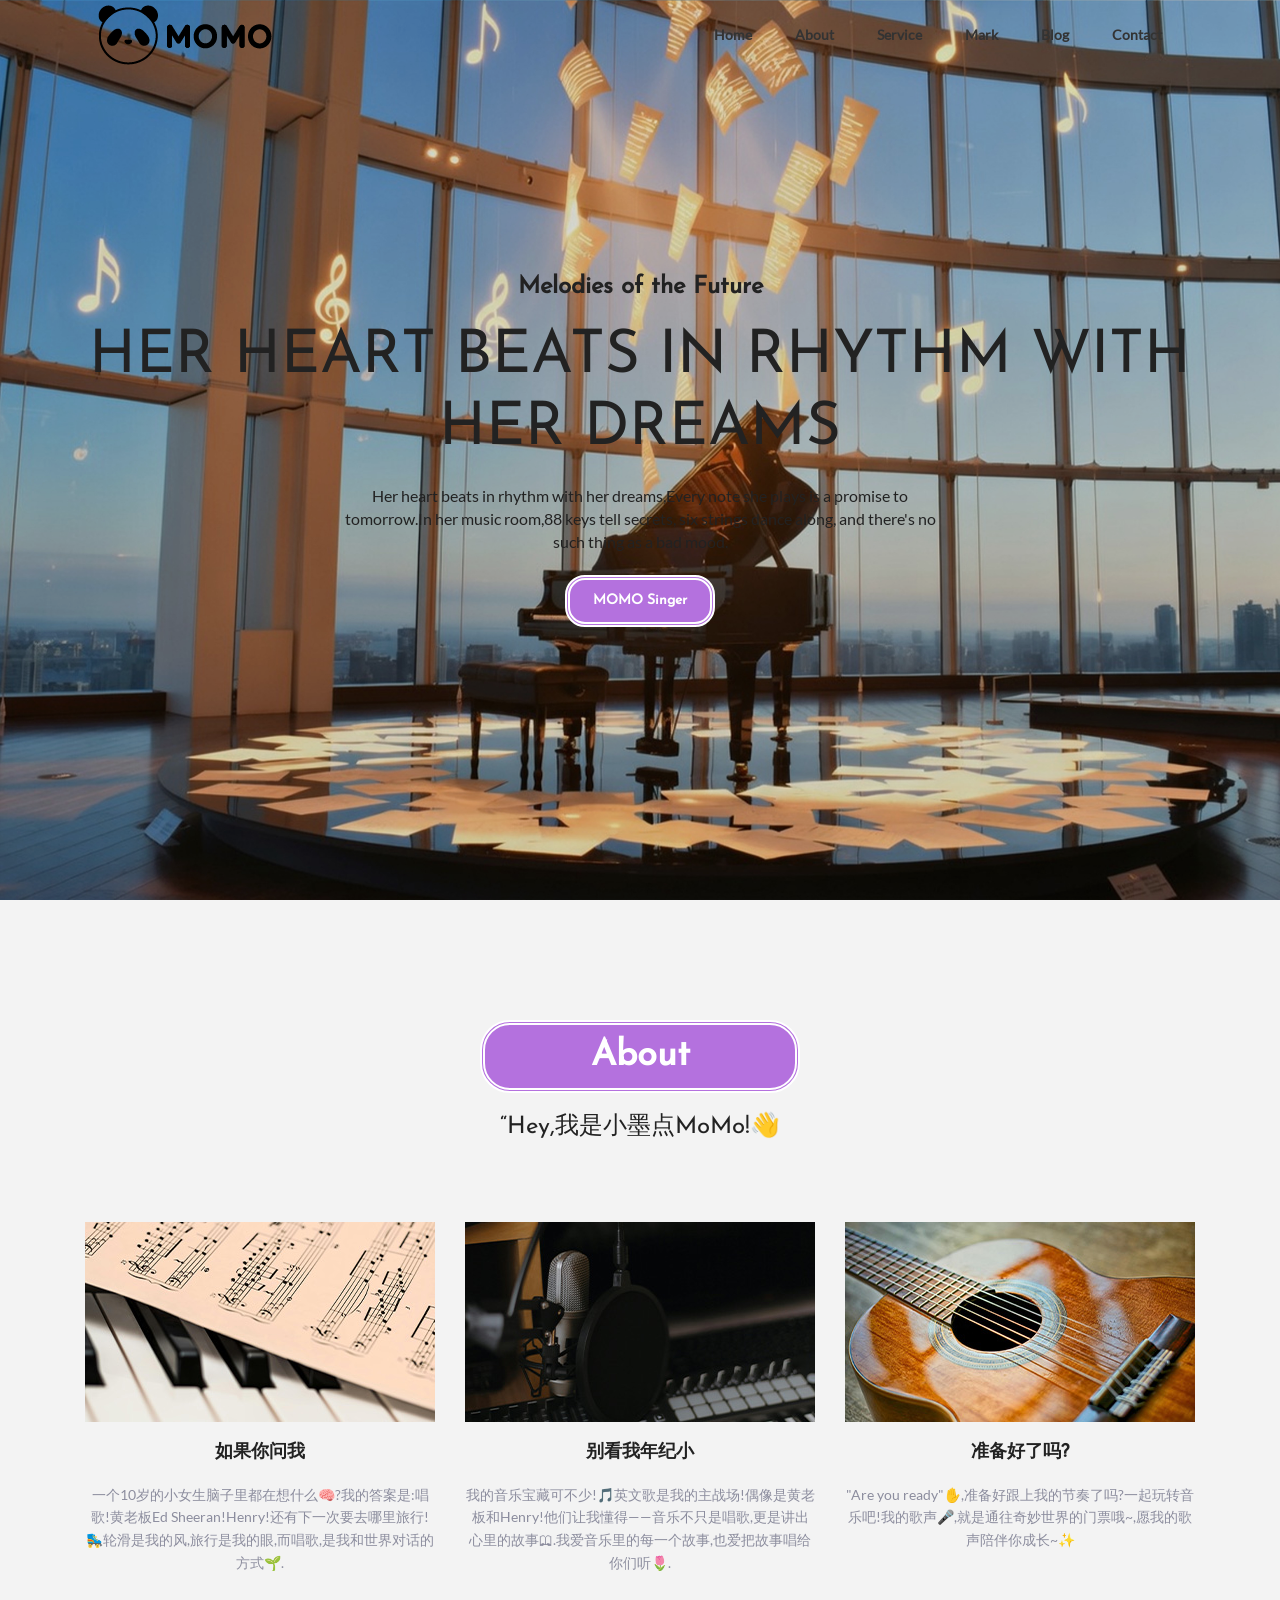
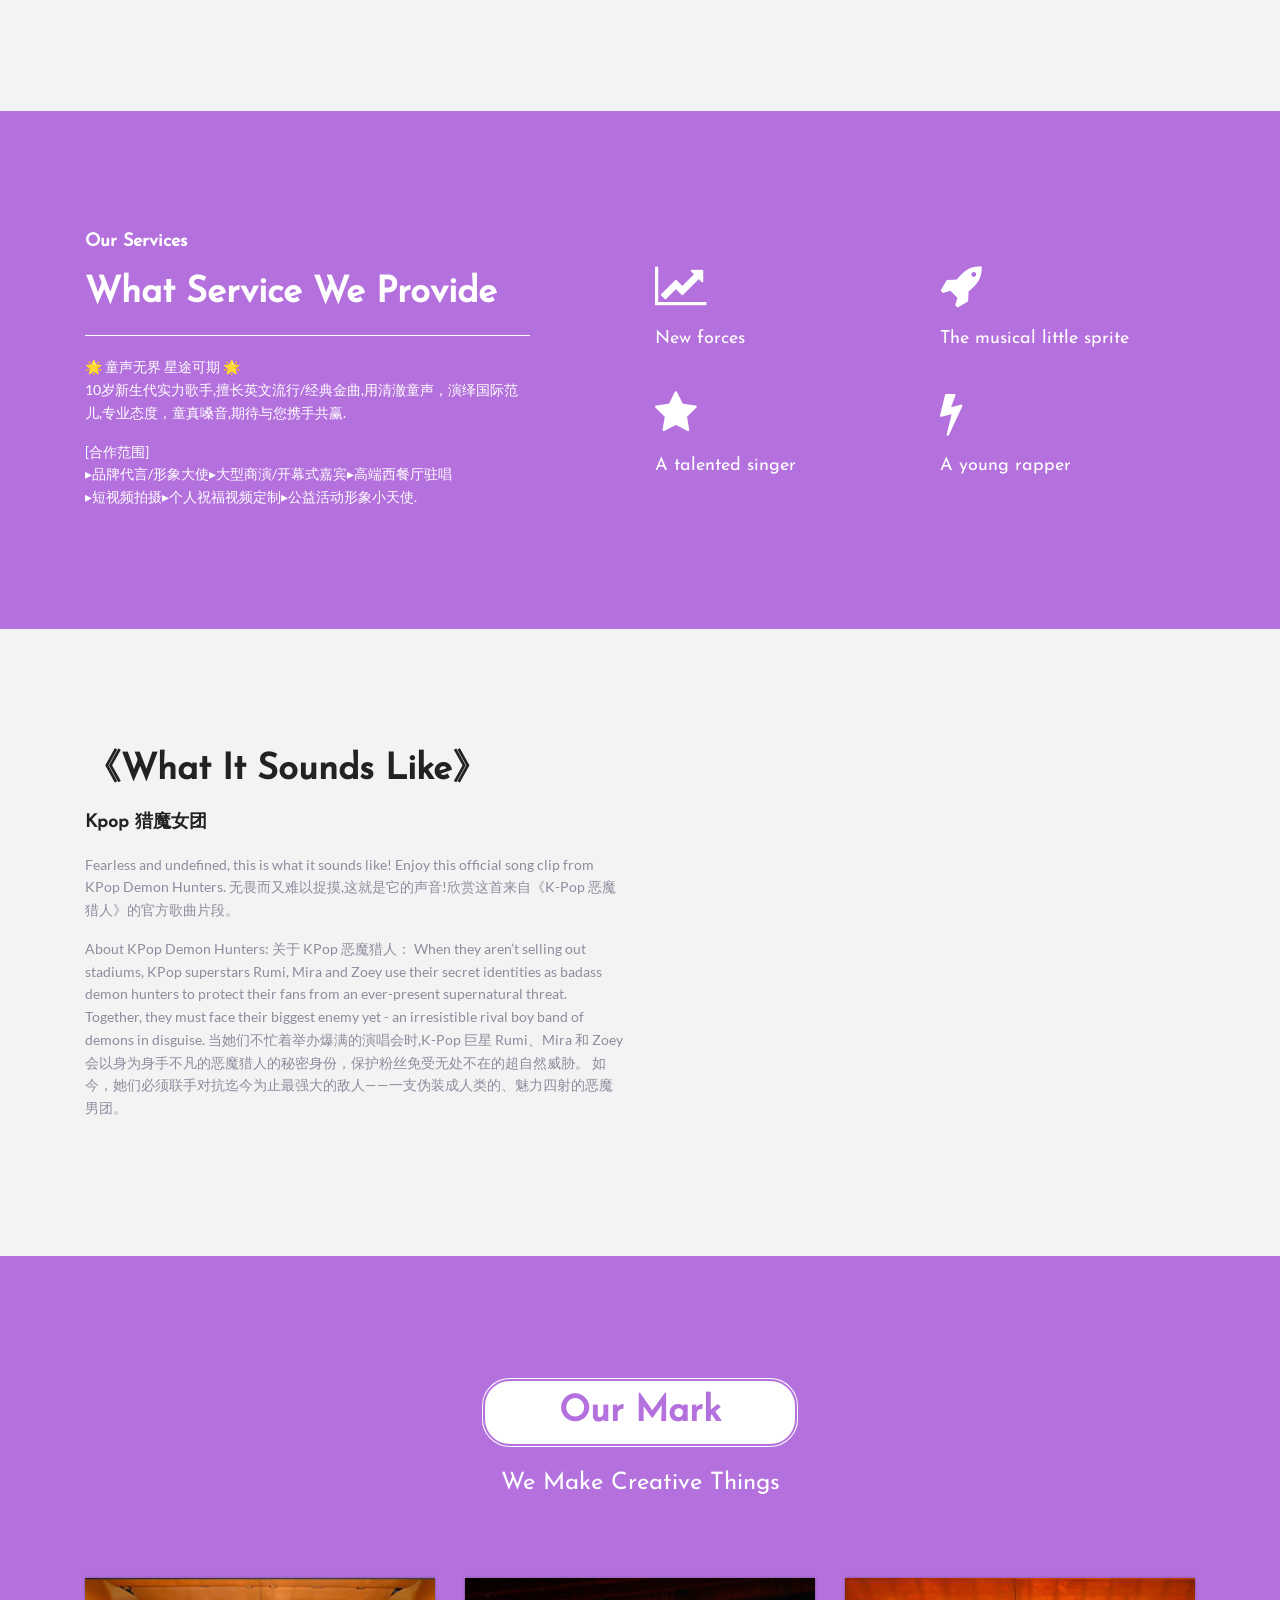
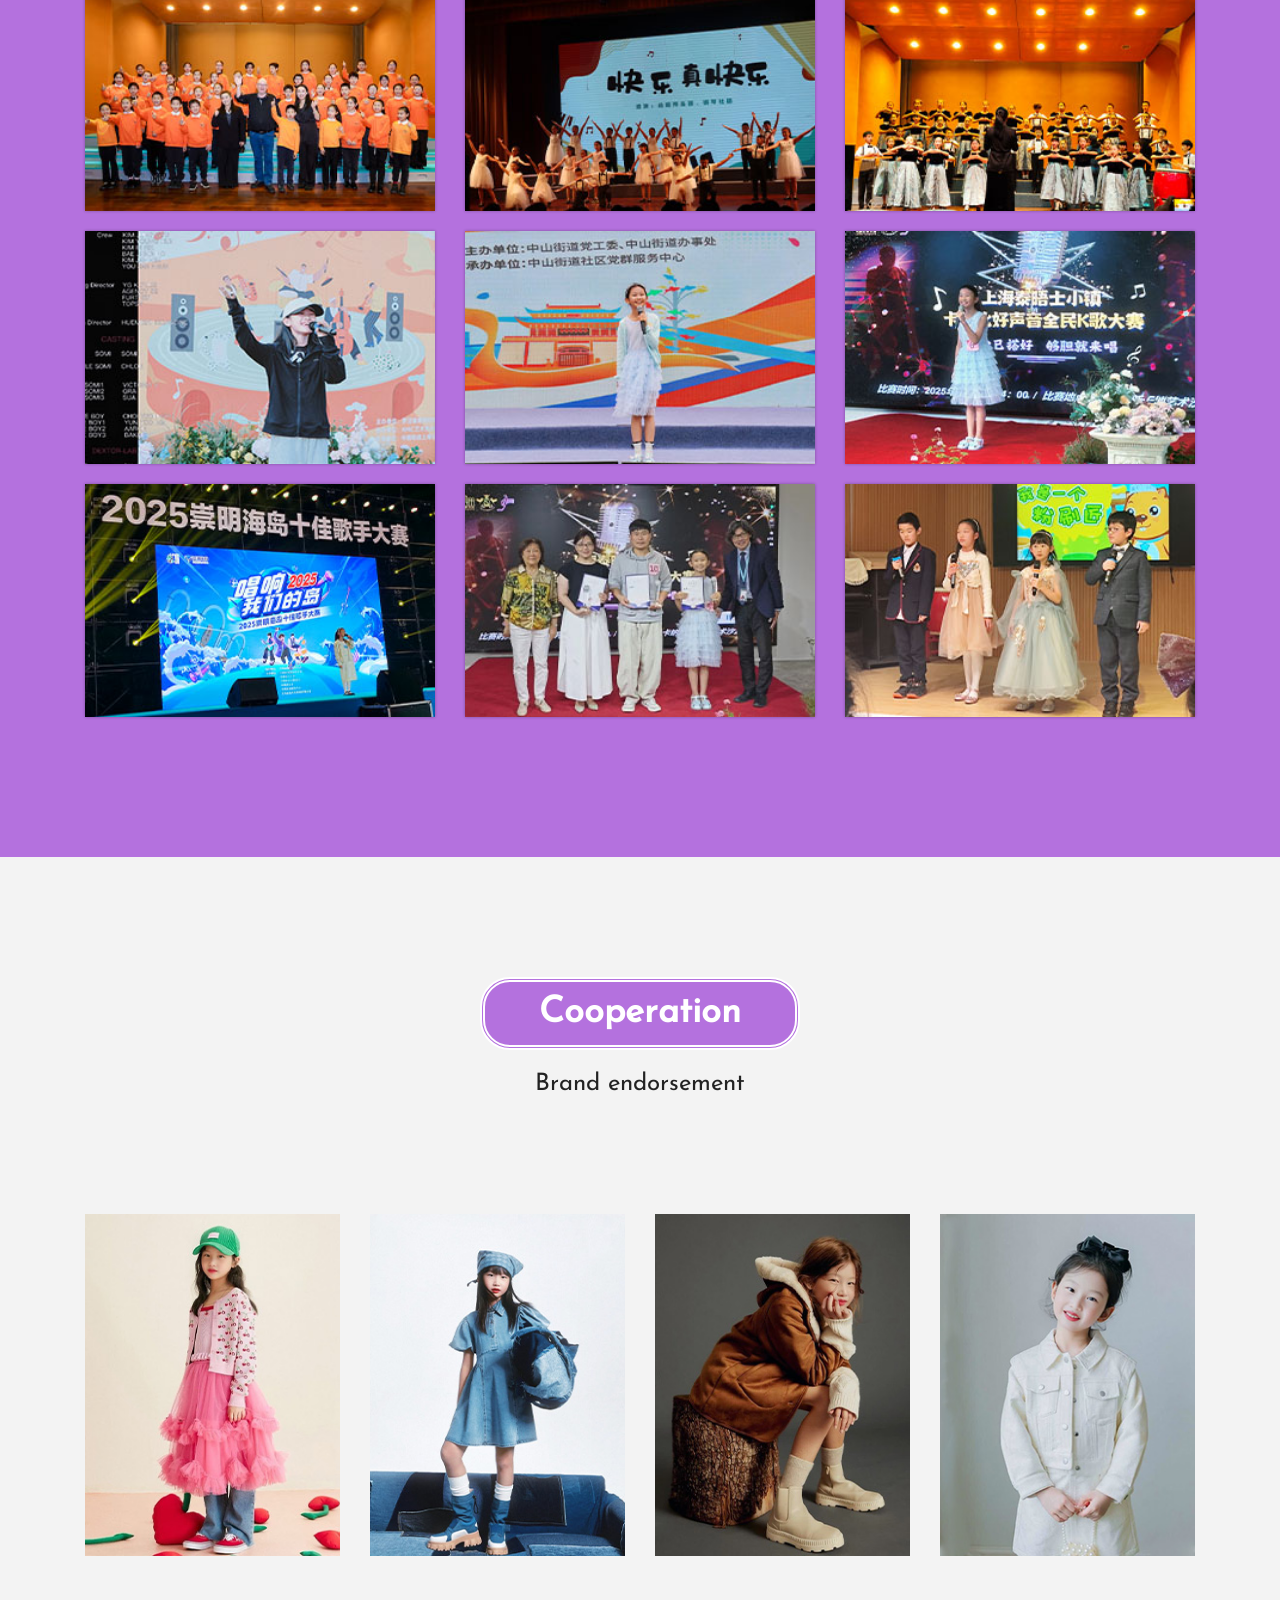
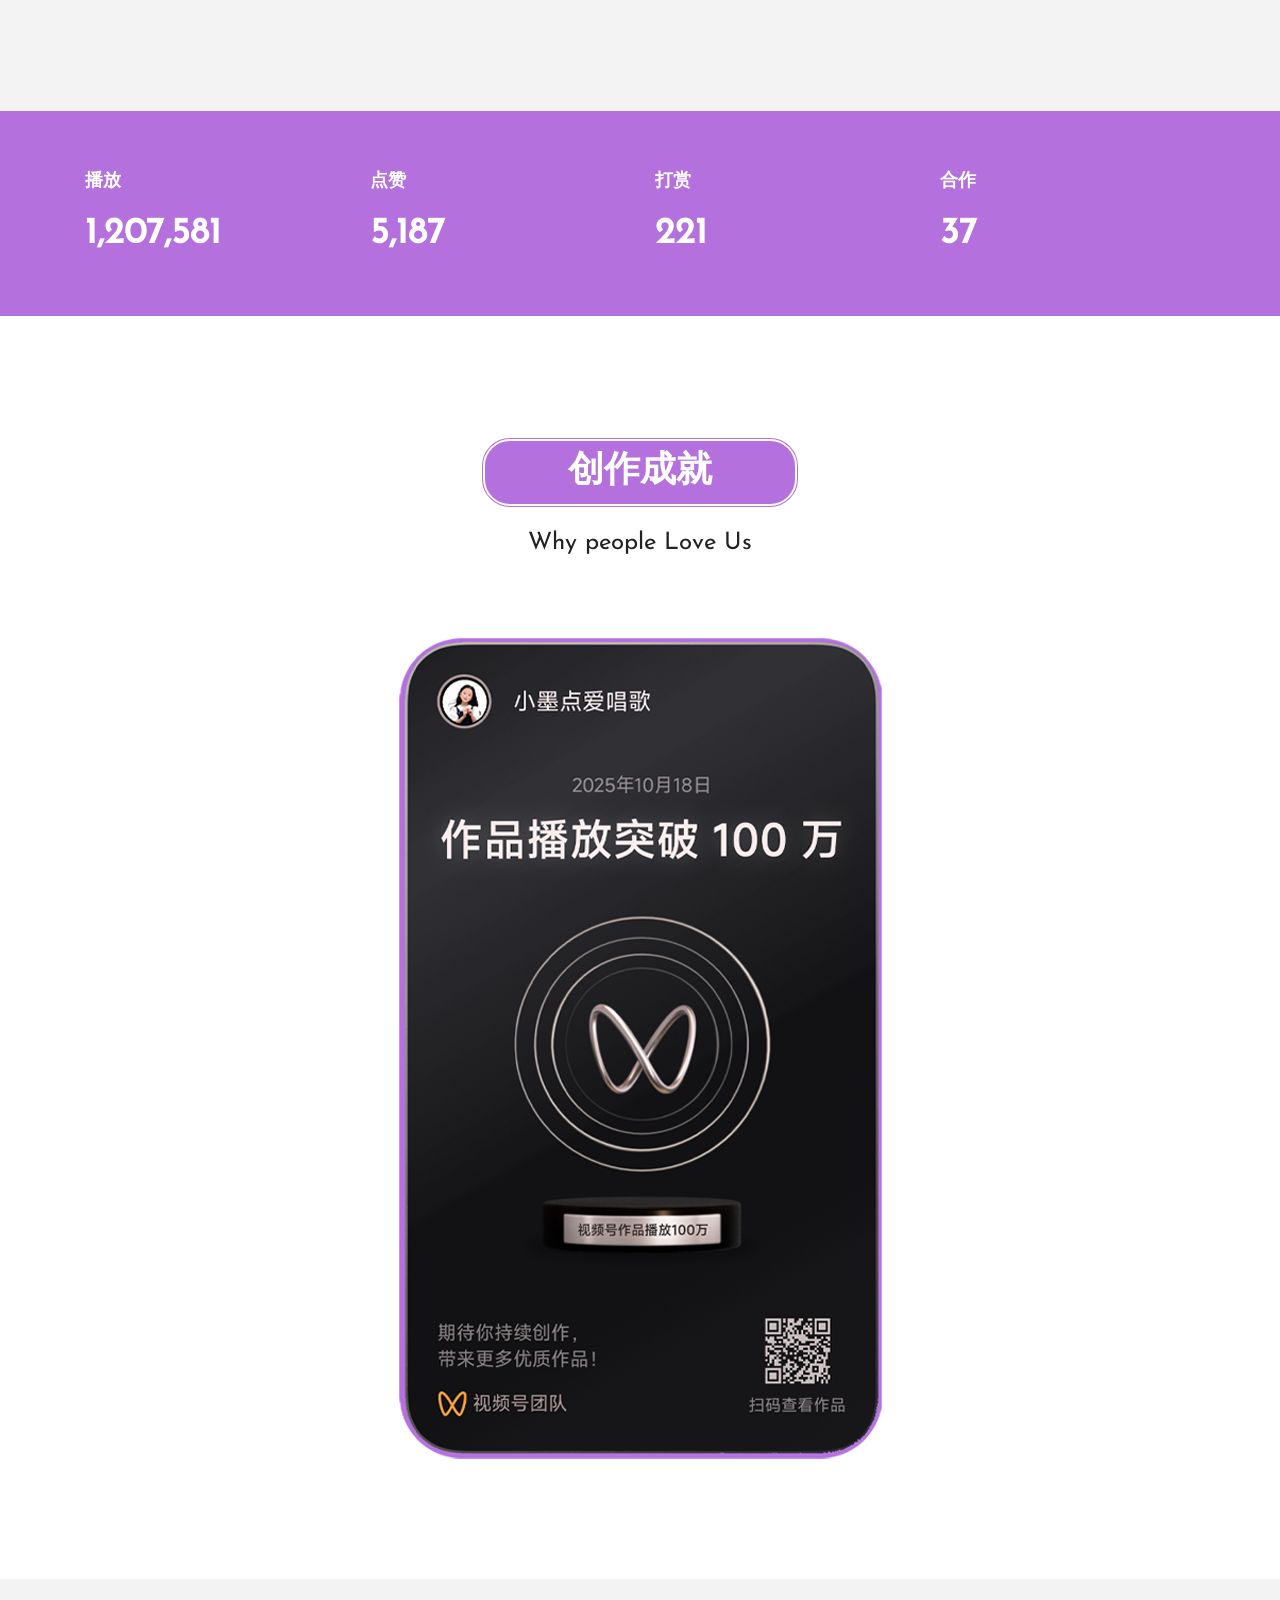
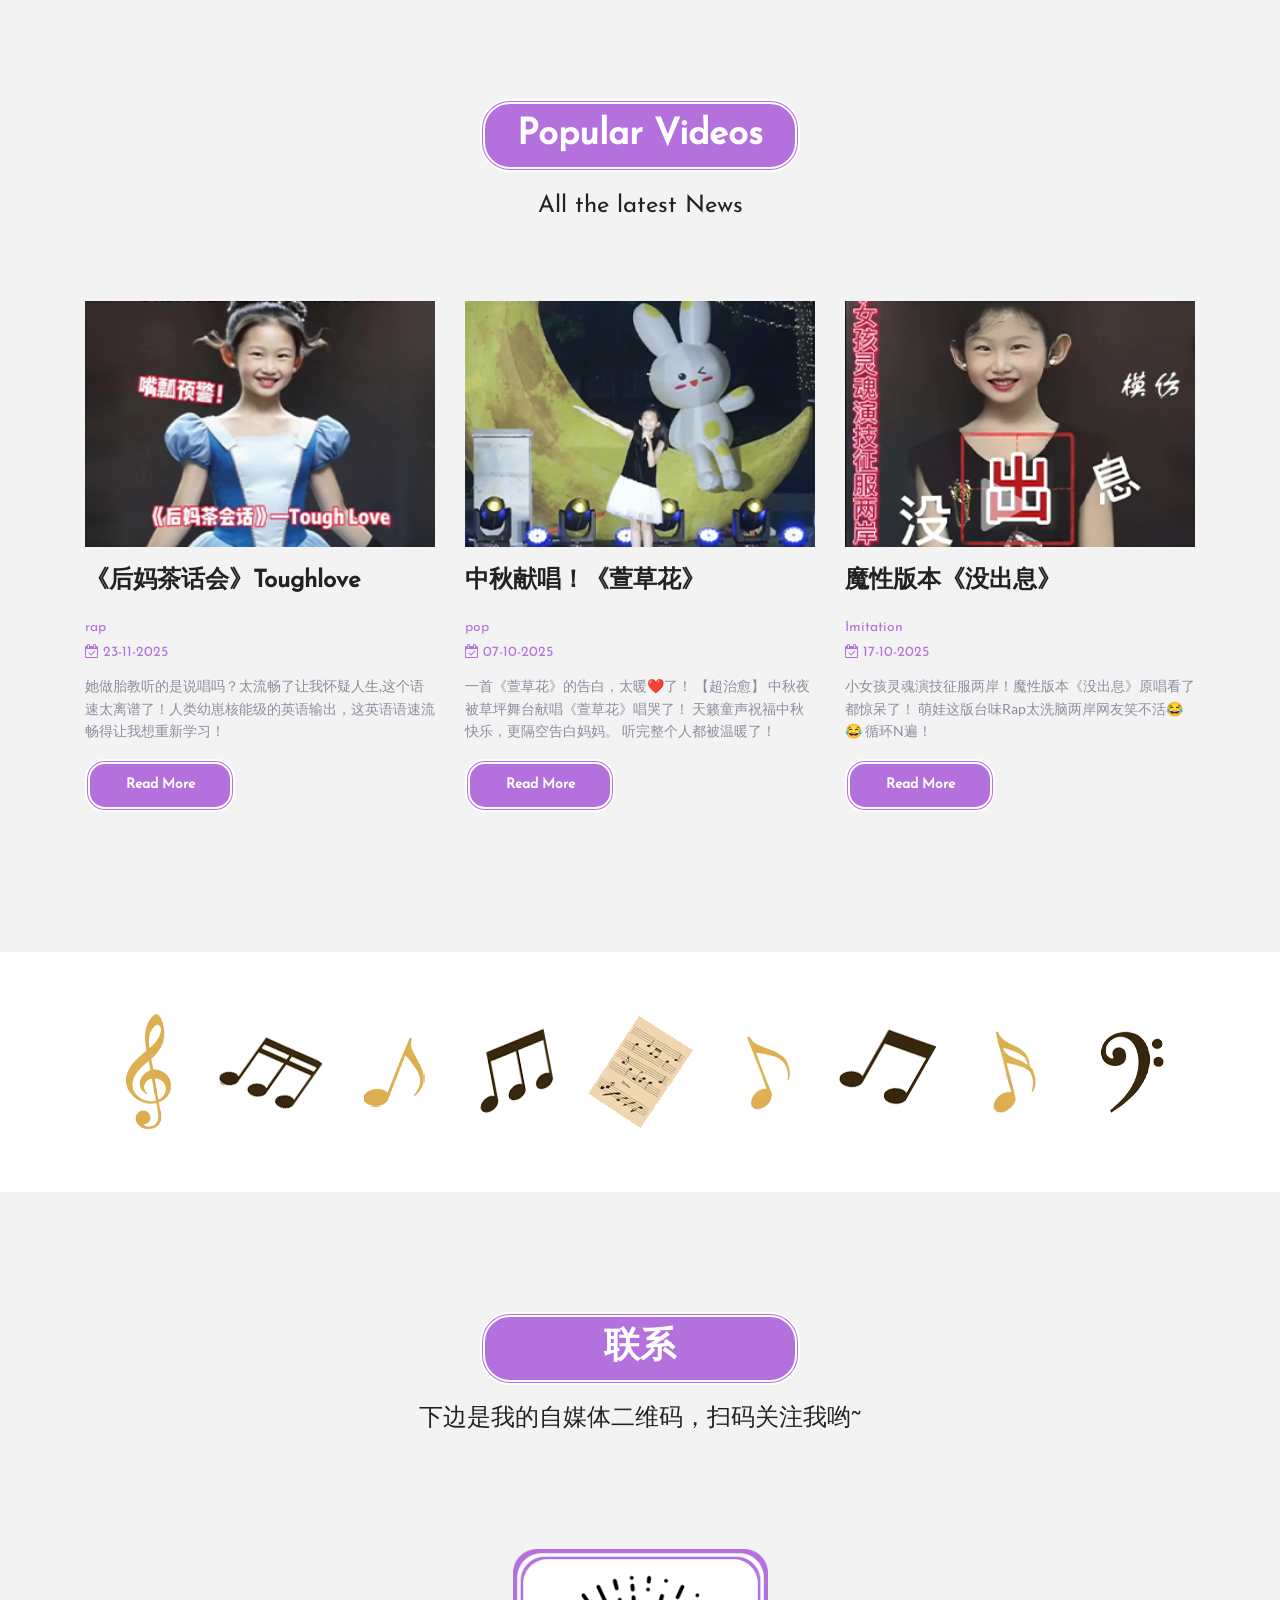
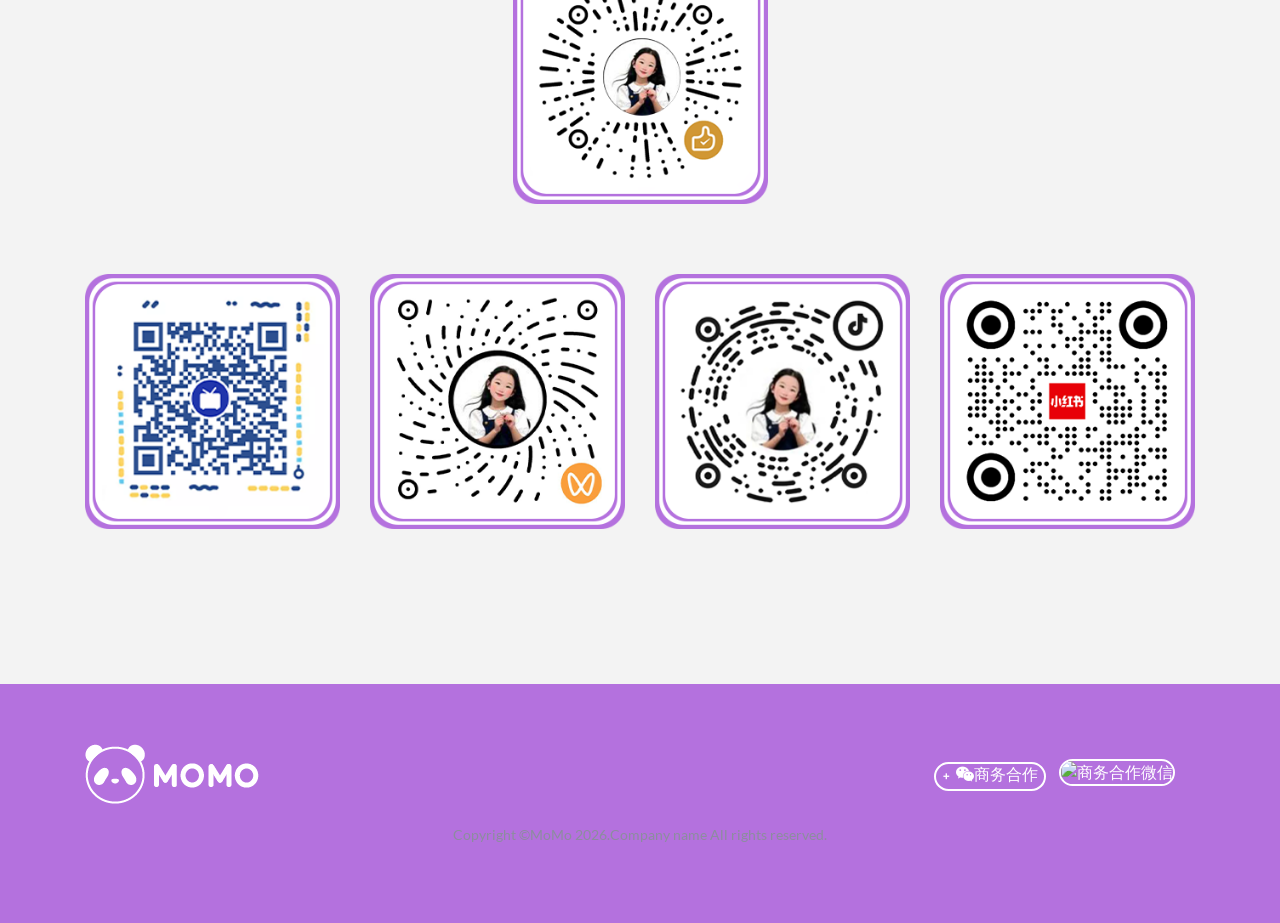
==== commit 3fe1ee9e: "Update index.html" ====
--- a/index.html
+++ b/index.html
@@ -185,7 +185,7 @@
 
                     </p>
                     <p>
-                        [合作范围]▸品牌代言/形象大使▸大型商演/开幕式嘉宾▸高端酒吧/西餐厅驻唱▸短视频拍摄▸个人祝福视频定制▸公益活动形象小天使.
+                        [合作范围]</br>▸品牌代言/形象大使▸大型商演/开幕式嘉宾▸高端西餐厅驻唱</br>▸短视频拍摄▸个人祝福视频定制▸公益活动形象小天使.
                     </p>
                 </div>
                 <div class="col-lg-6 col-md-6 service-right">
@@ -699,8 +699,13 @@
                         <li>
                             <a href="#">
                                 <button class="copy_btn" data-clipboard-text="cloudsmi">+
-                                    <i class="fa fa-weixin" aria-hidden="true"></i>
+                                    <i class="fa fa-weixin" aria-hidden="true"></i>商务合作
                                 </button>
+                            </a>
+                        </li>
+                        <li>
+                            <a href="img/xcx.png" target="_blank" rel="noopener">
+                                <img src="img/xcx.png" alt="商务合作微信"></a>
                             </a>
                         </li>
                     </ul>
@@ -732,5 +737,3 @@
 </body>
 
 </html>
-
-
--- a/css/style.css
+++ b/css/style.css
@@ -2201,9 +2201,15 @@
         -o-transition: all 0.3s ease 0s;
         transition: all 0.3s ease 0s; }
 
+.footer-section .social_links li img {
+      height: 40px;
+      font-size: 16px;
+      margin-right: 10px;
+      border-radius: 20px;
+      border: 2px solid #fff; }
+
 .footer-section .copyright-wrap {
   padding-top: 20px; }
-
 
 .copy_btn {
   background:none;
@@ -2211,7 +2217,7 @@
   cursor:pointer;
   color:#fff;
   font-family: "Josefin Sans", sans-serif;
-  font-size: 30px;
+  font-size: 16px;
   position: relative;
   border-radius: 20px;
   border: 2px solid #fff;}
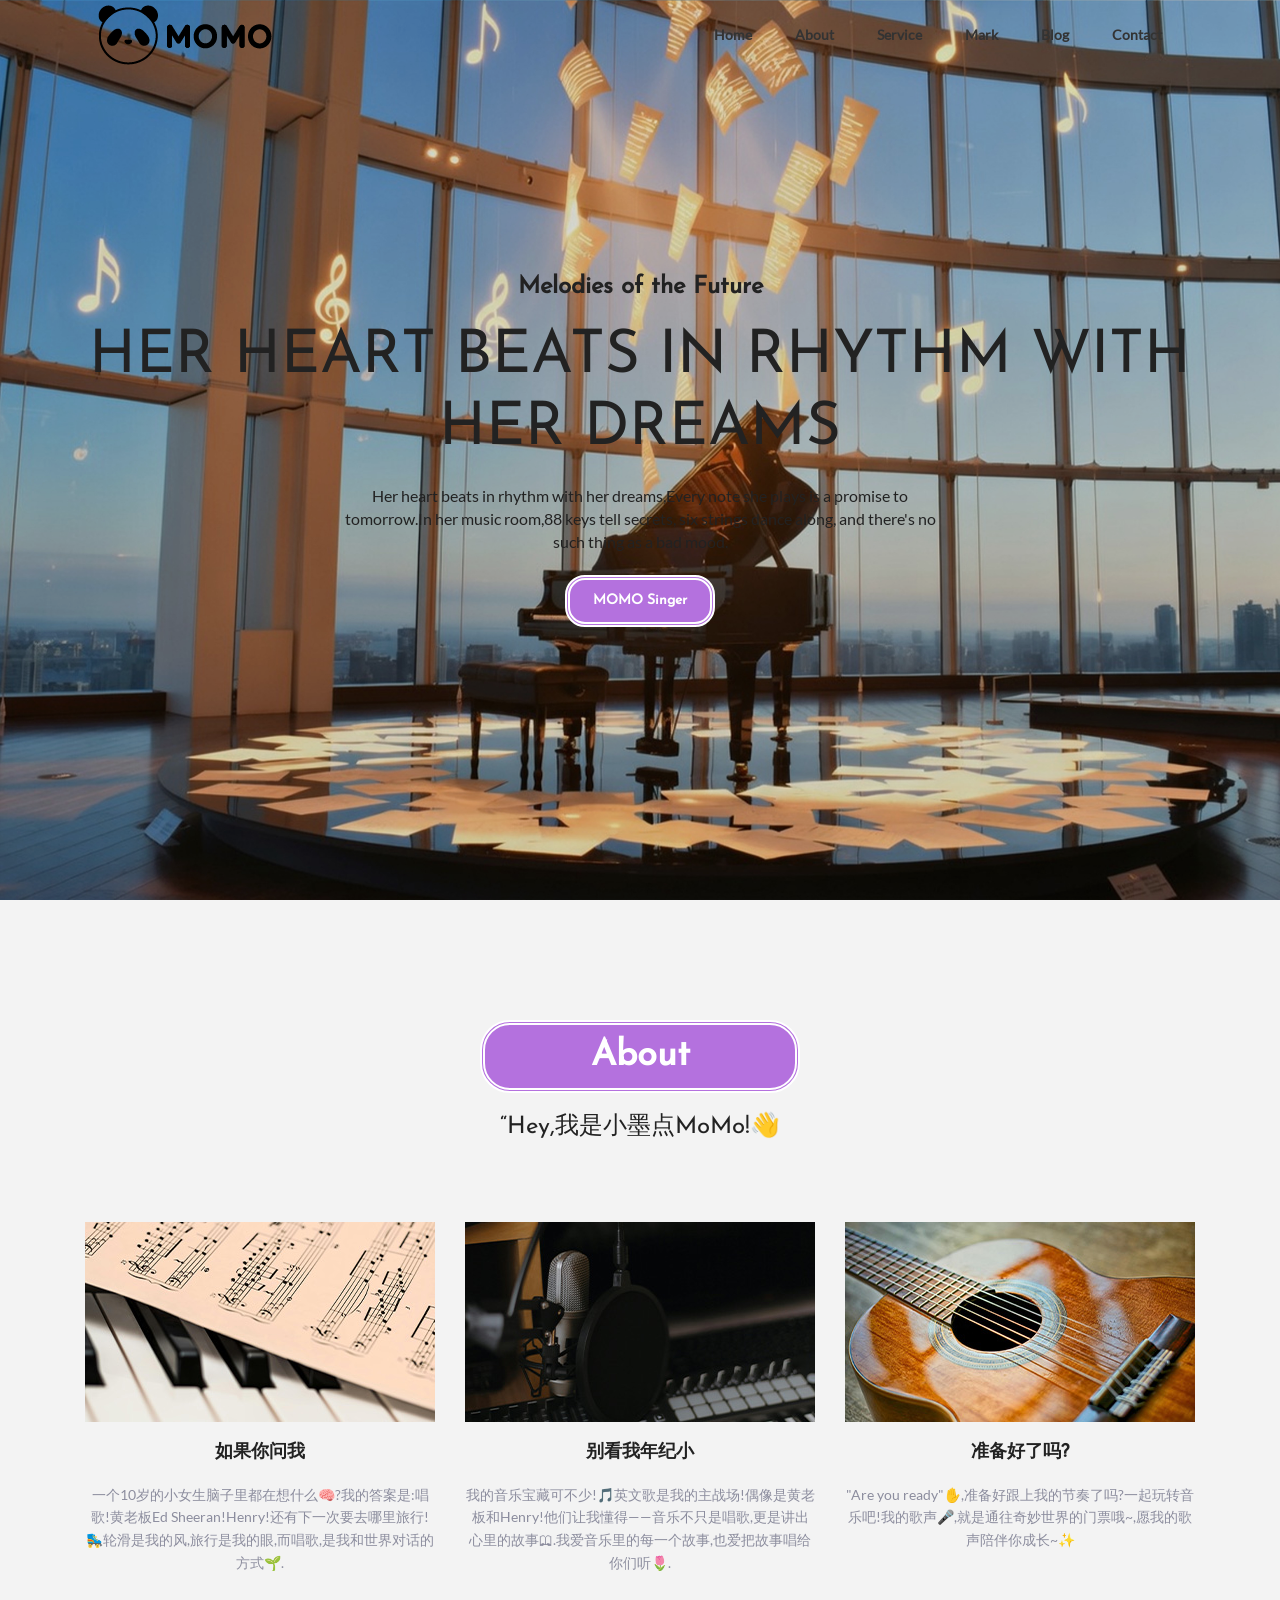
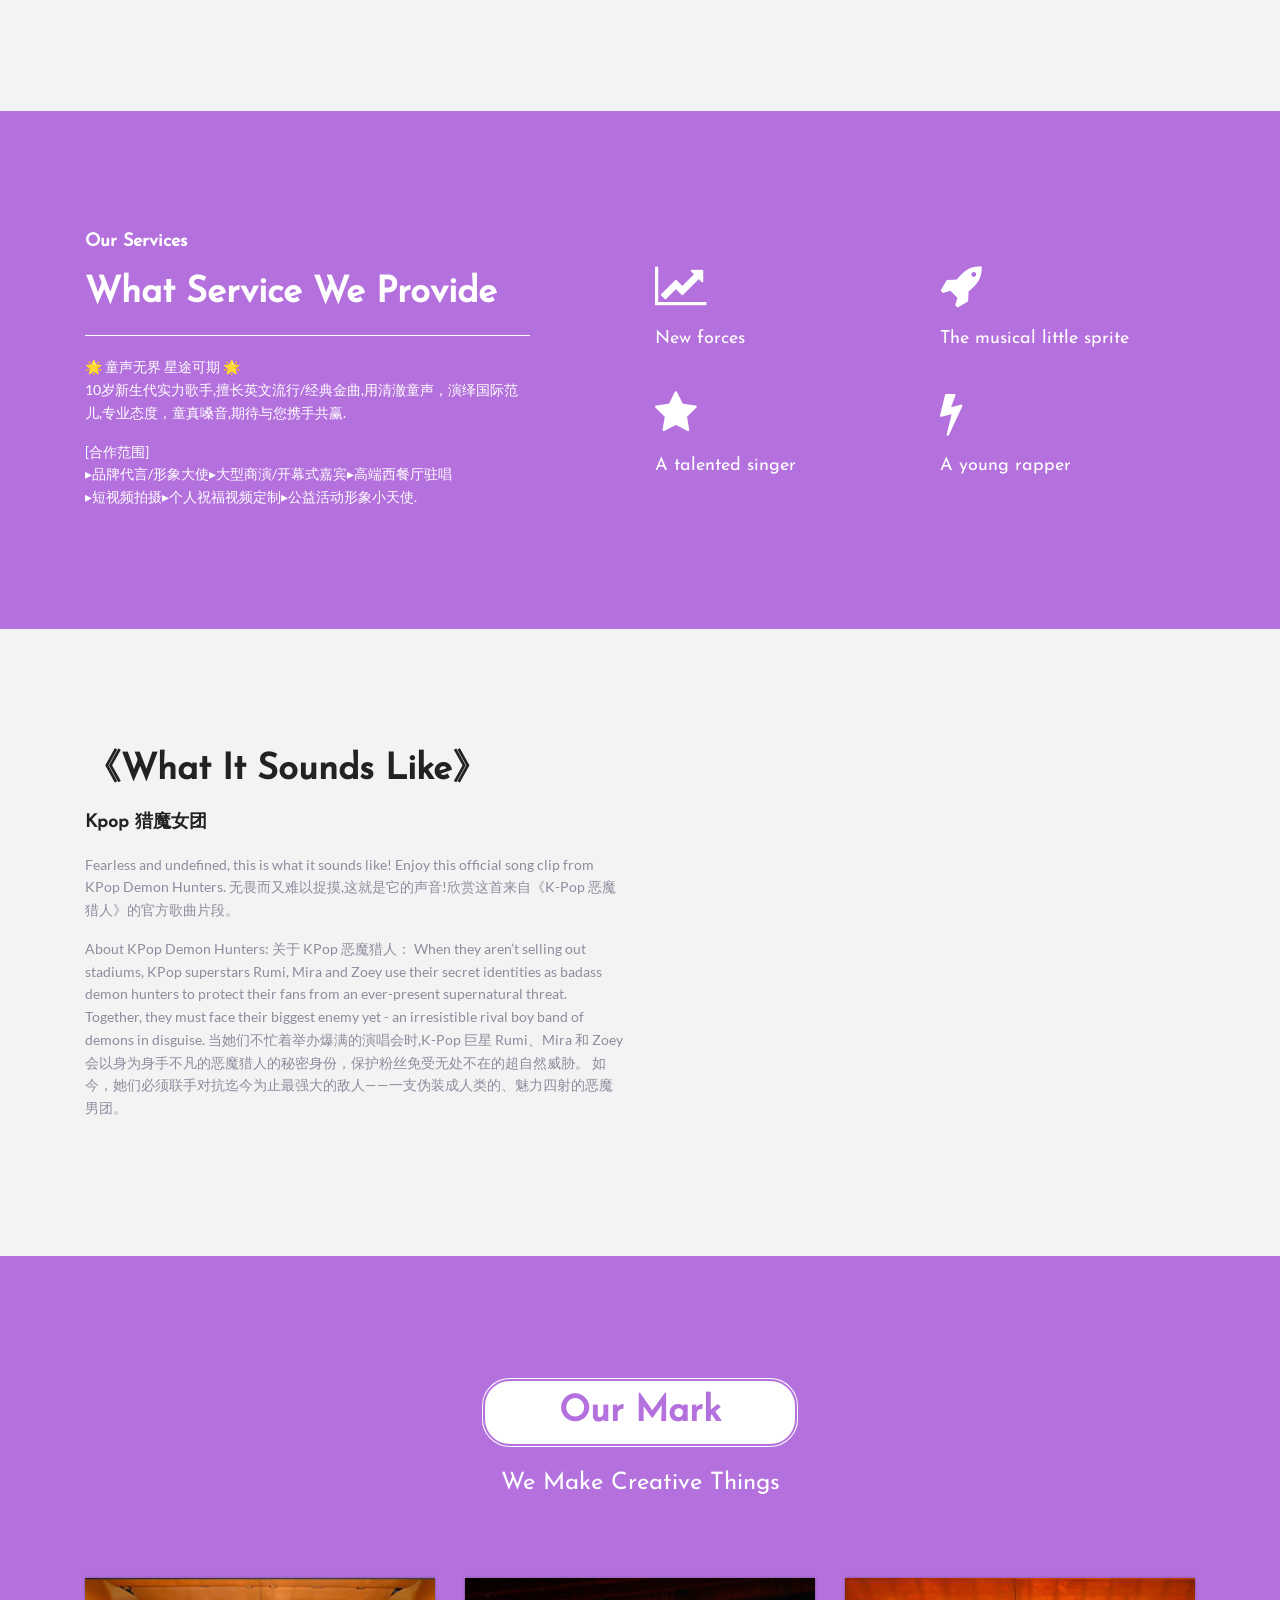
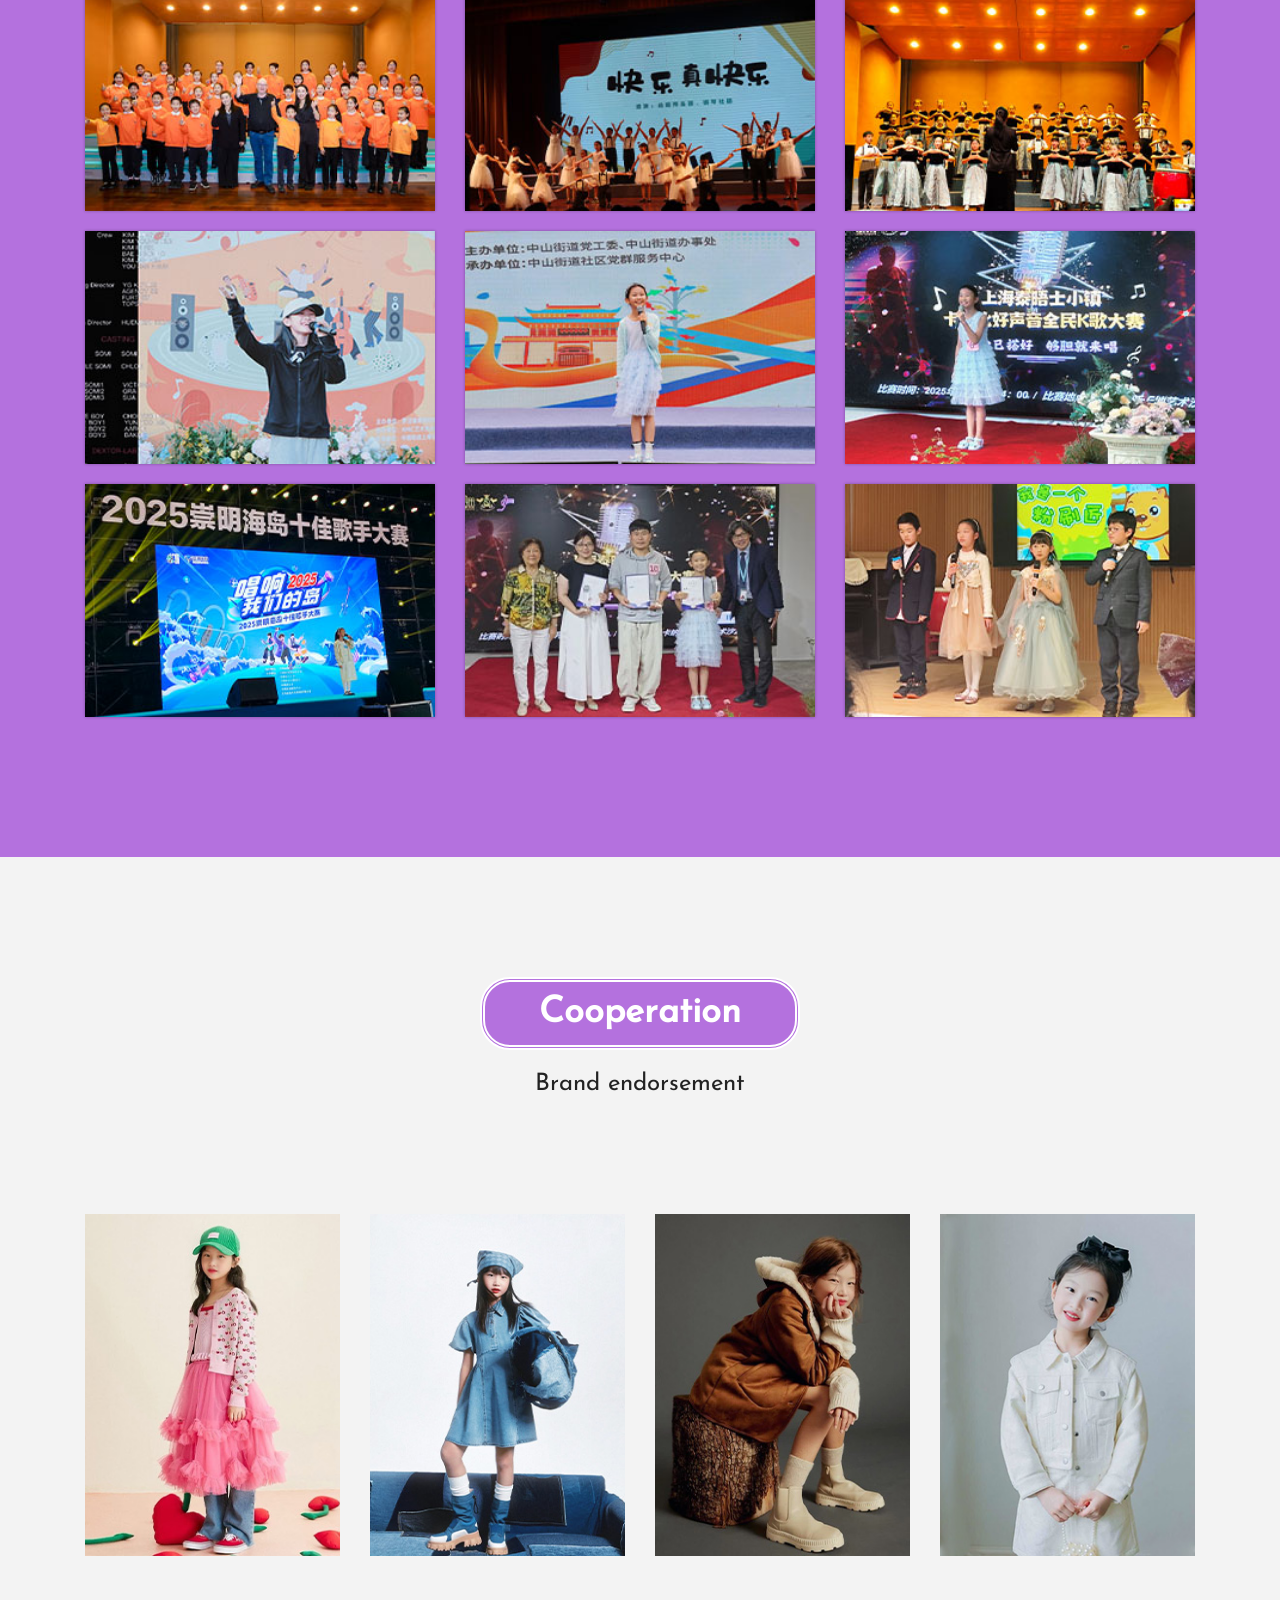
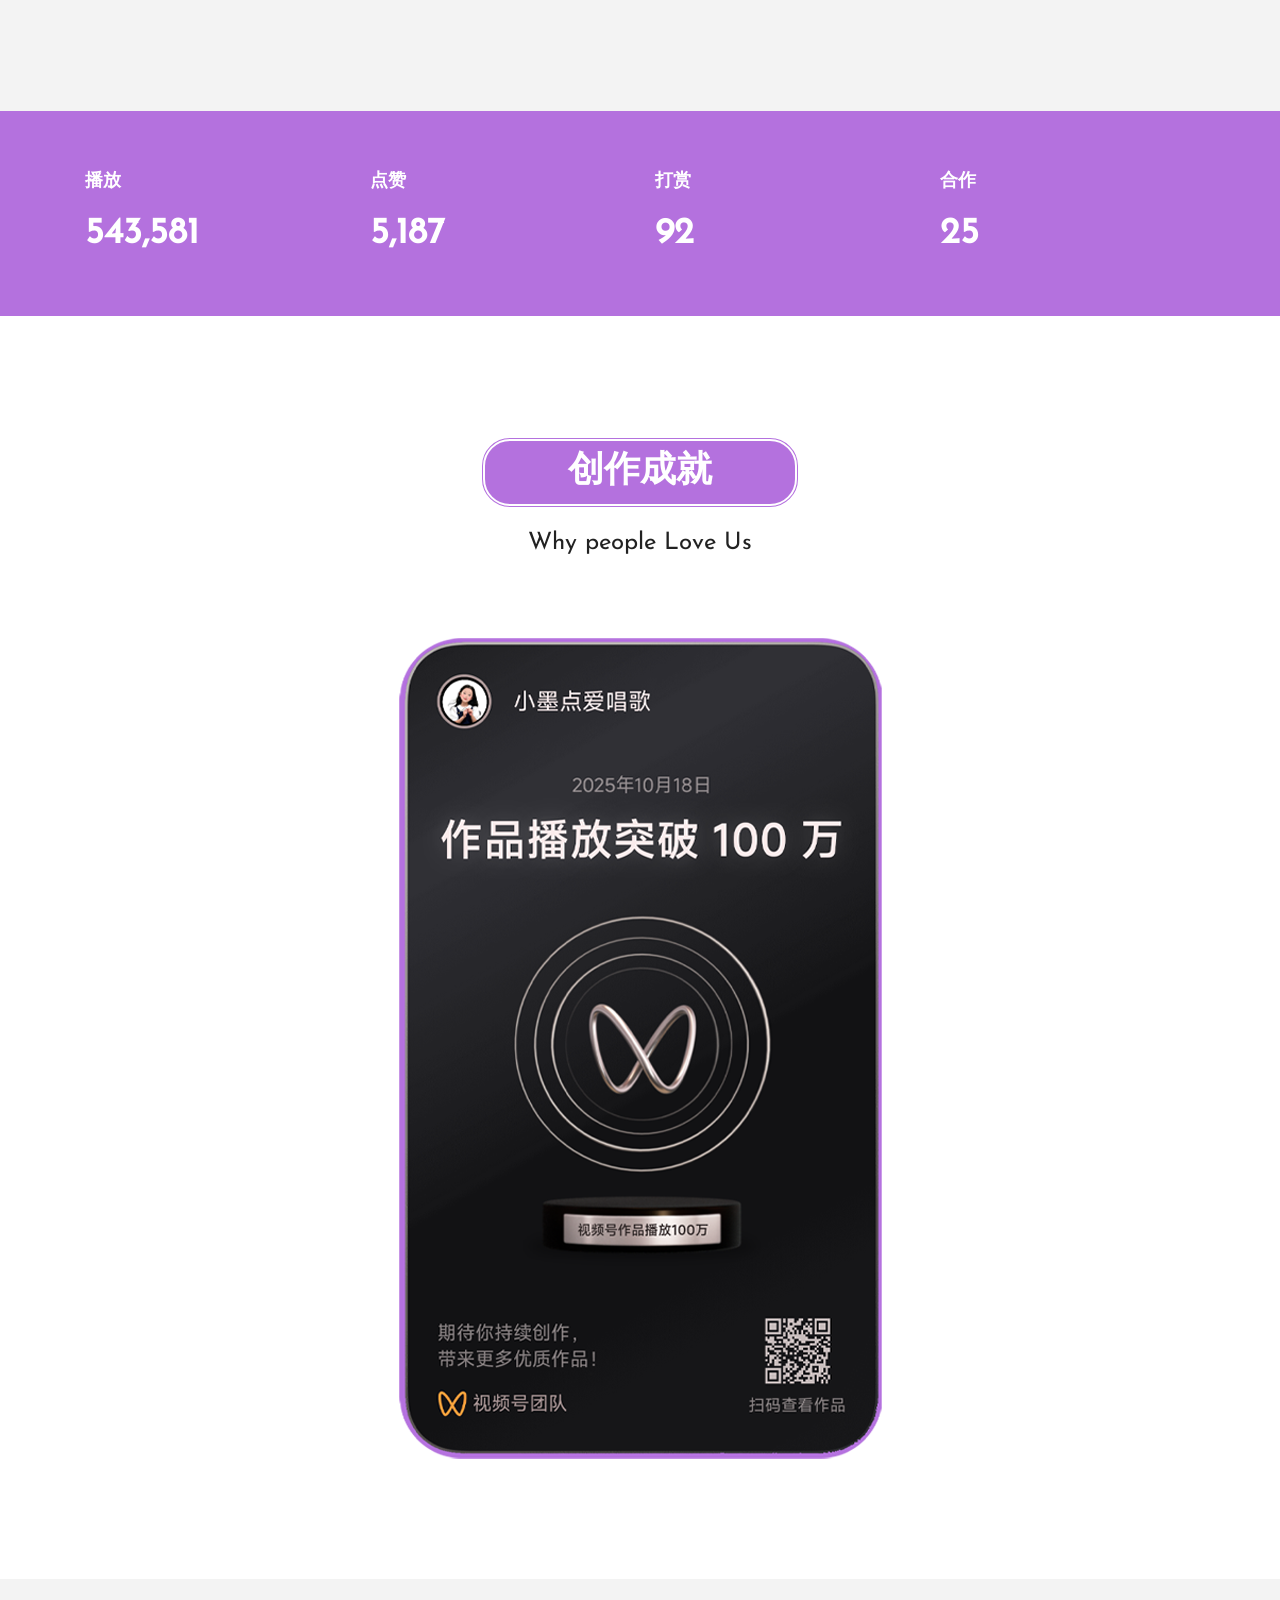
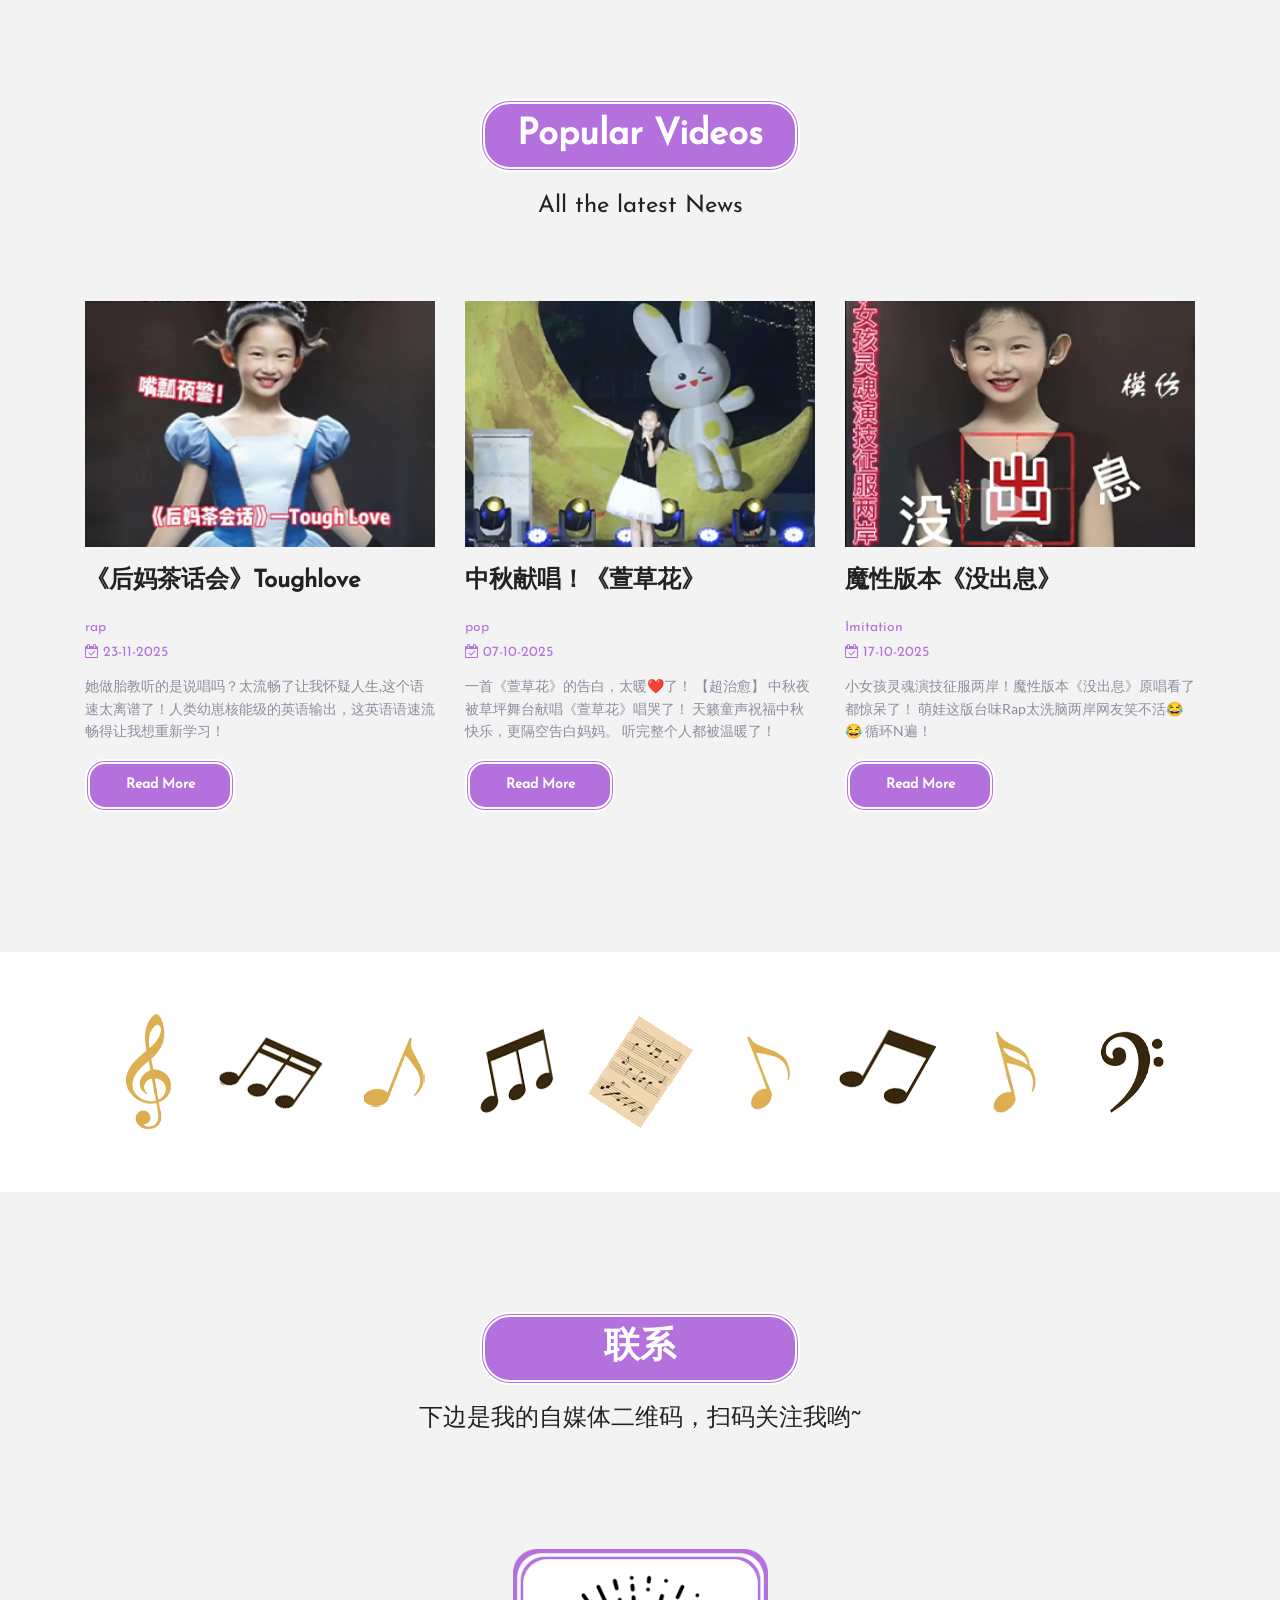
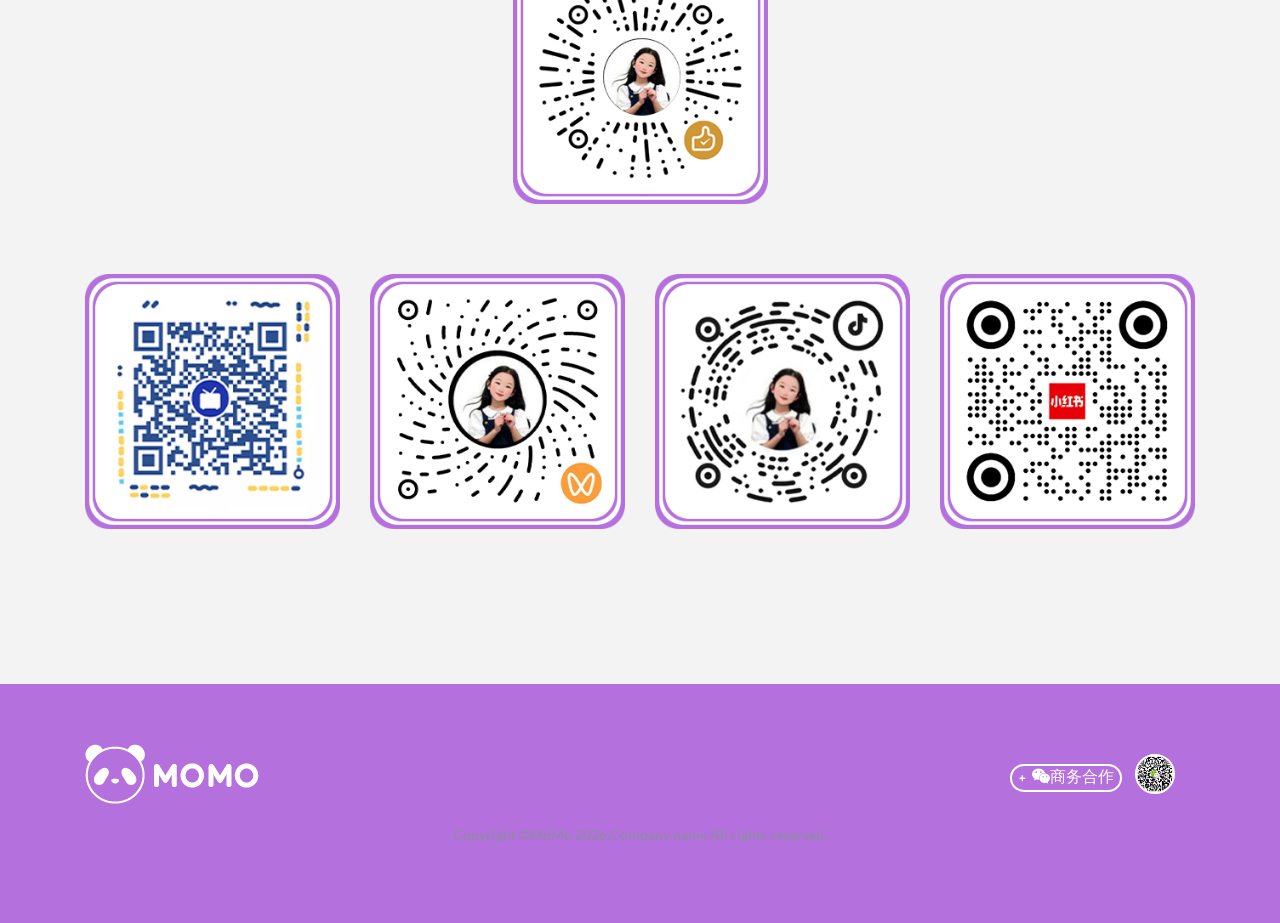
==== commit d076b7a1: "Update index.html" ====
--- a/index.html
+++ b/index.html
@@ -456,7 +456,7 @@
             <div class="row">
                 <div class="col-lg-3 col-md-6 col-sm-6 single-stat">
                     <h4 class="text-white">播放</h4>
-                    <h1 class="counter text-white pt-20">2909,834</h1>
+                    <h1 class="counter text-white pt-20">1309,834</h1>
                 </div>
                 <div class="col-lg-3 col-md-6 col-sm-6 single-stat">
                     <h4 class="text-white">点赞</h4>
@@ -464,11 +464,11 @@
                 </div>
                 <div class="col-lg-3 col-md-6 col-sm-6 single-stat">
                     <h4 class="text-white">打赏</h4>
-                    <h1 class="counter text-white pt-20">534</h1>
+                    <h1 class="counter text-white pt-20">224</h1>
                 </div>
                 <div class="col-lg-3 col-md-6 col-sm-6 single-stat">
                     <h4 class="text-white">合作</h4>
-                    <h1 class="counter text-white pt-20">91</h1>
+                    <h1 class="counter text-white pt-20">62</h1>
                 </div>
             </div>
         </div>
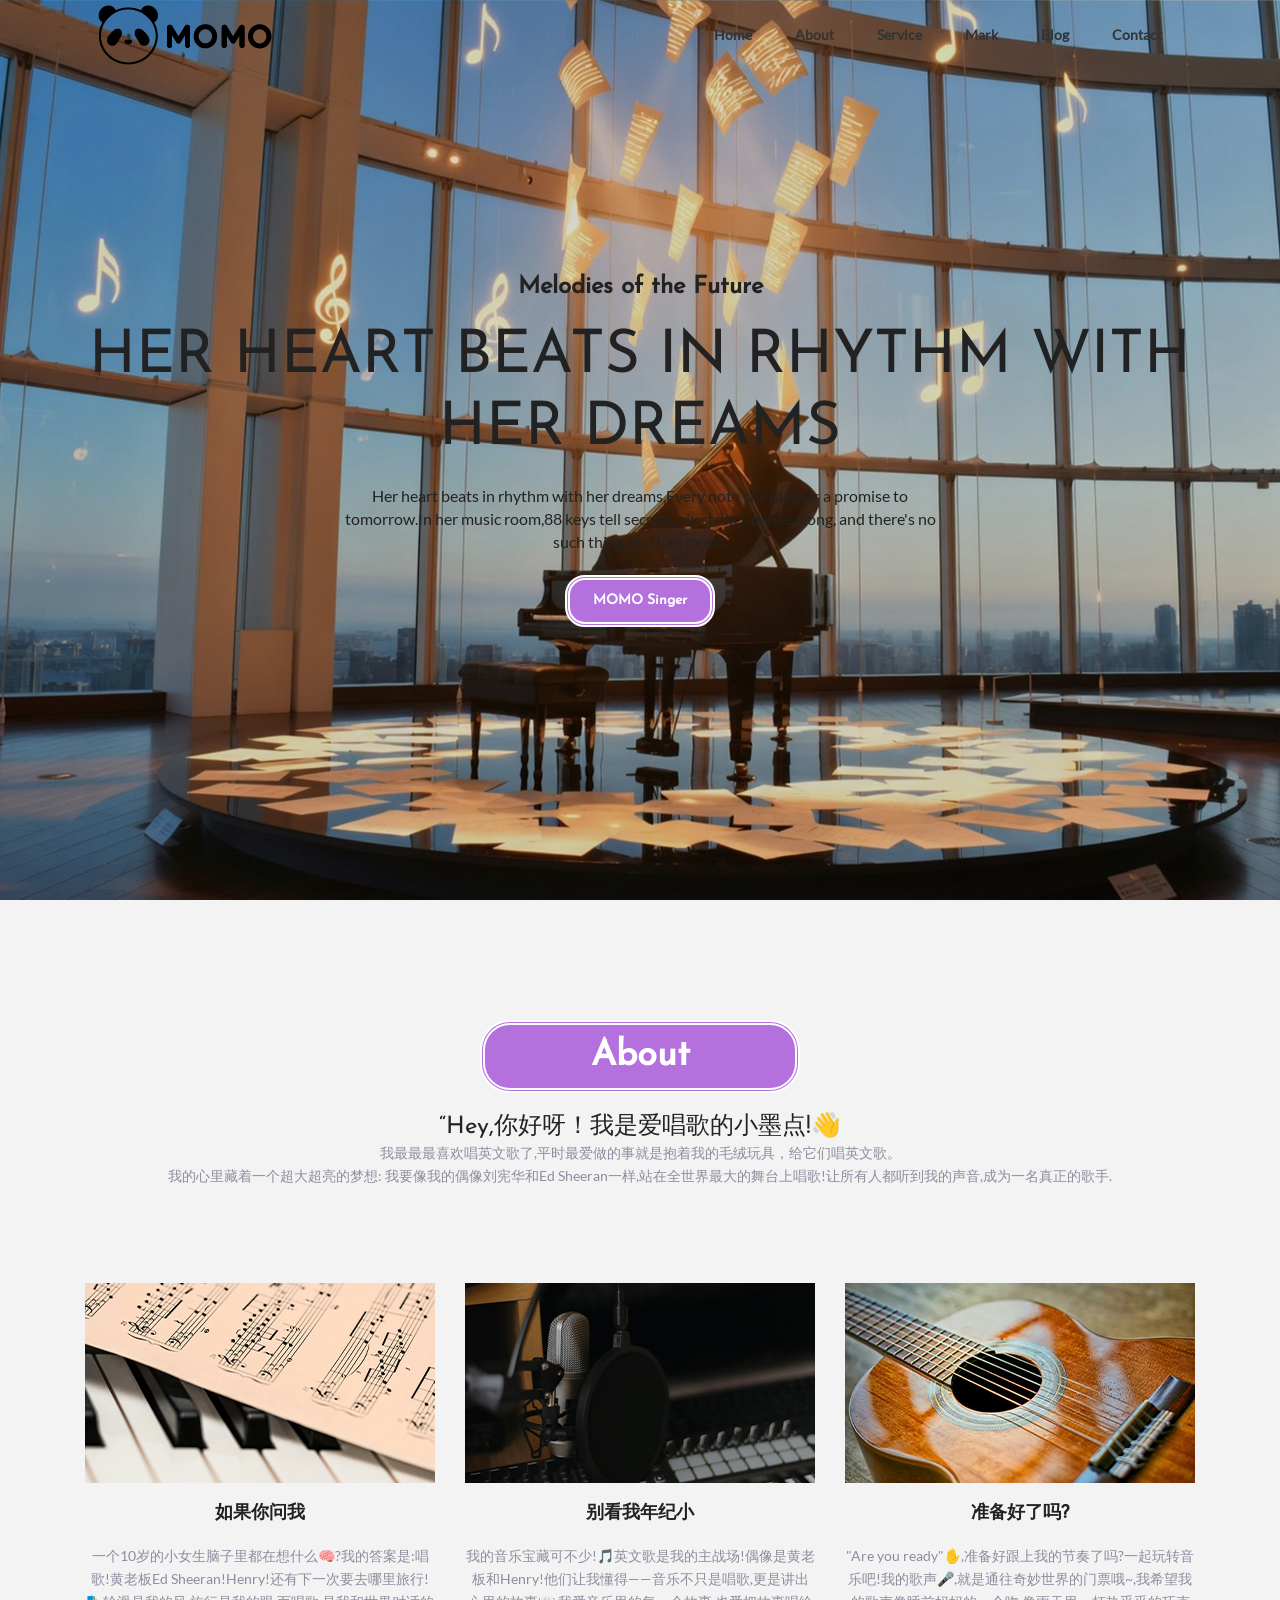
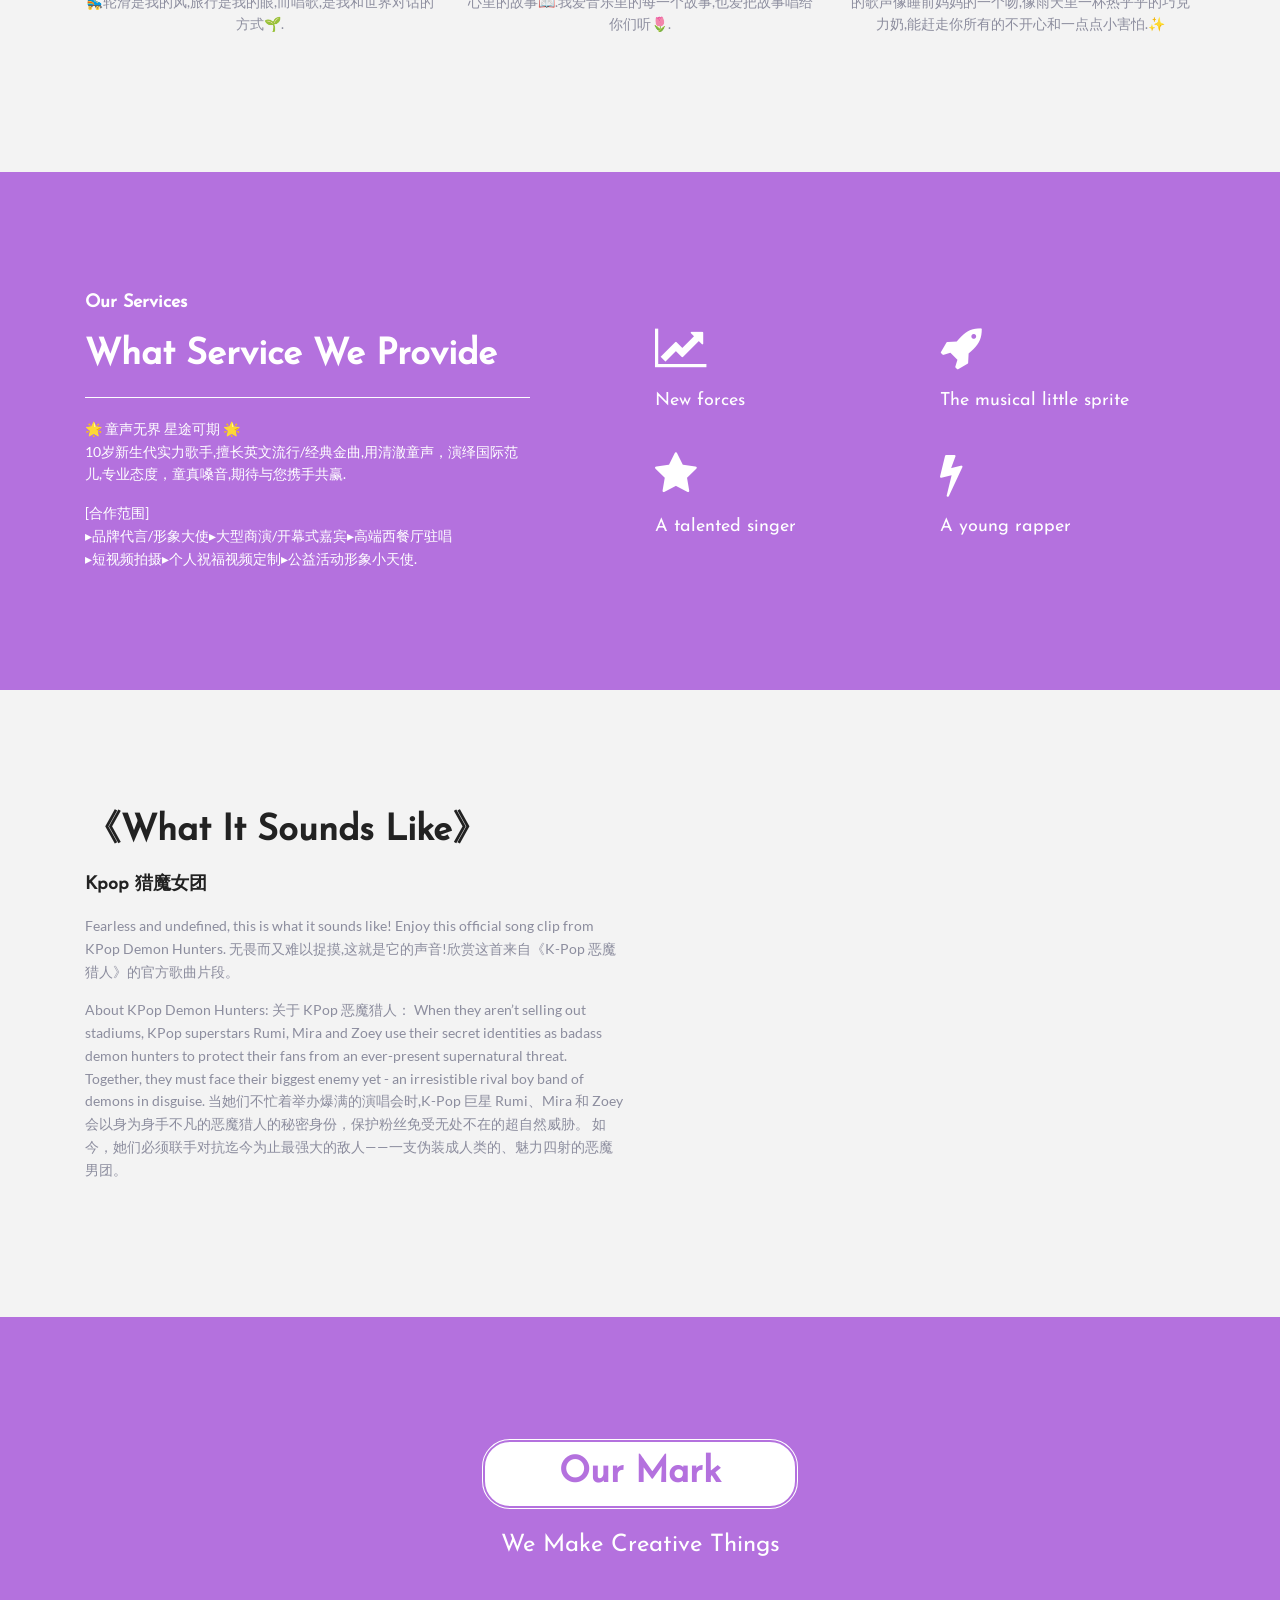
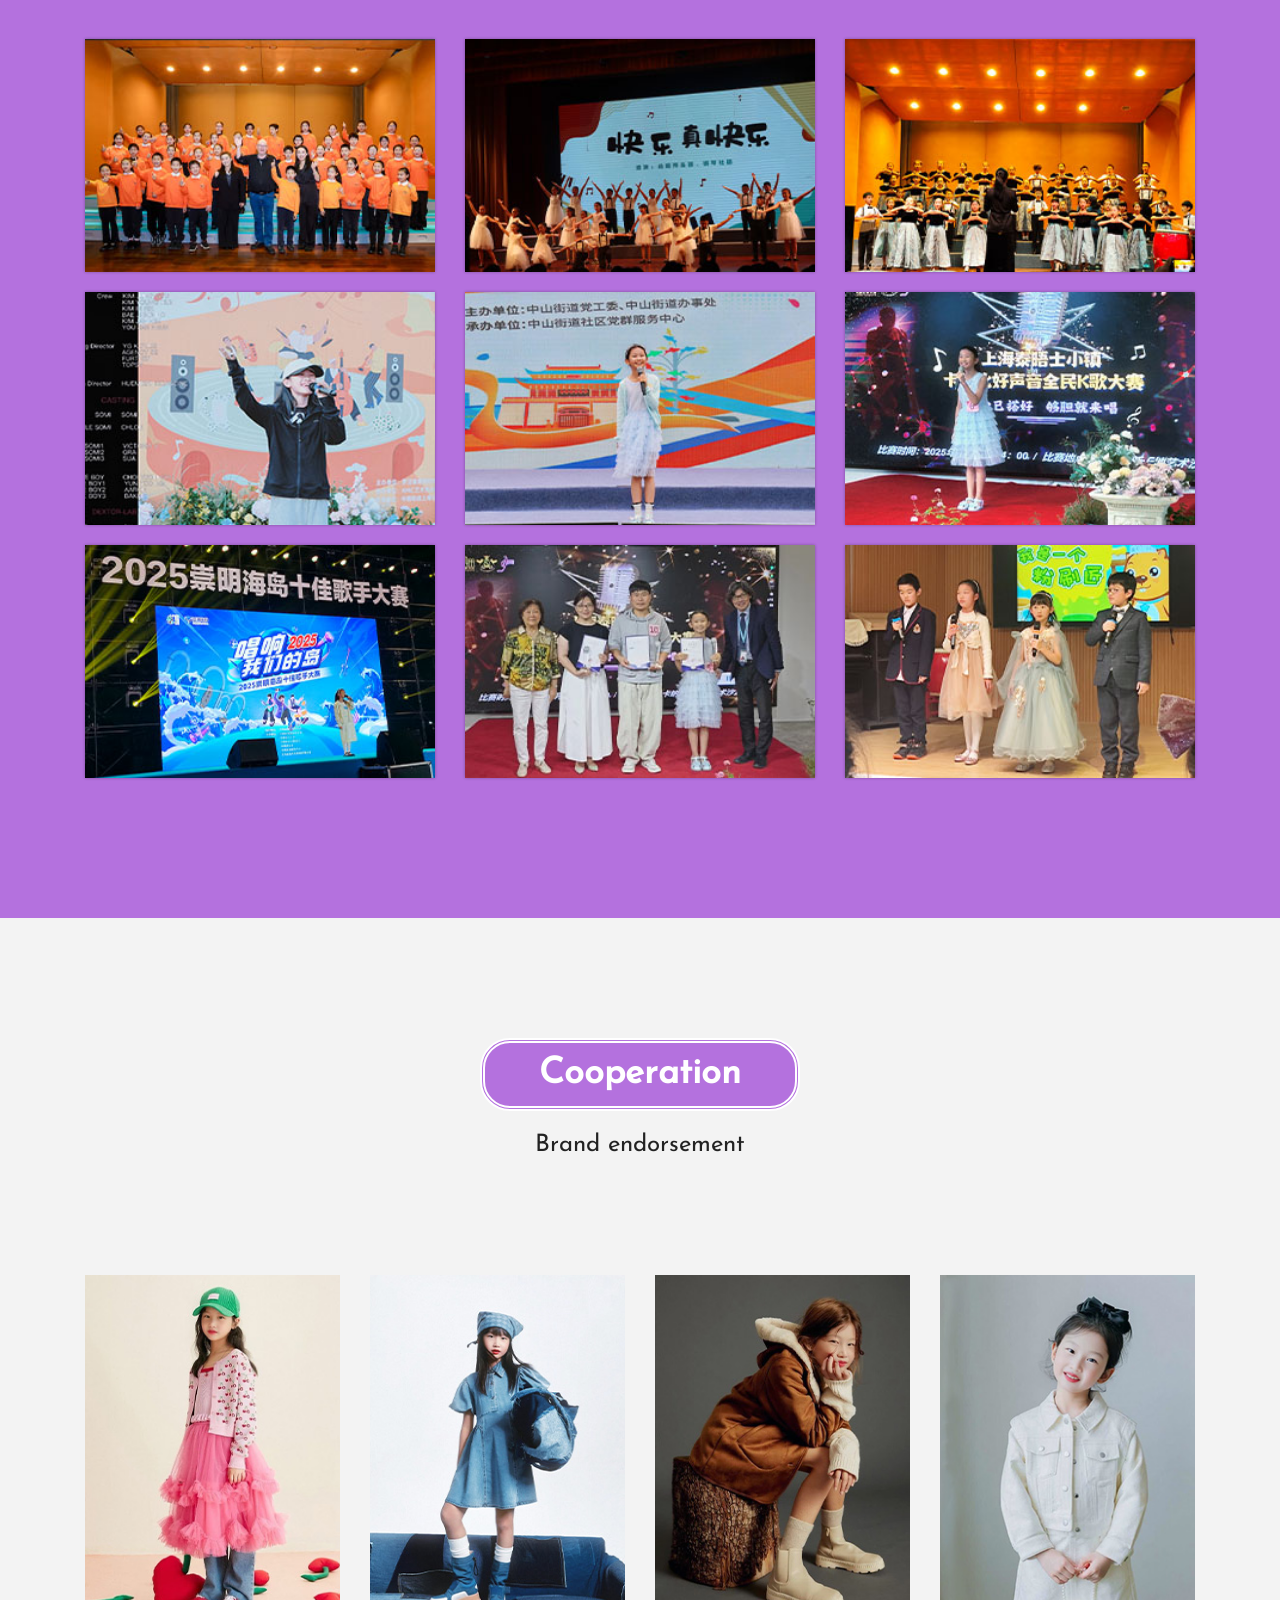
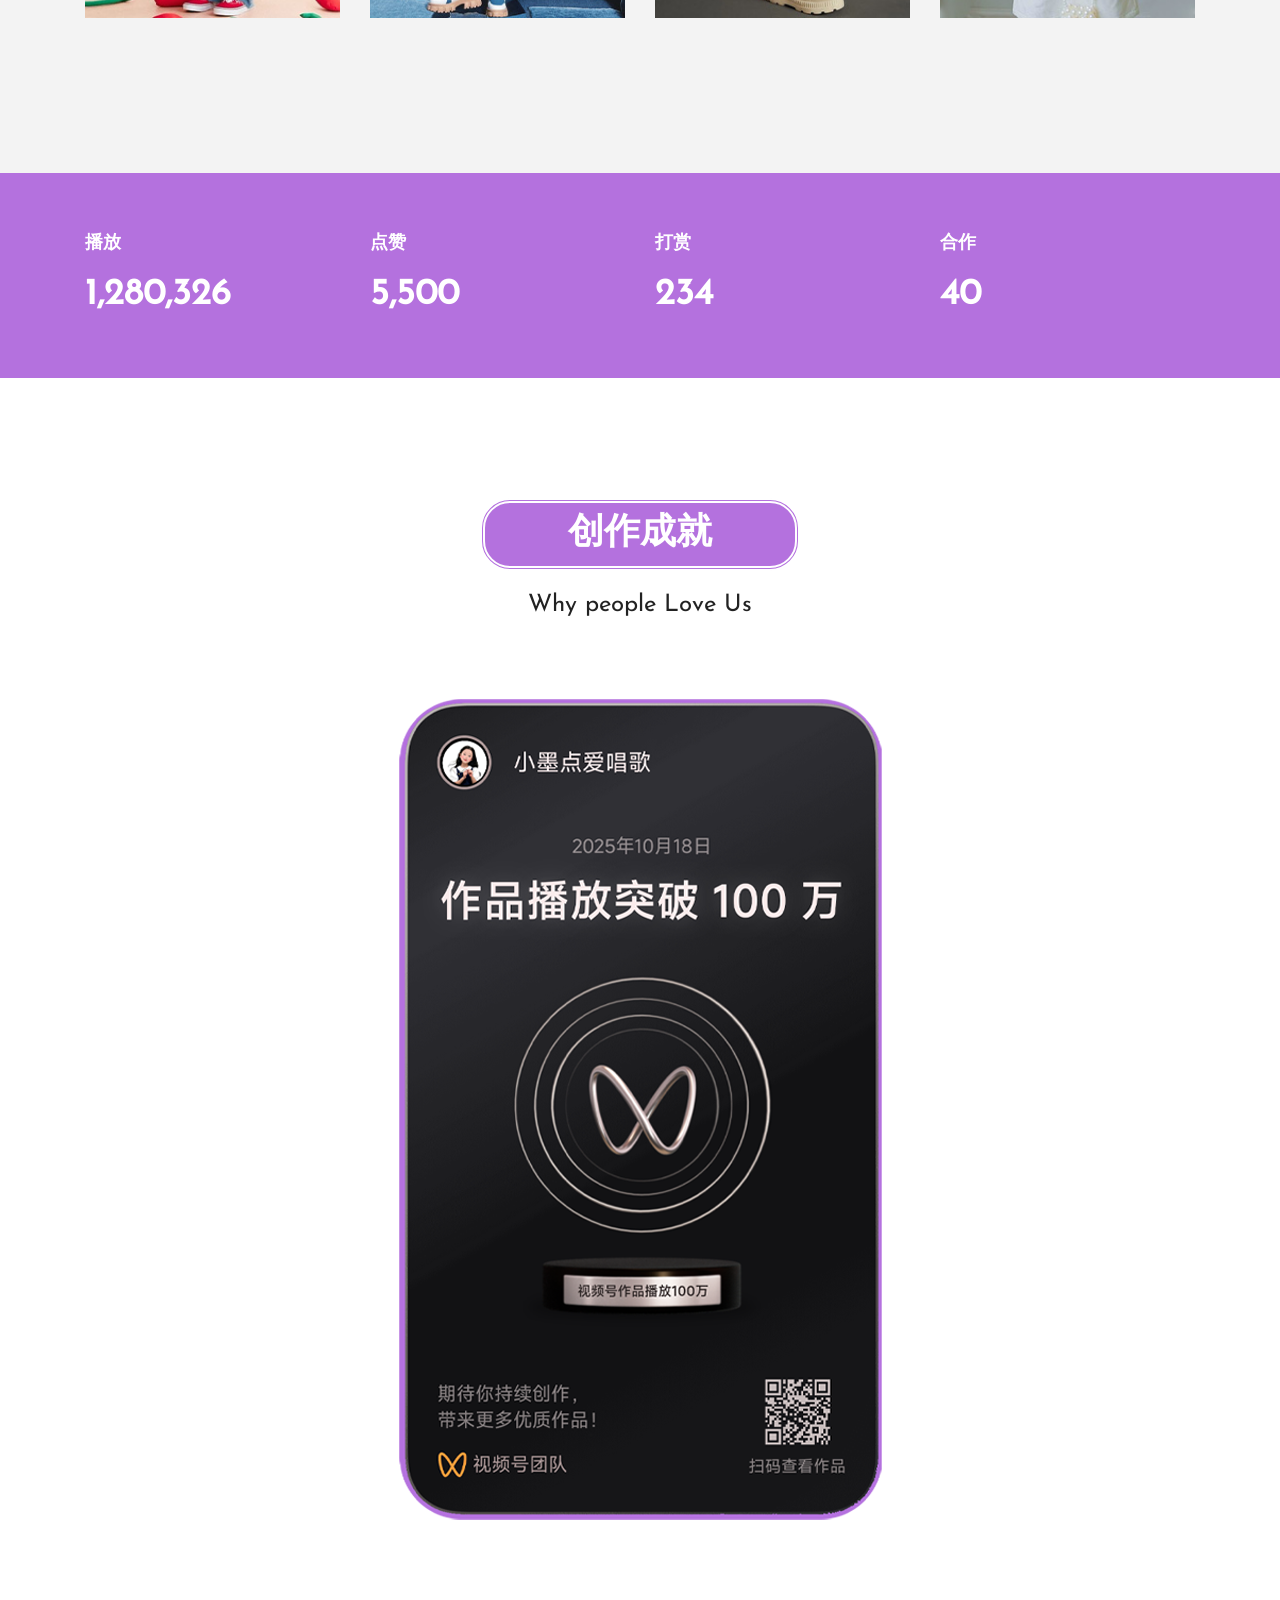
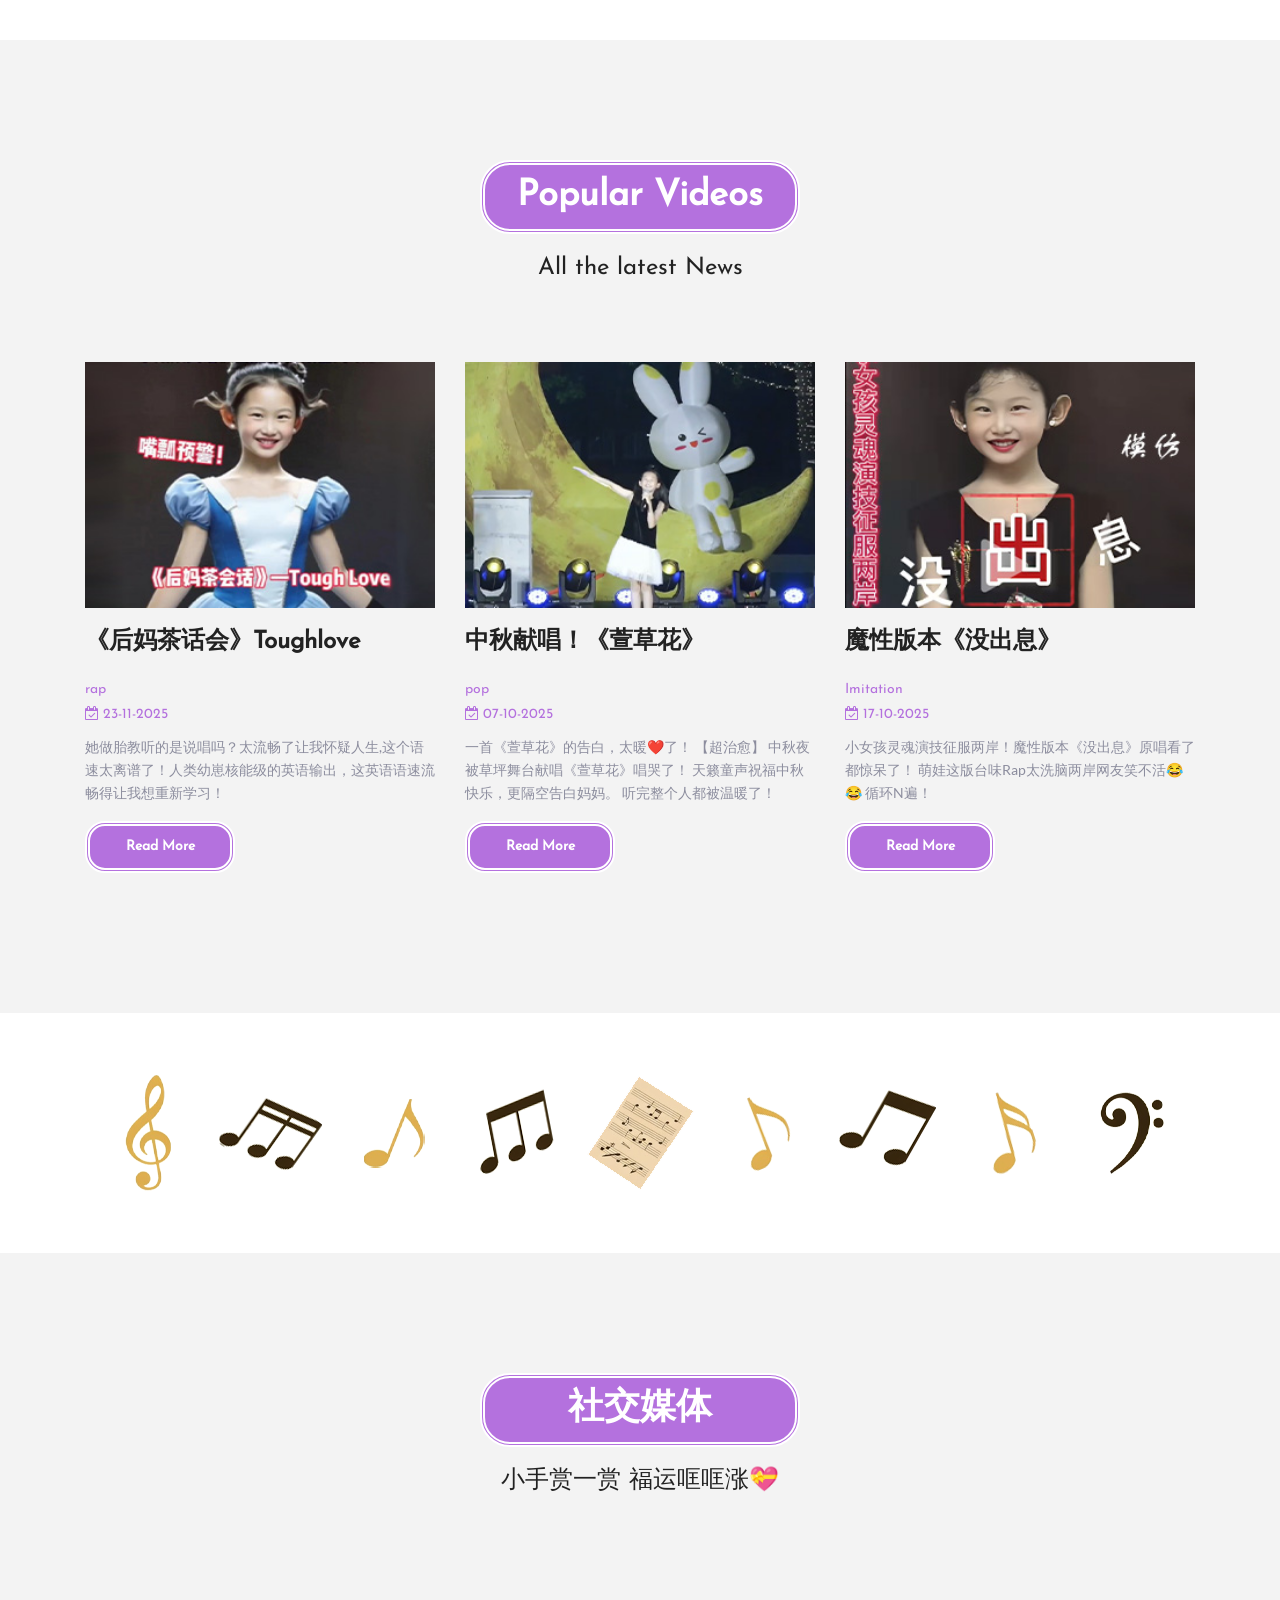
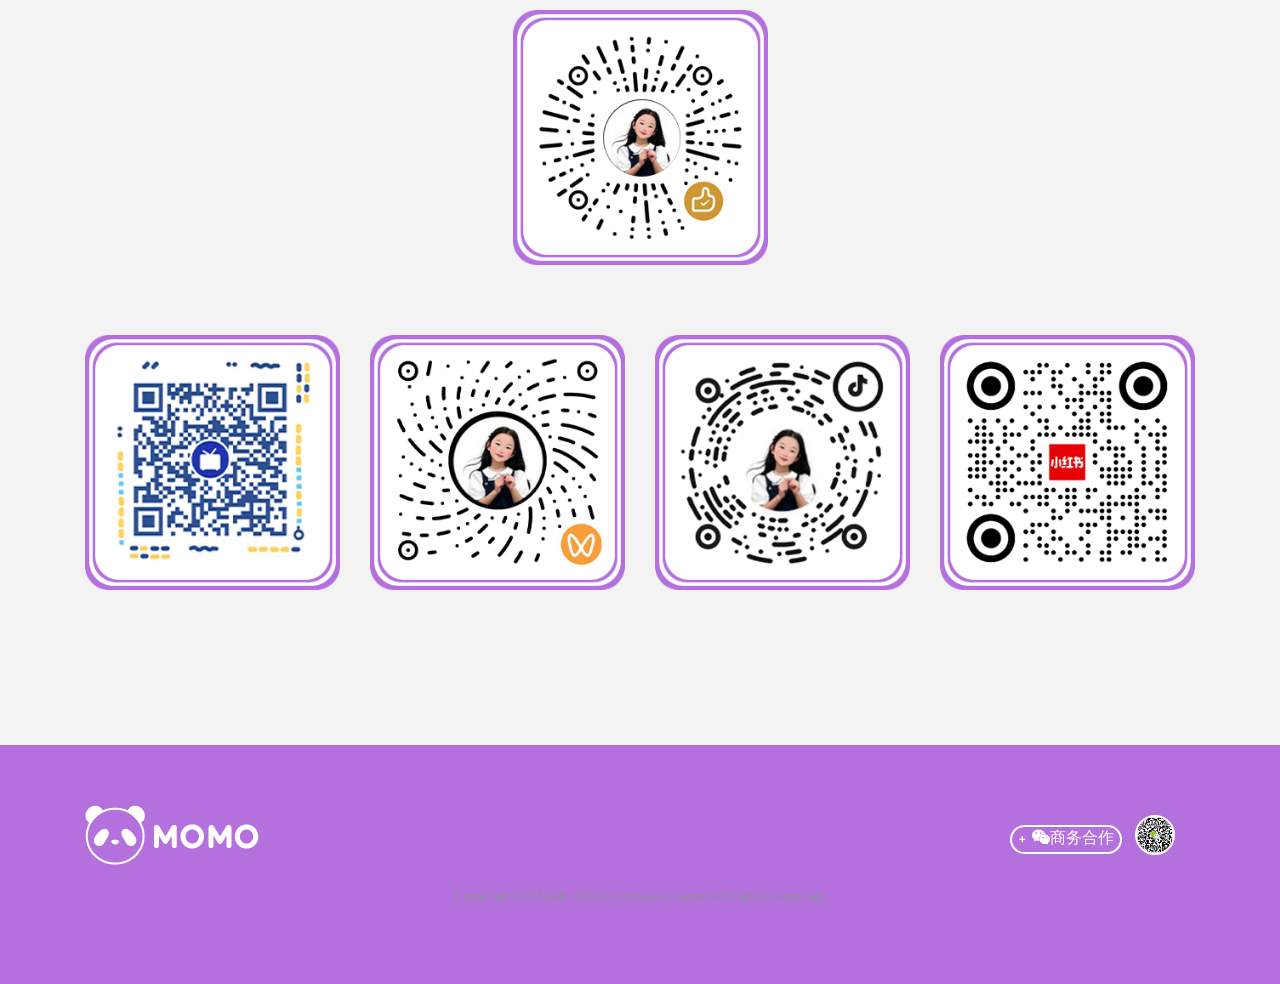
==== commit 5a07d000: "Update index.html" ====
--- a/index.html
+++ b/index.html
@@ -136,7 +136,9 @@
             <div class="row">
                 <div class="section-title col-lg-12">
                     <h1>About</h1>
-                    <h3>“Hey,我是小墨点MoMo!👋</h3>
+                    <h3>“Hey,你好呀！我是爱唱歌的小墨点!👋</h3>
+                    <p>我最最最喜欢唱英文歌了,平时最爱做的事就是抱着我的毛绒玩具，给它们唱英文歌。<br>我的心里藏着一个超大超亮的梦想:
+                        我要像我的偶像刘宪华和Ed Sheeran一样,站在全世界最大的舞台上唱歌!让所有人都听到我的声音,成为一名真正的歌手.</p>
                 </div>
             </div>
             <div class="row justify-content-center">
@@ -155,7 +157,7 @@
                     <div class="about-details">
                         <h4>别看我年纪小</h4>
                         <p>
-                            我的音乐宝藏可不少!🎵英文歌是我的主战场!偶像是黄老板和Henry!他们让我懂得——音乐不只是唱歌,更是讲出心里的故事🕮.我爱音乐里的每一个故事,也爱把故事唱给你们听🌷.
+                            我的音乐宝藏可不少!🎵英文歌是我的主战场!偶像是黄老板和Henry!他们让我懂得——音乐不只是唱歌,更是讲出心里的故事📖.我爱音乐里的每一个故事,也爱把故事唱给你们听🌷.
                         </p>
                     </div>
                 </div>
@@ -164,7 +166,8 @@
                     <div class="about-details">
                         <h4>准备好了吗?</h4>
                         <p>
-                            "Are you ready"✋️,准备好跟上我的节奏了吗?一起玩转音乐吧!我的歌声🎤,就是通往奇妙世界的门票哦~,愿我的歌声陪伴你成长~✨
+                            "Are you
+                            ready"✋️,准备好跟上我的节奏了吗?一起玩转音乐吧!我的歌声🎤,就是通往奇妙世界的门票哦~,我希望我的歌声像睡前妈妈的一个吻,像雨天里一杯热乎乎的巧克力奶,能赶走你所有的不开心和一点点小害怕.✨
                         </p>
                     </div>
                 </div>
@@ -456,7 +459,7 @@
             <div class="row">
                 <div class="col-lg-3 col-md-6 col-sm-6 single-stat">
                     <h4 class="text-white">播放</h4>
-                    <h1 class="counter text-white pt-20">1309,834</h1>
+                    <h1 class="counter text-white pt-20">2909,834</h1>
                 </div>
                 <div class="col-lg-3 col-md-6 col-sm-6 single-stat">
                     <h4 class="text-white">点赞</h4>
@@ -464,11 +467,11 @@
                 </div>
                 <div class="col-lg-3 col-md-6 col-sm-6 single-stat">
                     <h4 class="text-white">打赏</h4>
-                    <h1 class="counter text-white pt-20">224</h1>
+                    <h1 class="counter text-white pt-20">534</h1>
                 </div>
                 <div class="col-lg-3 col-md-6 col-sm-6 single-stat">
                     <h4 class="text-white">合作</h4>
-                    <h1 class="counter text-white pt-20">62</h1>
+                    <h1 class="counter text-white pt-20">91</h1>
                 </div>
             </div>
         </div>
@@ -613,8 +616,8 @@
         <div class="container">
             <div class="row">
                 <div class="section-title col-lg-12">
-                    <h1>联系</h1>
-                    <h3>下边是我的自媒体二维码，扫码关注我哟~</h3>
+                    <h1>社交媒体</h1>
+                    <h3>小手赏一赏 福运哐哐涨💝</h3>
                 </div>
             </div>
 
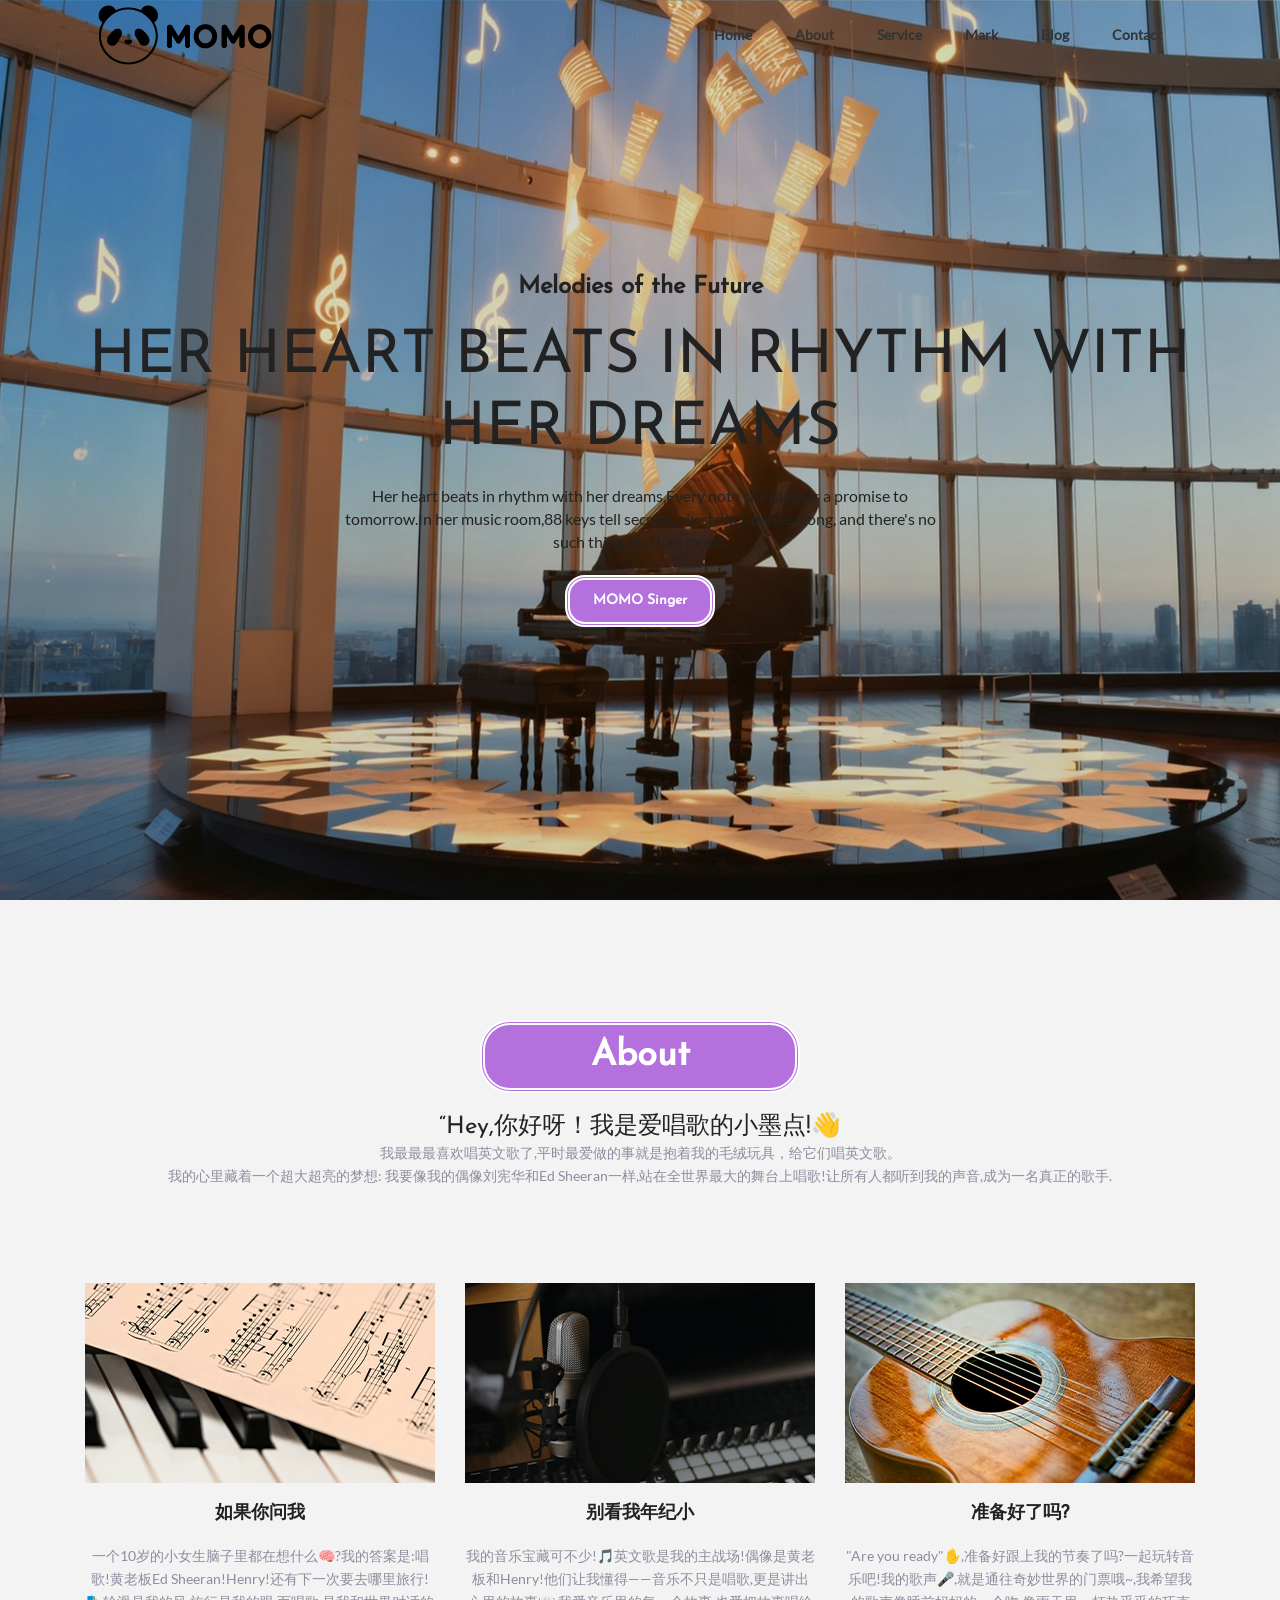
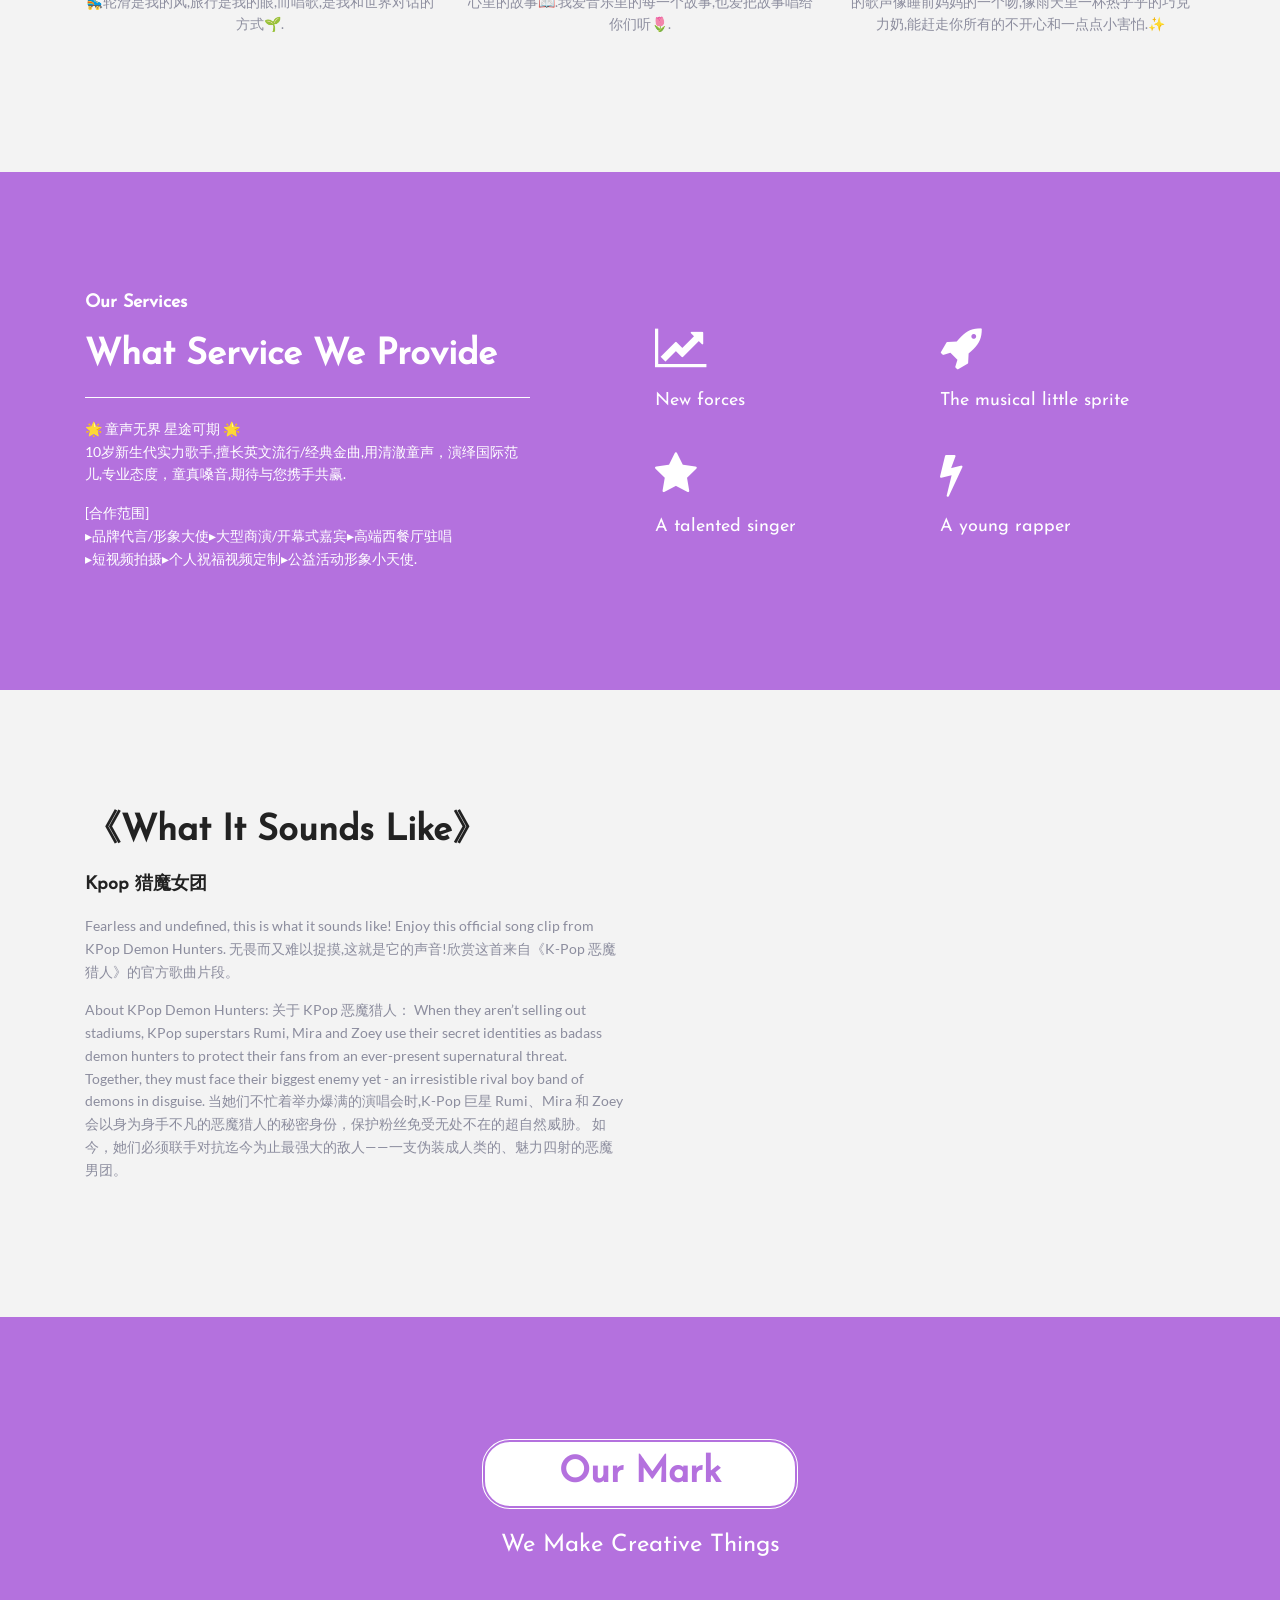
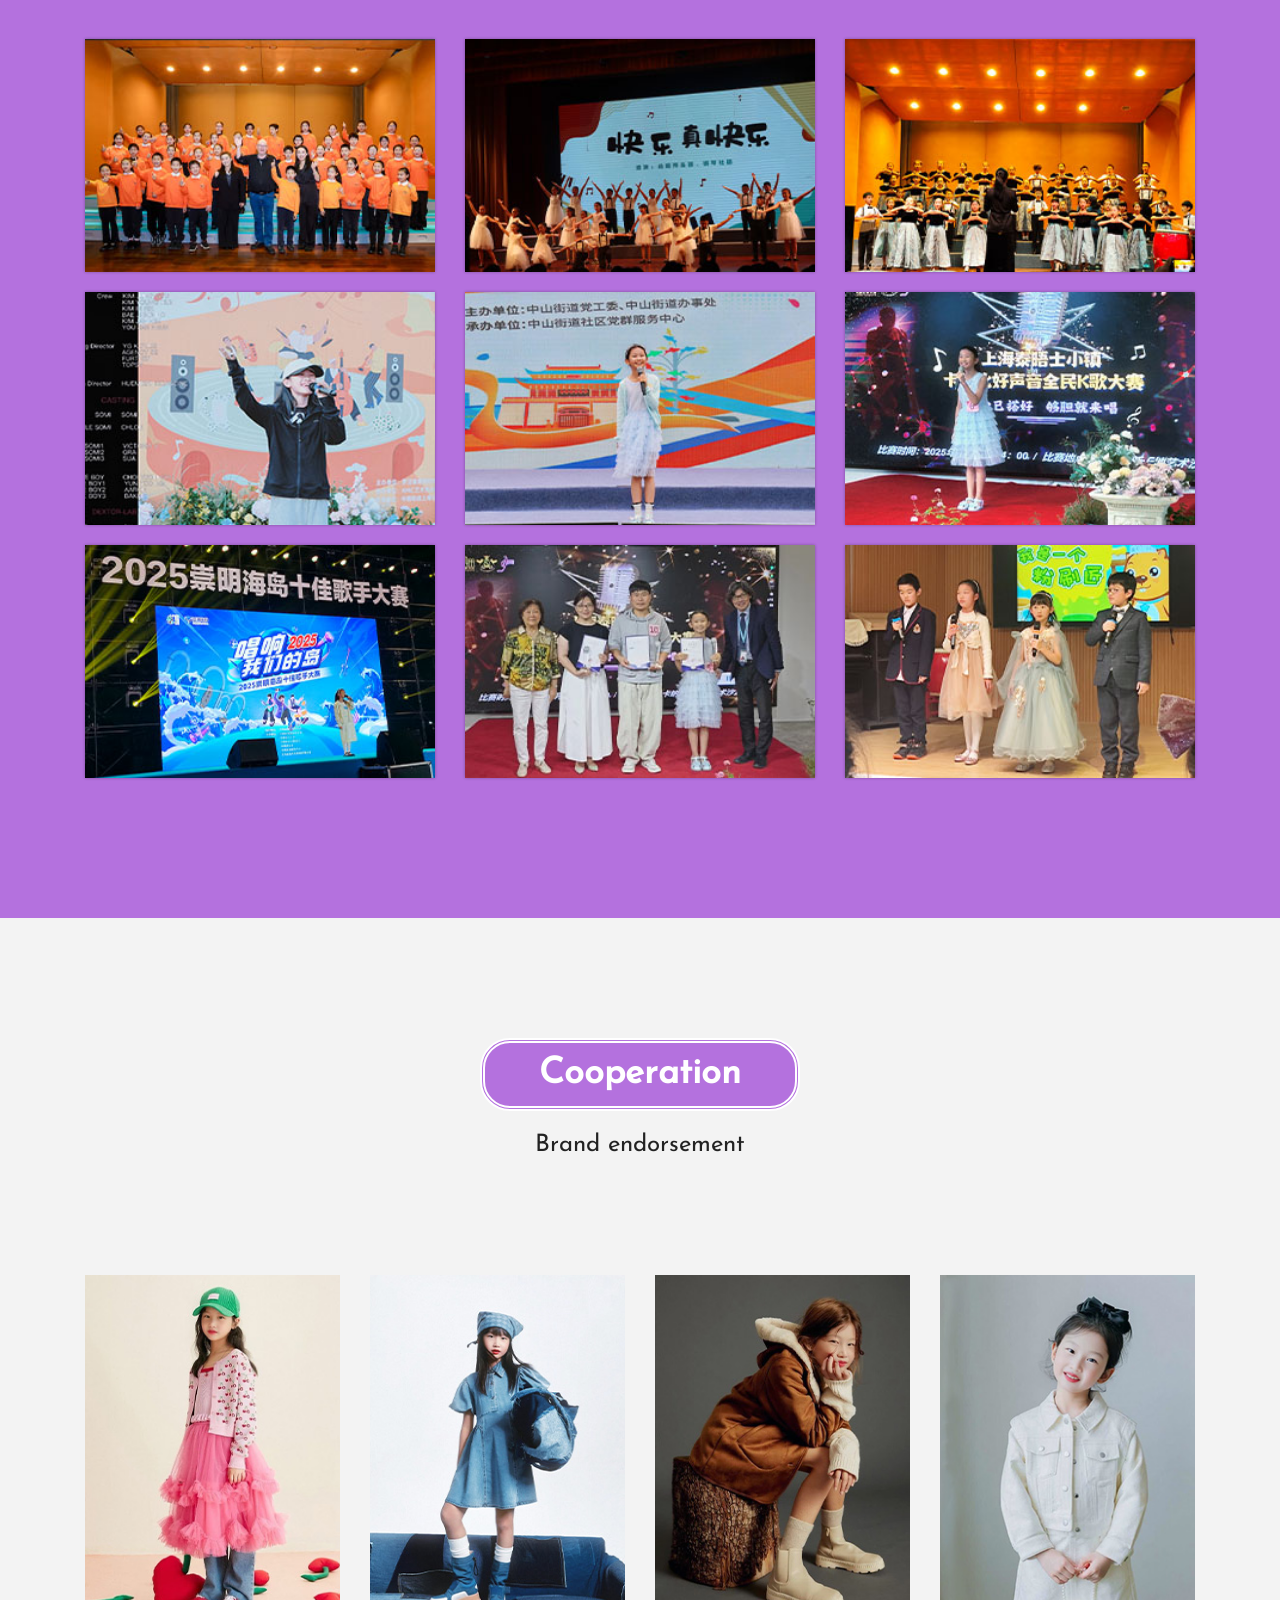
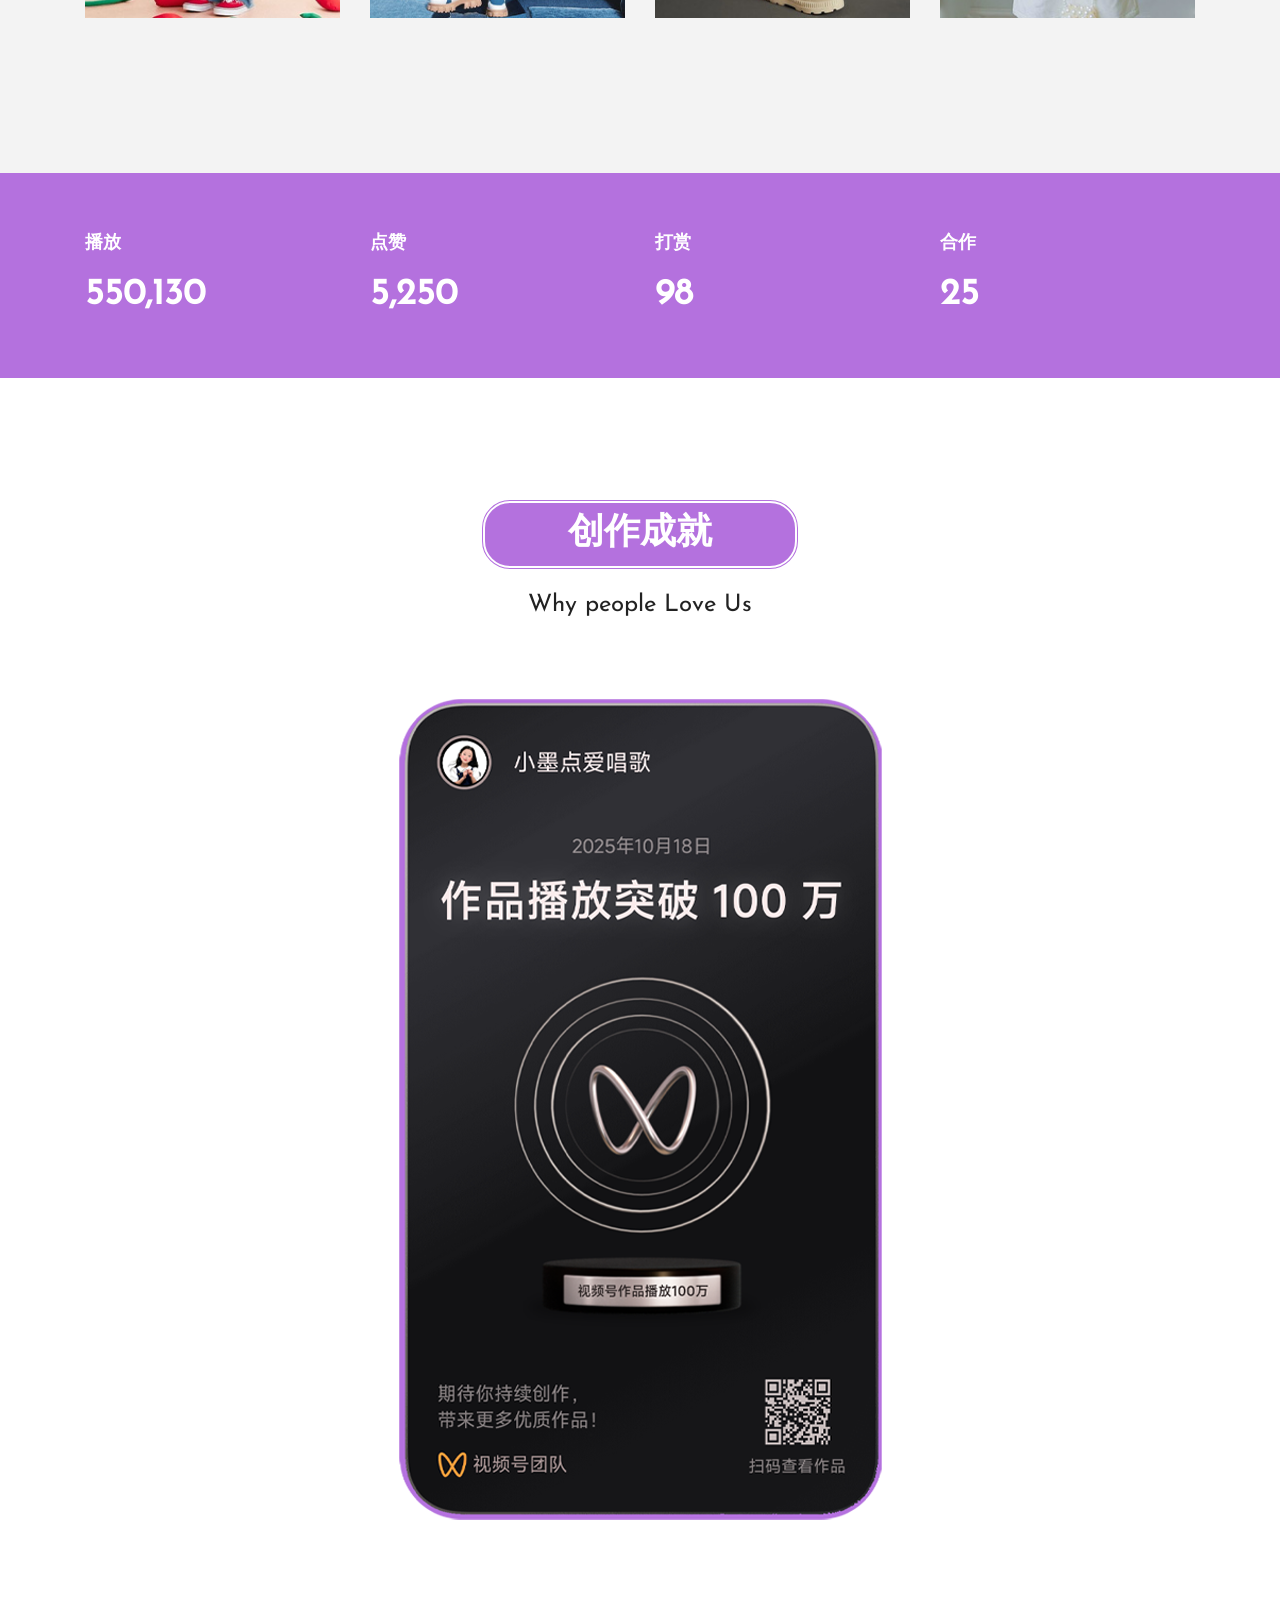
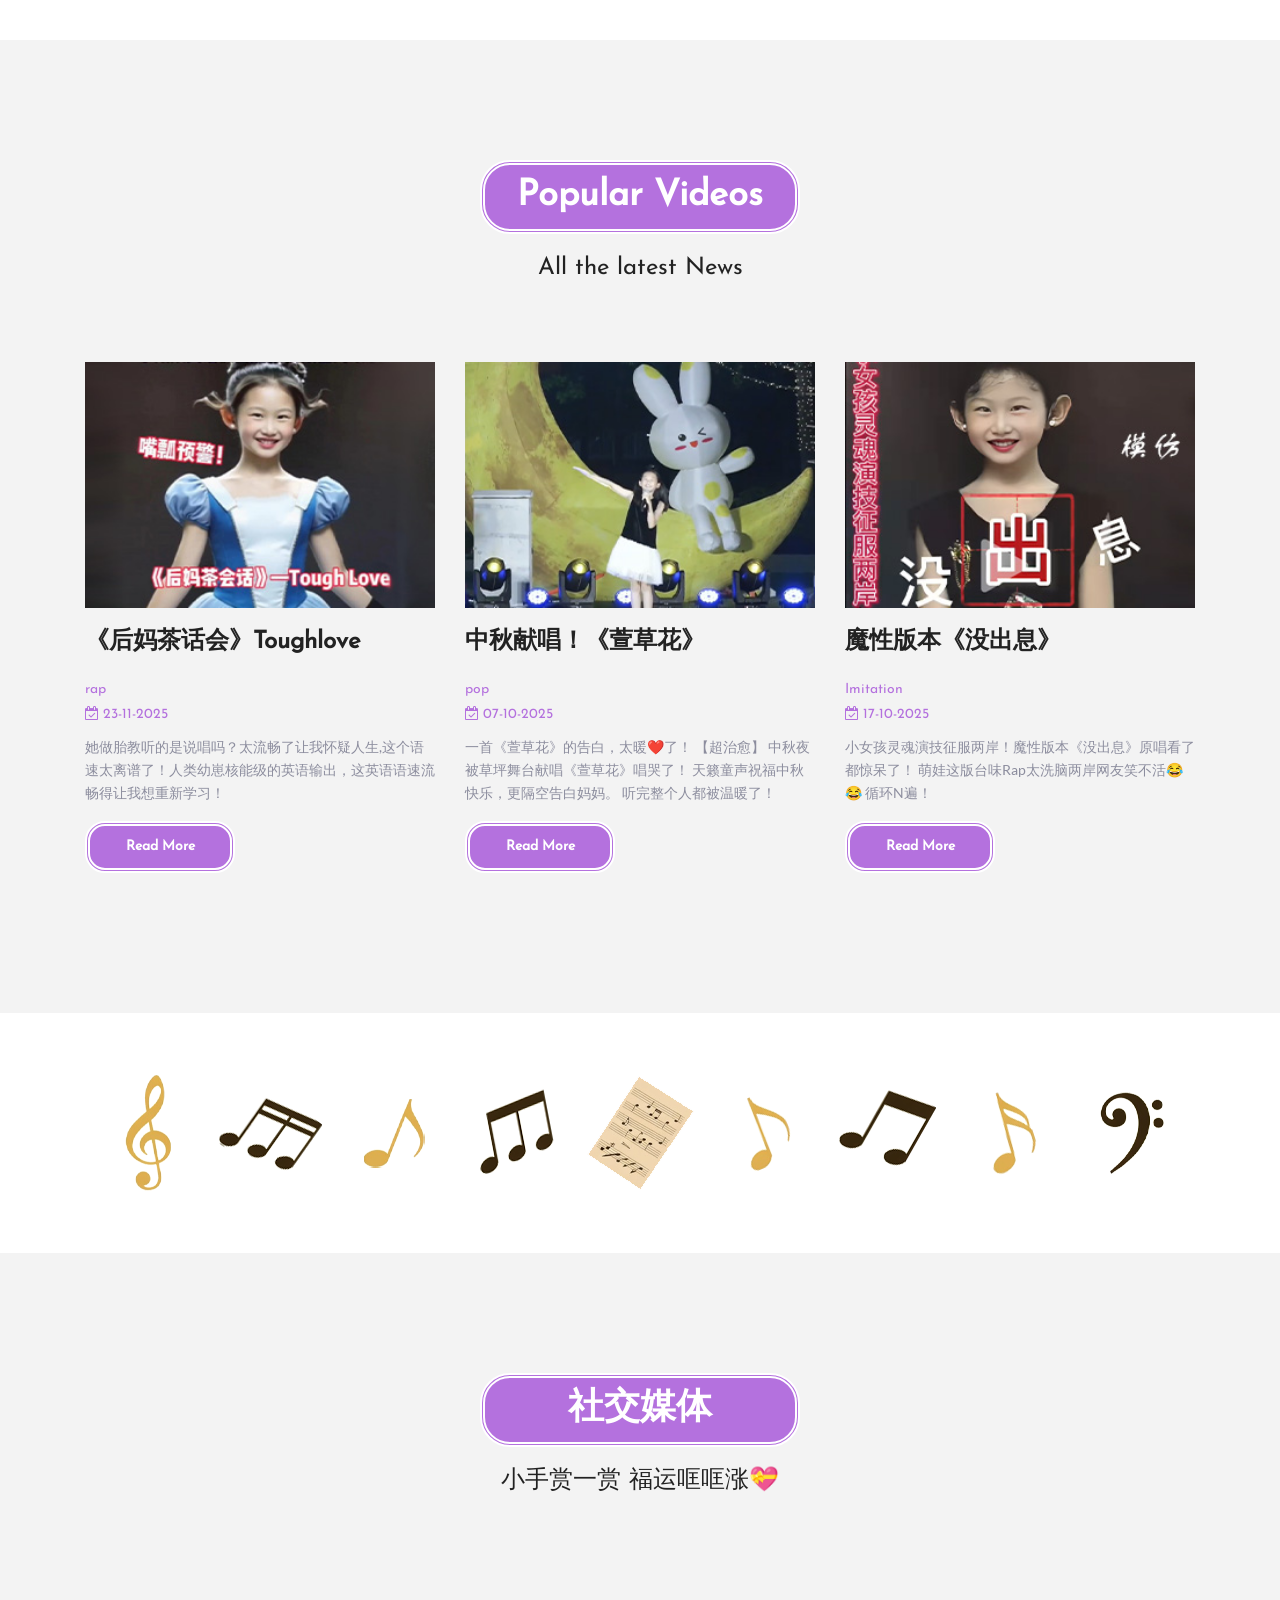
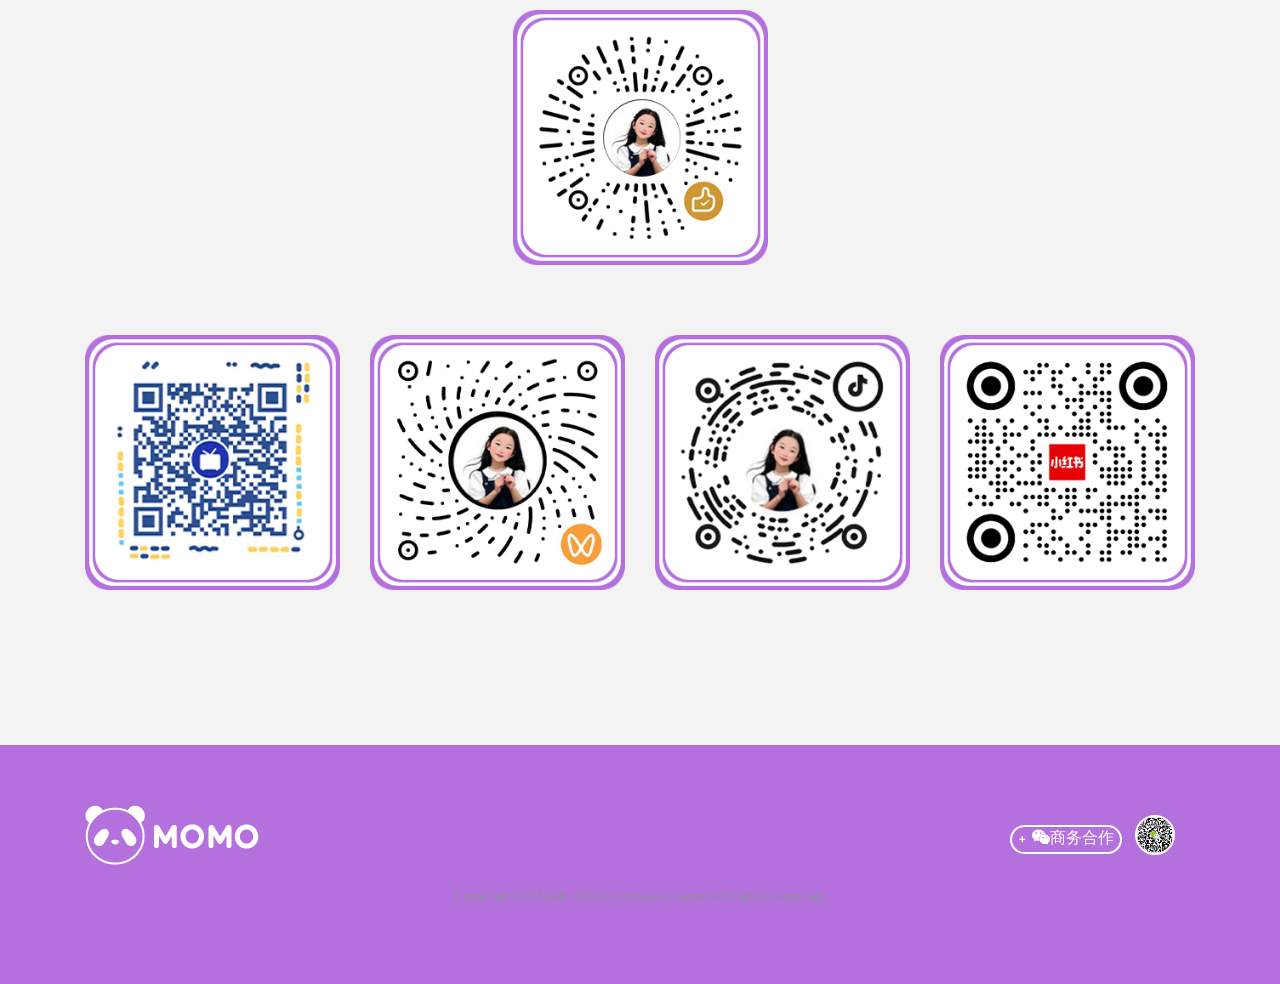
==== commit 23d8b72e: "Update index.html" ====
--- a/index.html
+++ b/index.html
@@ -459,7 +459,7 @@
             <div class="row">
                 <div class="col-lg-3 col-md-6 col-sm-6 single-stat">
                     <h4 class="text-white">播放</h4>
-                    <h1 class="counter text-white pt-20">2909,834</h1>
+                    <h1 class="counter text-white pt-20">1309,834</h1>
                 </div>
                 <div class="col-lg-3 col-md-6 col-sm-6 single-stat">
                     <h4 class="text-white">点赞</h4>
@@ -467,11 +467,11 @@
                 </div>
                 <div class="col-lg-3 col-md-6 col-sm-6 single-stat">
                     <h4 class="text-white">打赏</h4>
-                    <h1 class="counter text-white pt-20">534</h1>
+                    <h1 class="counter text-white pt-20">234</h1>
                 </div>
                 <div class="col-lg-3 col-md-6 col-sm-6 single-stat">
                     <h4 class="text-white">合作</h4>
-                    <h1 class="counter text-white pt-20">91</h1>
+                    <h1 class="counter text-white pt-20">61</h1>
                 </div>
             </div>
         </div>
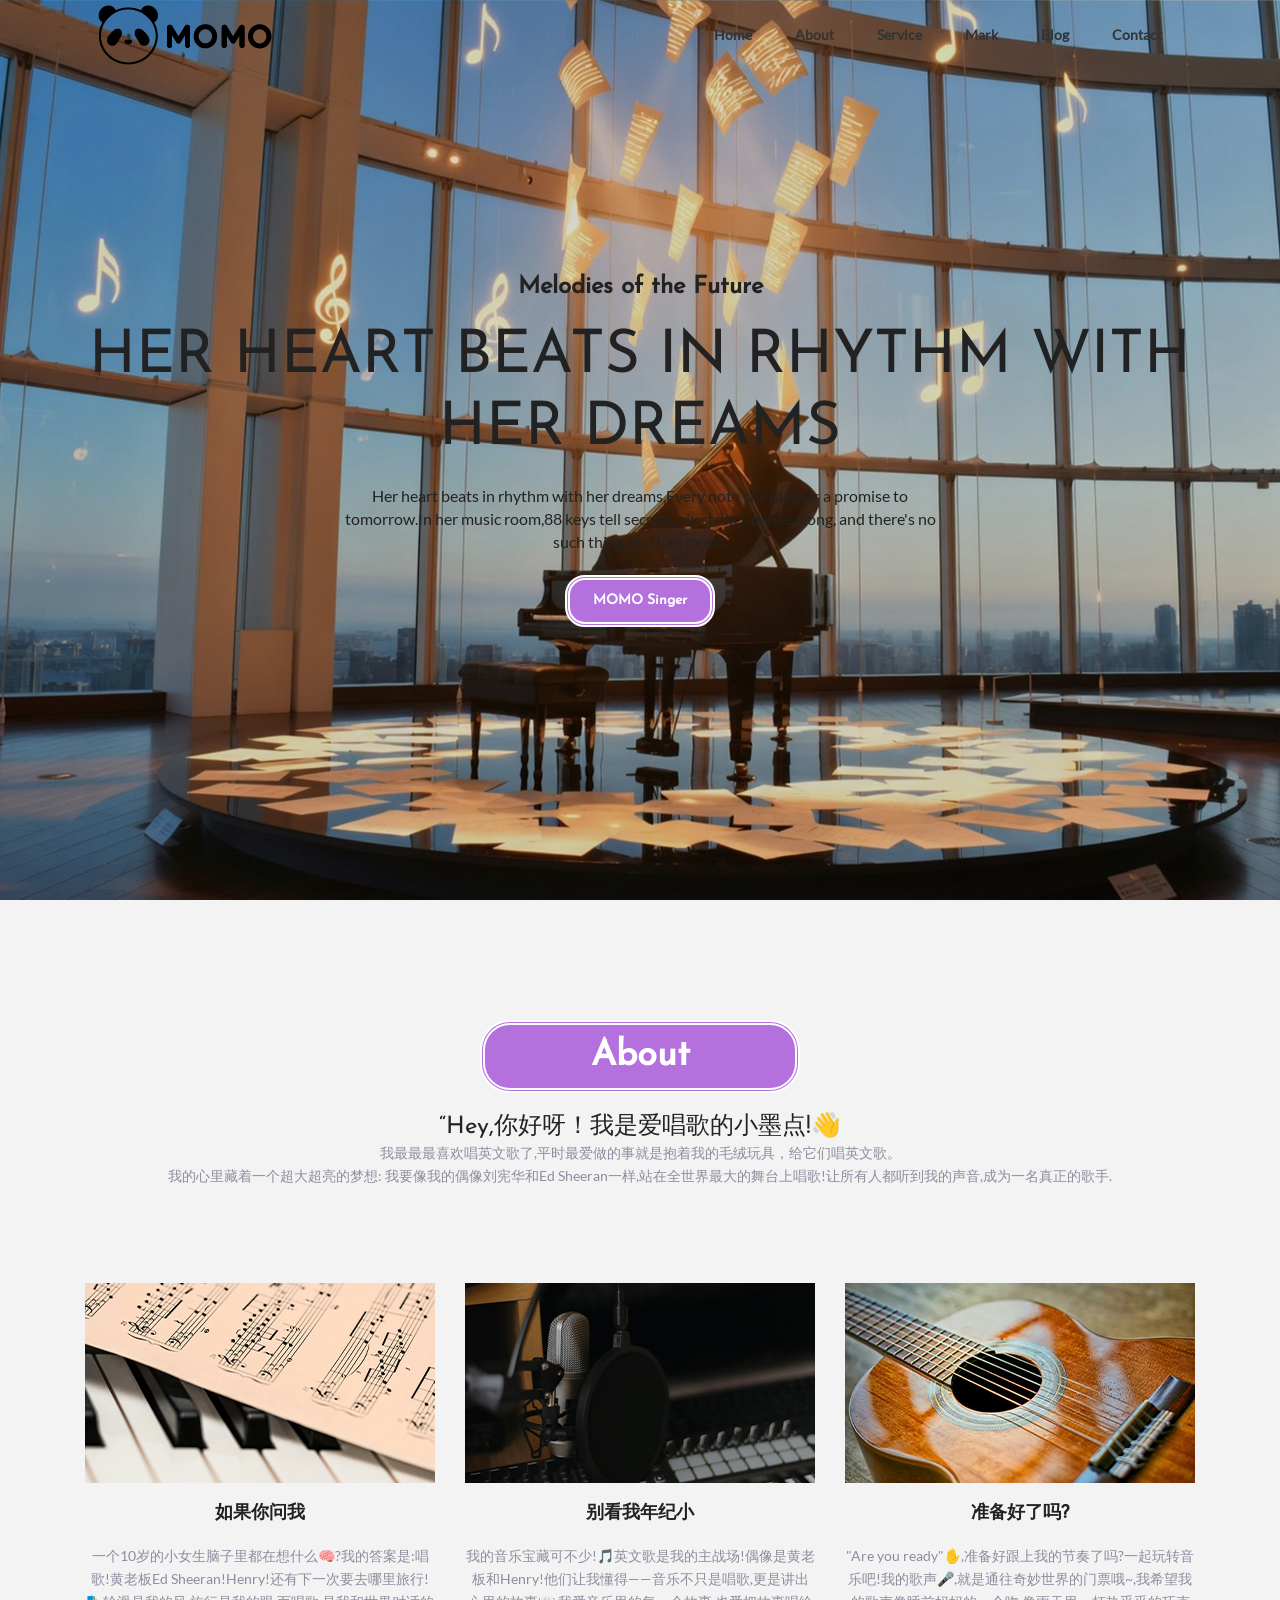
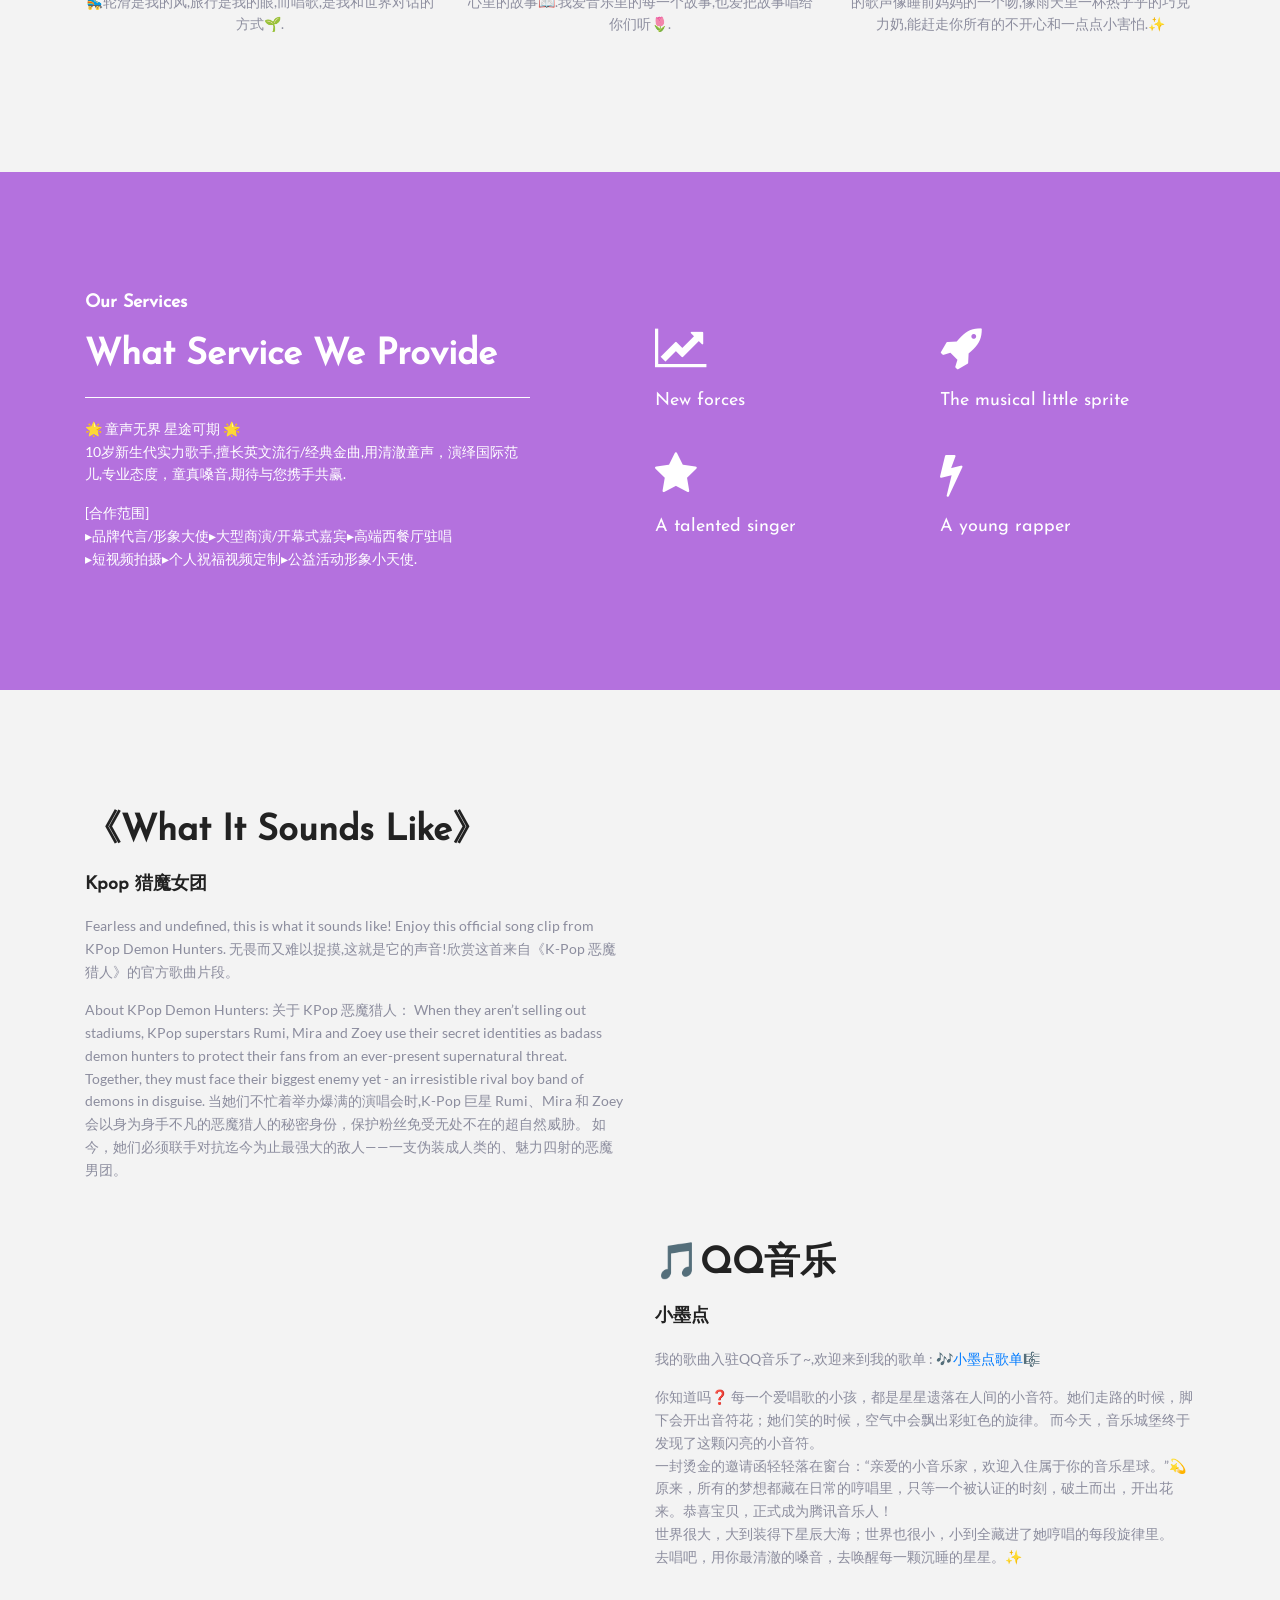
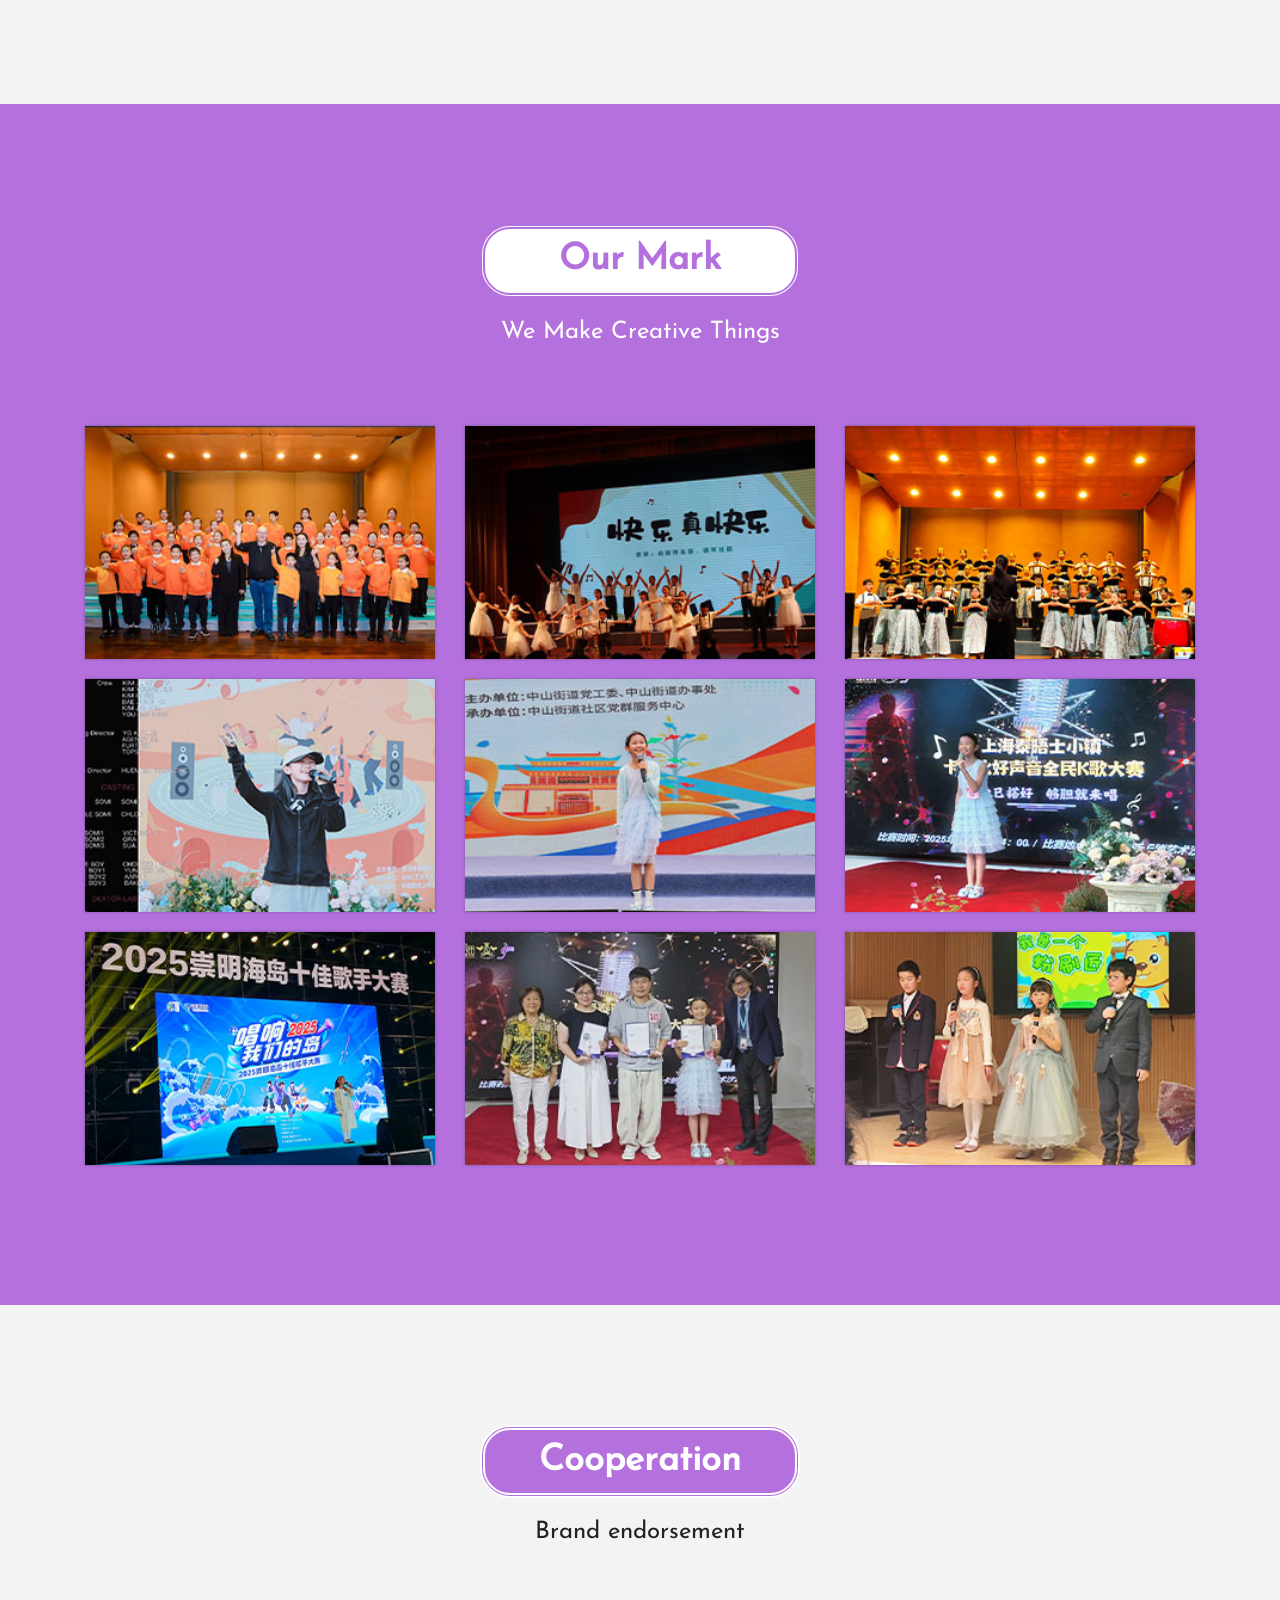
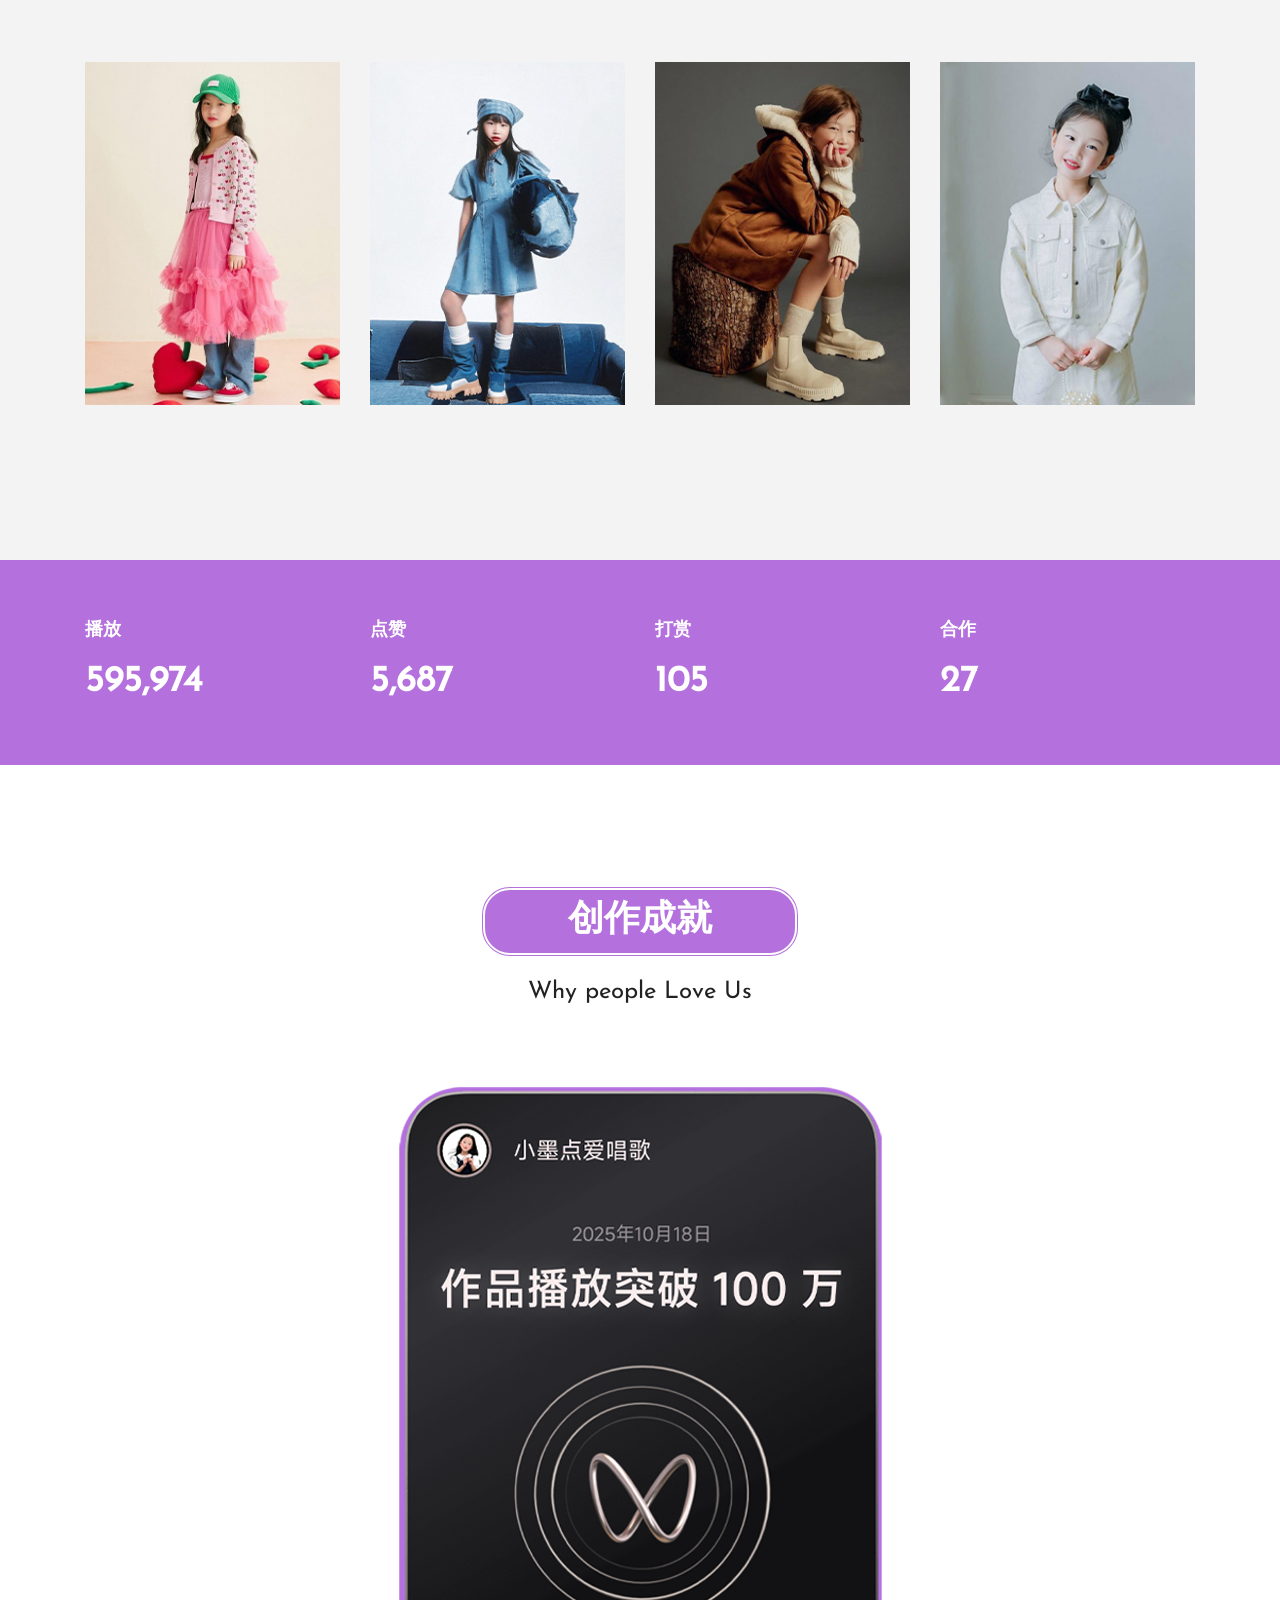
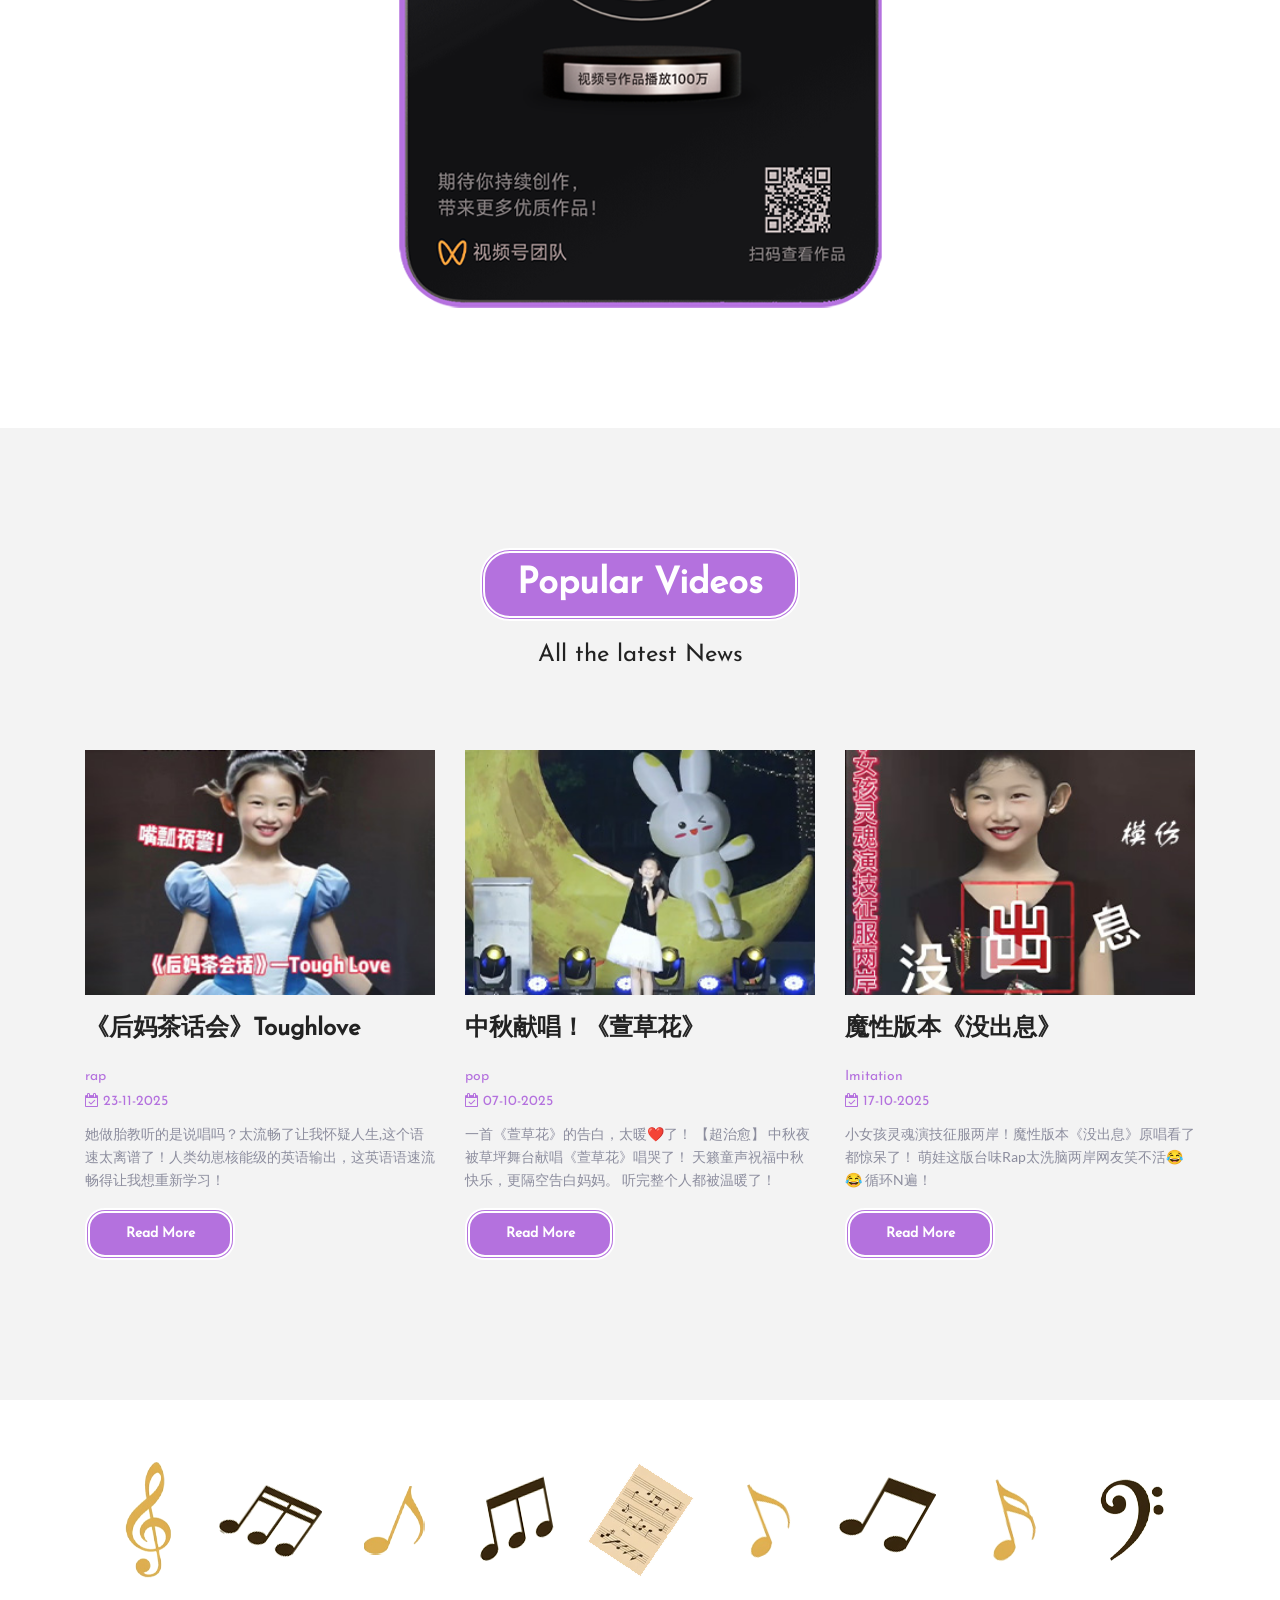
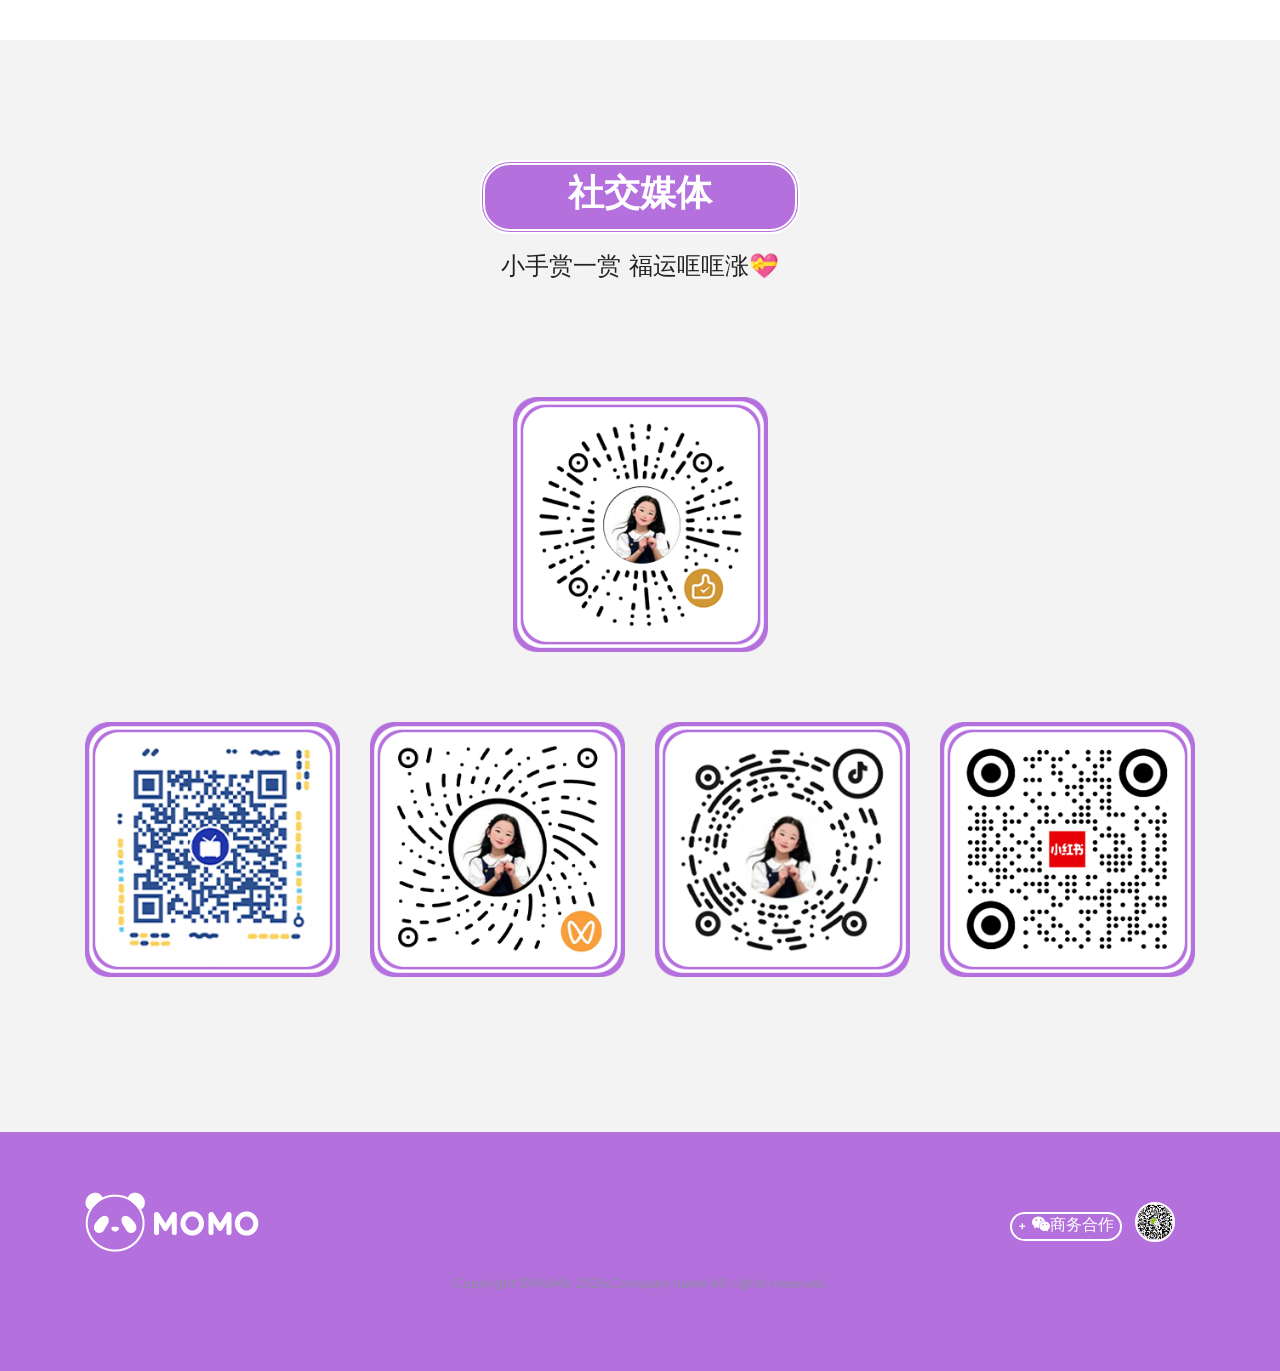
==== commit be658dbb: "Update index.html" ====
--- a/index.html
+++ b/index.html
@@ -224,32 +224,6 @@
     </section>
     <!-- End service section -->
 
-    <!-- Start work section -->
-    <!-- <section class="work-section section-gap offwhite-bg">
-        <div class="container">
-            <div class="row align-items-center">
-                <div class="col-lg-6 work-right">
-                    <img class="img-fluid" src="img/aboutus.jpg" alt="">
-                </div>
-                <div class="col-lg-6 work-left">
-                    <h4>Work Experience</h4>
-                    <h1>What Can We Do</h1>
-                    <p>
-                        Greatly cottage thought fortune no mention he. Of mr certainty arranging am smallness by conveying. Him plate you allow built
-                        grave
-                    </p>
-                    <div class='bar_group'>
-                        <div class='bar_group__bar thin' label='1' show_values='true' tooltip='true' value='86'></div>
-                        <div class='bar_group__bar thin' label='2' show_values='true' tooltip='true' value='65'></div>
-                        <div class='bar_group__bar thin' label='3' show_values='true' tooltip='true' value='94'></div>
-                        <div class='bar_group__bar thin' label='4' show_values='true' tooltip='true' value='90'></div>
-                    </div>
-                </div>
-            </div>
-        </div>
-    </section> -->
-    <!-- End work section -->
-
     <!-- Start description section -->
     <section class="work-section section-gap offwhite-bg">
         <div class="container">
@@ -278,6 +252,34 @@
                     <iframe width="100%" height="315px"
                         src="https://player.bilibili.com/player.html?bvid=BV1SY4tzmESw&poster=1&danmaku=0&autoplay=0"
                         scrolling="no" frameborder="no" frameborder="0" allowfullscreen="true"></iframe>
+                </div>
+            </div>
+            <br></br>
+            <div class="row align-items-center">
+                <div class="col-lg-6 description-left ">
+                    <iframe width="100%" height="68px" src="https://y.qq.com/n2/m/outchain/player/index.html?songid=649846974&autoplay=0"
+                    scrolling="no" frameborder="no" frameborder="0" allowfullscreen="true"></iframe>
+                    <br></br>
+                    <iframe width="100%" height="68px" src="https://y.qq.com/n2/m/outchain/player/index.html?songid=649854465&autoplay=0"
+                    scrolling="no" frameborder="no" frameborder="0" allowfullscreen="true"></iframe>
+                    <br></br>
+                    <iframe width="100%" height="68px" src="https://y.qq.com/n2/m/outchain/player/index.html?songid=650531783&autoplay=0"
+                    scrolling="no" frameborder="no" frameborder="0" allowfullscreen="true"></iframe>
+
+                </div>
+                <div class="col-lg-6 description-right ">
+                    <h1 class="pb-20">🎵QQ音乐</h1>
+                    <h4 class="pb-20">小墨点</h4>
+                    <p>
+                        我的歌曲入驻QQ音乐了~,欢迎来到我的歌单 : <a href="https://y.qq.com/n/ryqq_v2/player" target="_blank" rel="noopener">🎶小墨点歌单🎼</a>
+                    </p>
+                    <p>
+                        你知道吗❓
+                        每一个爱唱歌的小孩，都是星星遗落在人间的小音符。她们走路的时候，脚下会开出音符花；她们笑的时候，空气中会飘出彩虹色的旋律。
+                        而今天，音乐城堡终于发现了这颗闪亮的小音符。<br>一封烫金的邀请函轻轻落在窗台：“亲爱的小音乐家，欢迎入住属于你的音乐星球。”💫
+                        原来，所有的梦想都藏在日常的哼唱里，只等一个被认证的时刻，破土而出，开出花来。恭喜宝贝，正式成为腾讯音乐人！<br>
+                        世界很大，大到装得下星辰大海；世界也很小，小到全藏进了她哼唱的每段旋律里。<br>去唱吧，用你最清澈的嗓音，去唤醒每一颗沉睡的星星。✨
+                    </p>
                 </div>
             </div>
         </div>
